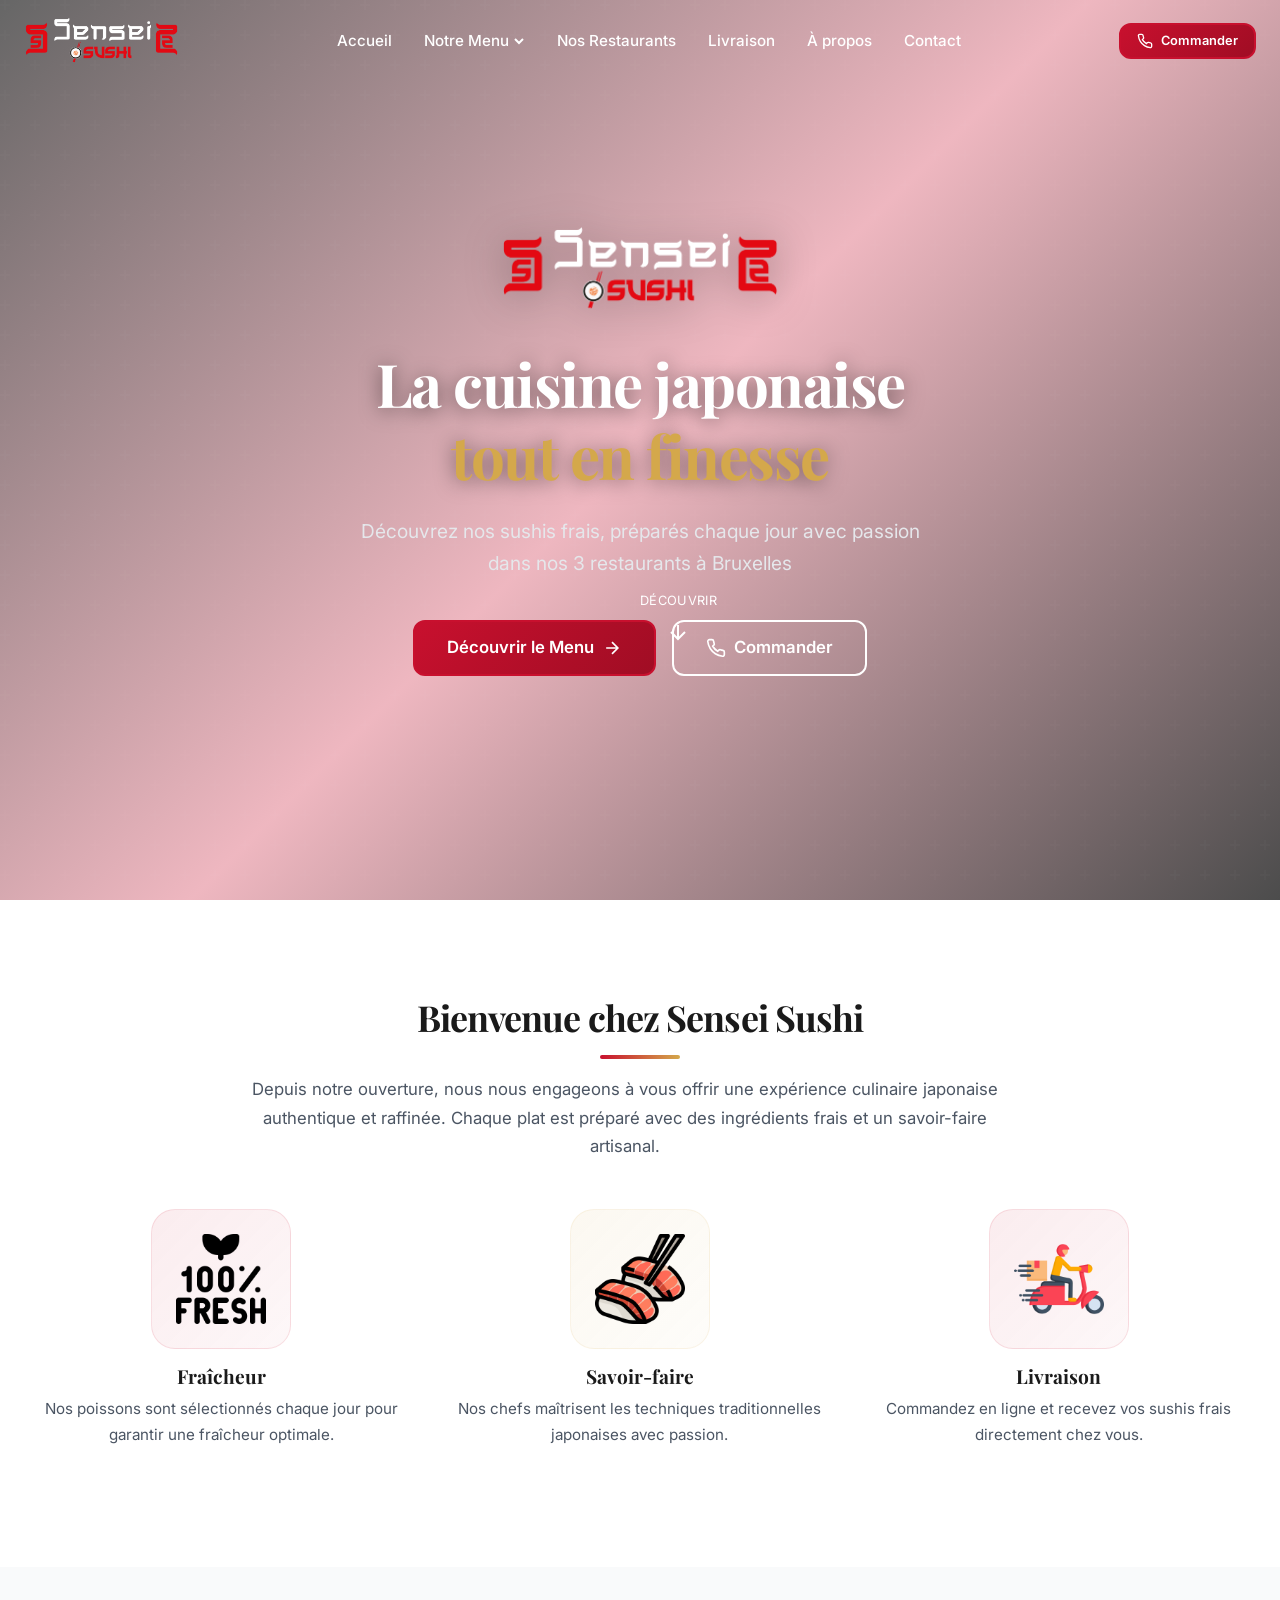
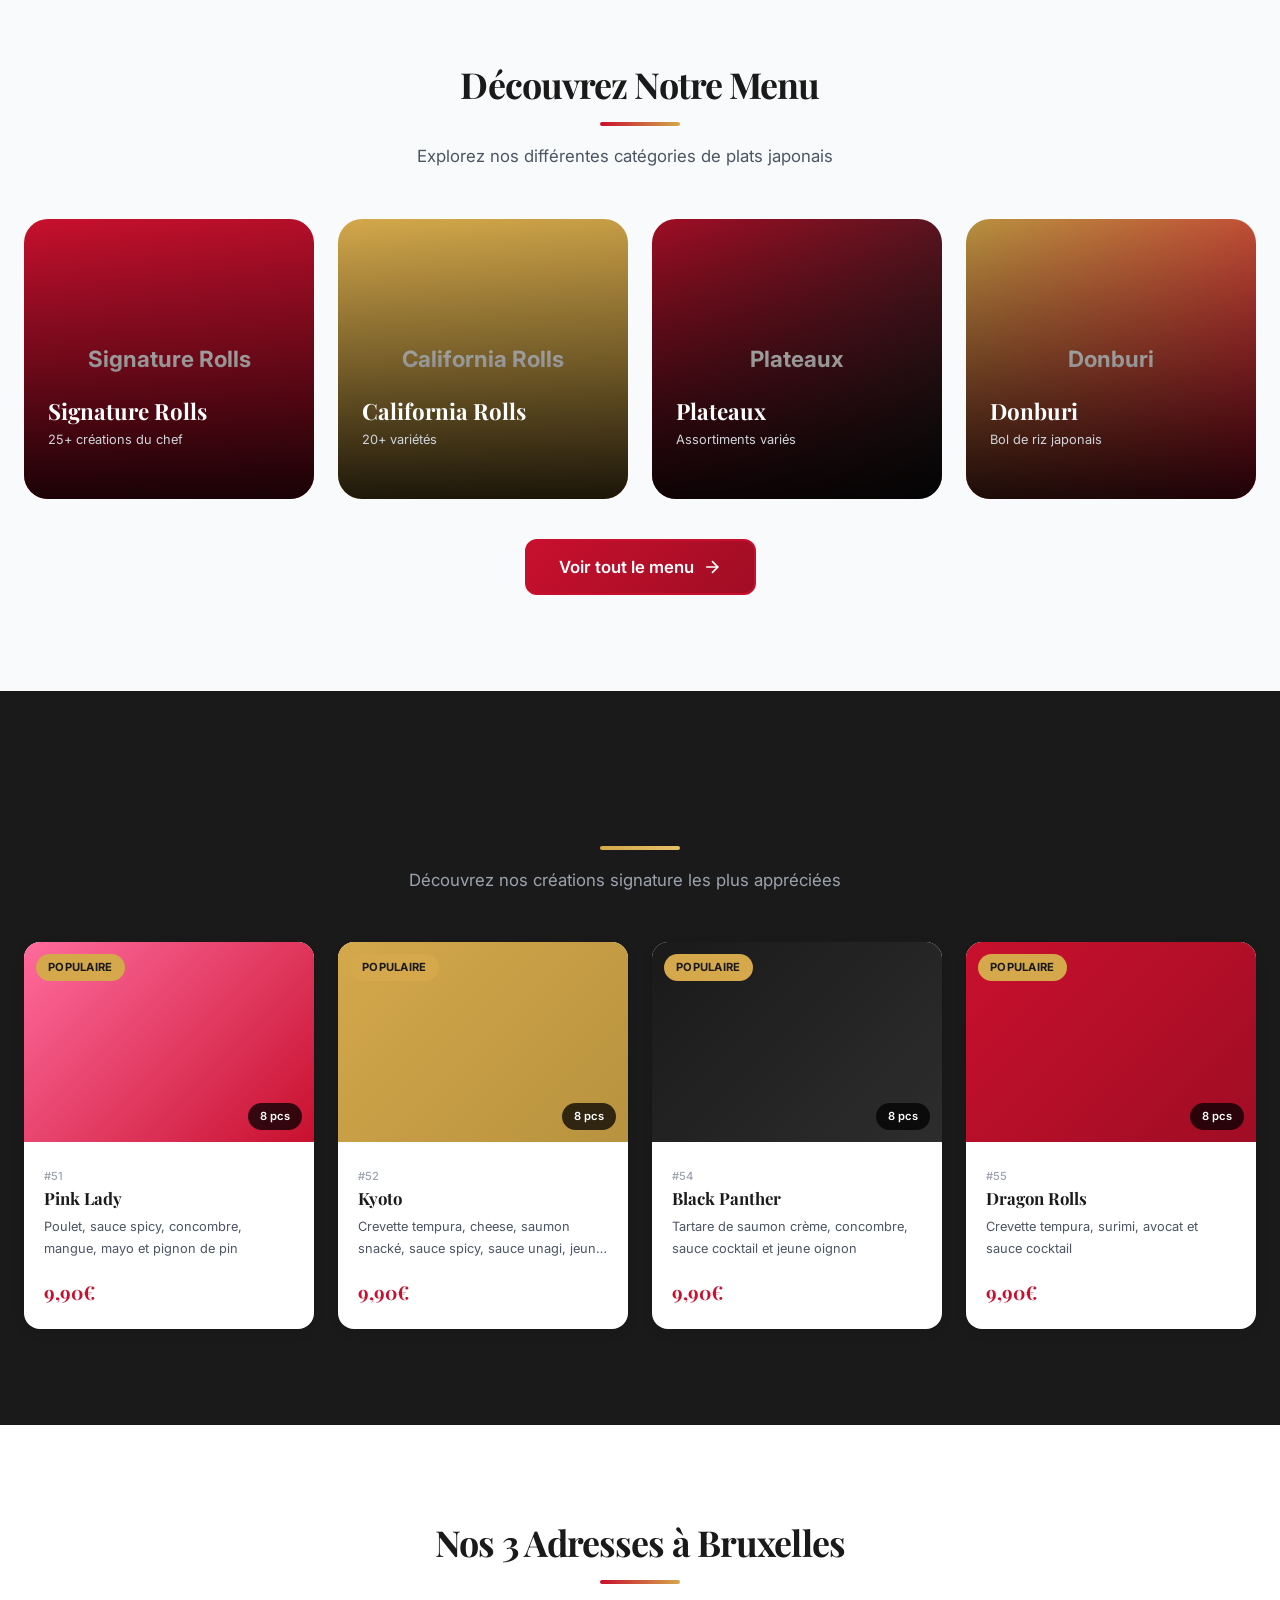
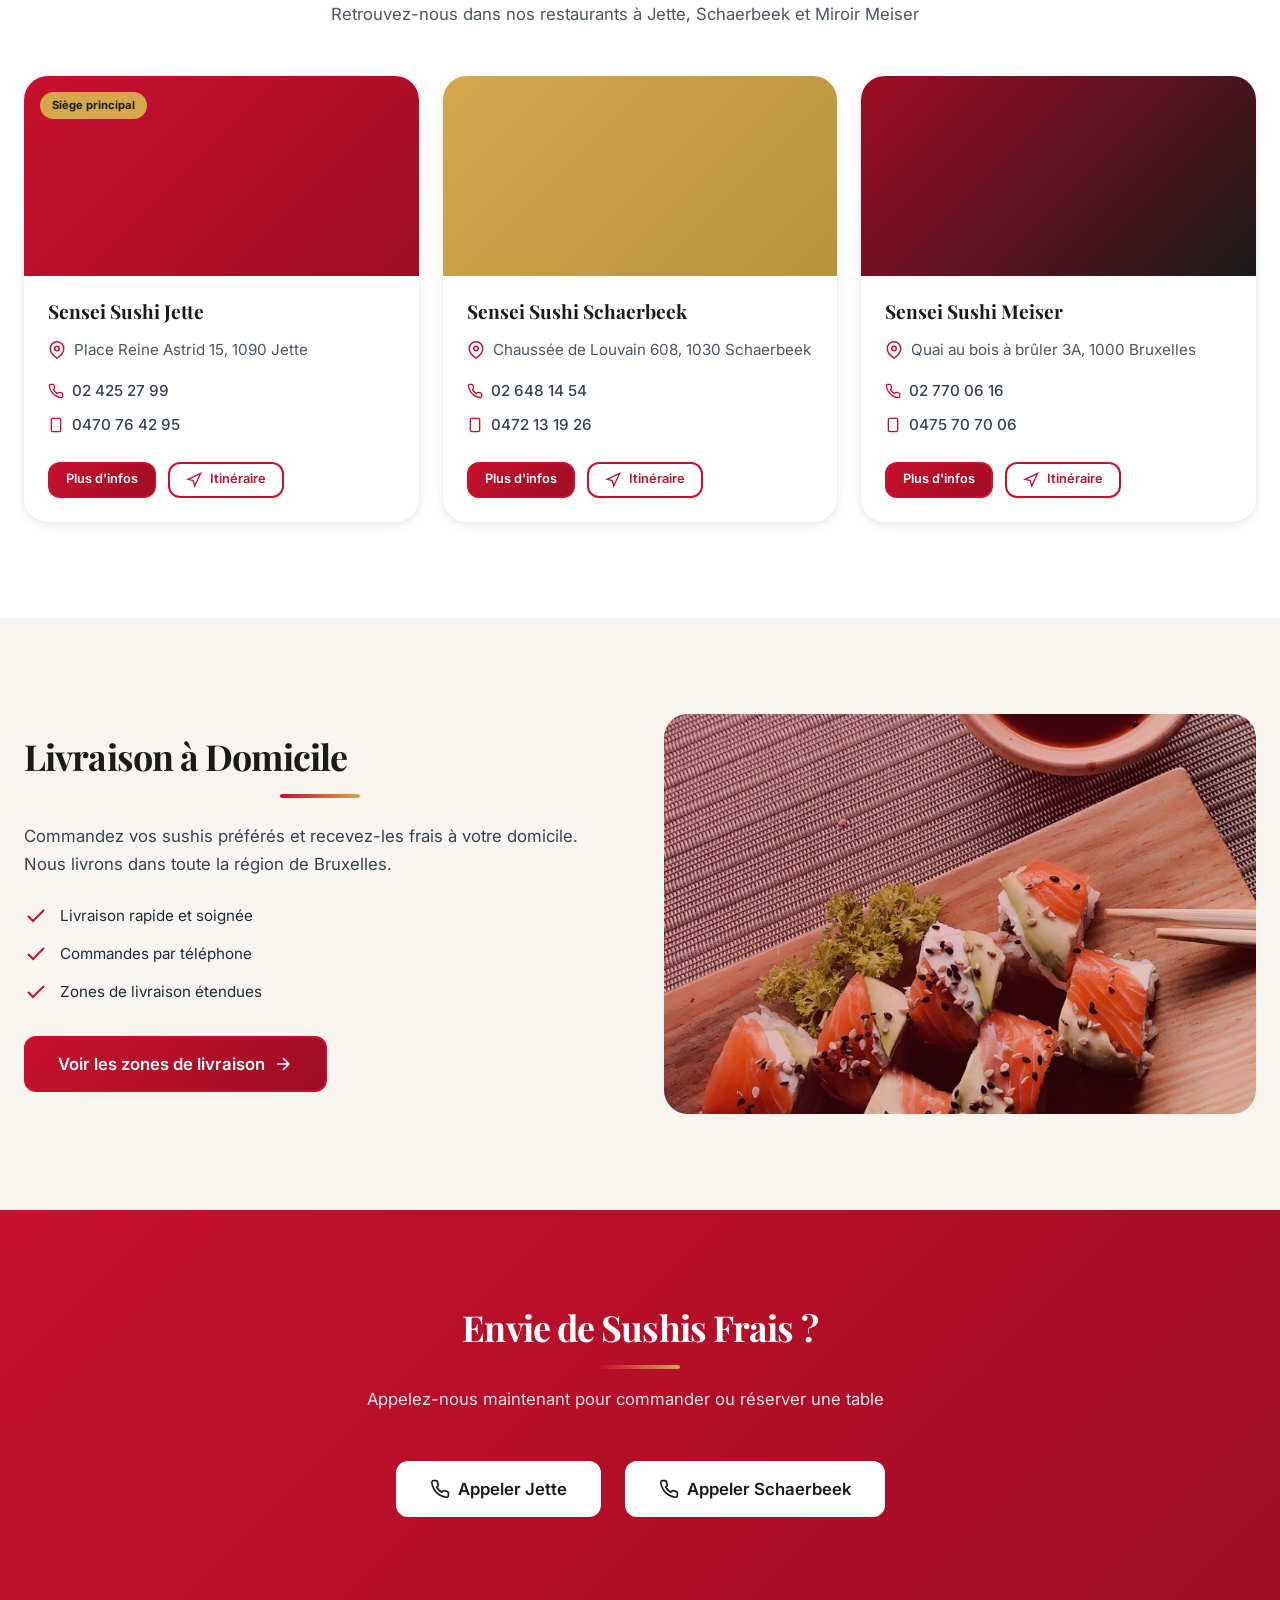
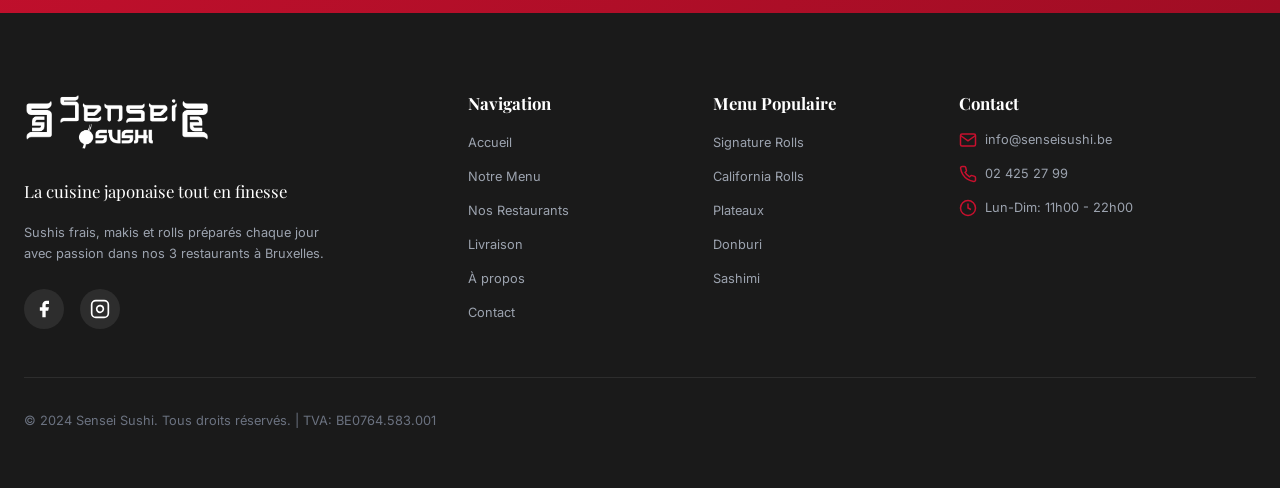
==== fr/index.html @ c8dd44b2 "Remplacement des icÃ´nes Flaticon par les images locales : frais.png, sushi.png, expedition-rapide.p" ====
<!DOCTYPE html>
<html lang="fr">
<head>
  <meta charset="UTF-8">
  <meta name="viewport" content="width=device-width, initial-scale=1.0">
  <meta http-equiv="X-UA-Compatible" content="IE=edge">
  
  <!-- Primary Meta Tags -->
  <title>Sensei Sushi | Restaurant Japonais Bruxelles - Sushi, Maki, Rolls</title>
  <meta name="title" content="Sensei Sushi | Restaurant Japonais Bruxelles - Sushi, Maki, Rolls">
  <meta name="description" content="Sensei Sushi, restaurant japonais à Bruxelles. Dégustez nos sushis frais, makis, california rolls et signature rolls. 3 adresses : Jette, Schaerbeek, Meiser. Livraison disponible.">
  <meta name="keywords" content="sushi bruxelles, restaurant japonais jette, sushi livraison bruxelles, maki bruxelles, california rolls, signature rolls, sensei sushi, sushi schaerbeek, sushi meiser">
  <meta name="author" content="Sensei Sushi">
  <meta name="robots" content="index, follow">
  <meta name="language" content="French">
  
  <!-- Canonical -->
  <link rel="canonical" href="https://senseisushi.be/fr/">
  
  <!-- Open Graph / Facebook -->
  <meta property="og:type" content="restaurant.restaurant">
  <meta property="og:site_name" content="Sensei Sushi">
  <meta property="og:title" content="Sensei Sushi | Restaurant Japonais Bruxelles">
  <meta property="og:description" content="La cuisine japonaise tout en finesse. Sushis frais, makis et rolls préparés avec passion à Bruxelles.">
  <meta property="og:image" content="https://senseisushi.be/assets/images/og-image.jpg">
  <meta property="og:url" content="https://senseisushi.be/fr/">
  <meta property="og:locale" content="fr_BE">
  
  <!-- Twitter -->
  <meta name="twitter:card" content="summary_large_image">
  <meta name="twitter:title" content="Sensei Sushi | Restaurant Japonais Bruxelles">
  <meta name="twitter:description" content="La cuisine japonaise tout en finesse. Sushis frais, makis et rolls préparés avec passion.">
  <meta name="twitter:image" content="https://senseisushi.be/assets/images/og-image.jpg">
  
  <!-- Geo Tags -->
  <meta name="geo.region" content="BE-BRU">
  <meta name="geo.placename" content="Bruxelles">
  
  <!-- Favicon -->
  <link rel="icon" type="image/x-icon" href="/assets/images/logo/favicon.ico">
  <link rel="apple-touch-icon" sizes="180x180" href="/assets/images/logo/apple-touch-icon.png">
  <meta name="theme-color" content="#C8102E">
  
  <!-- Preconnect -->
  <link rel="preconnect" href="https://fonts.googleapis.com">
  <link rel="preconnect" href="https://fonts.gstatic.com" crossorigin>
  
  <!-- Fonts -->
  <link href="https://fonts.googleapis.com/css2?family=Inter:wght@400;500;600;700&family=Playfair+Display:wght@600;700&family=Noto+Sans+JP:wght@400;500;700&display=swap" rel="stylesheet">
  
  <!-- CSS -->
  <link rel="stylesheet" href="/assets/css/variables.css">
  <link rel="stylesheet" href="/assets/css/reset.css">
  <link rel="stylesheet" href="/assets/css/base.css">
  <link rel="stylesheet" href="/assets/css/typography.css">
  <link rel="stylesheet" href="/assets/css/layout.css">
  <link rel="stylesheet" href="/assets/css/buttons.css">
  <link rel="stylesheet" href="/assets/css/cards.css">
  <link rel="stylesheet" href="/assets/css/header.css">
  <link rel="stylesheet" href="/assets/css/footer.css">
  <link rel="stylesheet" href="/assets/css/hero.css">
  <link rel="stylesheet" href="/assets/css/animations.css">
  <link rel="stylesheet" href="/assets/css/responsive.css">
  <link rel="stylesheet" href="/assets/css/utilities.css">
  
  <!-- Schema.org -->
  <script type="application/ld+json">
  {
    "@context": "https://schema.org",
    "@type": "Restaurant",
    "@id": "https://senseisushi.be/#restaurant",
    "name": "Sensei Sushi",
    "image": "https://senseisushi.be/assets/images/restaurant-1x1.jpg",
    "logo": "https://senseisushi.be/assets/images/logo/logo.svg",
    "url": "https://senseisushi.be",
    "telephone": "+32 2 425 27 99",
    "email": "info@senseisushi.be",
    "description": "Restaurant japonais à Bruxelles spécialisé dans les sushis frais, makis, california rolls et signature rolls. 3 adresses : Jette, Schaerbeek et Miroir Meiser.",
    "servesCuisine": ["Japanese", "Sushi", "Asian"],
    "priceRange": "€€",
    "openingHoursSpecification": [
      {
        "@type": "OpeningHoursSpecification",
        "dayOfWeek": ["Monday", "Tuesday", "Wednesday", "Thursday", "Friday", "Saturday", "Sunday"],
        "opens": "11:00",
        "closes": "22:00"
      }
    ],
    "address": [
      {
        "@type": "PostalAddress",
        "streetAddress": "Place Reine Astrid 15",
        "addressLocality": "Jette",
        "postalCode": "1090",
        "addressRegion": "Bruxelles",
        "addressCountry": "BE"
      }
    ]
  }
  </script>
</head>
<body>
  
  <!-- HEADER -->
  <header class="header" id="header">
    <div class="container">
      <nav class="nav">
        <!-- Logo -->
        <a href="/fr/" class="nav__logo">
          <img src="/img/logo-senseisushi.png" alt="Sensei Sushi" width="160" height="50">
        </a>
        
        <!-- Navigation principale -->
        <ul class="nav__menu" id="nav-menu">
          <li class="nav__item">
            <a href="/fr/" class="nav__link">Accueil</a>
          </li>
          <li class="nav__item nav__item--dropdown">
            <a href="/fr/menu.html" class="nav__link">
              Notre Menu
              <svg class="nav__arrow" width="12" height="12" viewBox="0 0 12 12" fill="none" stroke="currentColor" stroke-width="2">
                <path d="M2 4l4 4 4-4"/>
              </svg>
            </a>
            <ul class="nav__dropdown">
              <li><a href="/fr/menu/signature-rolls.html">Signature Rolls</a></li>
              <li><a href="/fr/menu/california-rolls.html">California Rolls</a></li>
              <li><a href="/fr/menu/plateaux.html">Plateaux</a></li>
              <li><a href="/fr/menu.html" class="nav__dropdown-all">Voir tout →</a></li>
            </ul>
          </li>
          <li class="nav__item">
            <a href="/fr/restaurants.html" class="nav__link">Nos Restaurants</a>
          </li>
          <li class="nav__item">
            <a href="/fr/livraison.html" class="nav__link">Livraison</a>
          </li>
          <li class="nav__item">
            <a href="/fr/a-propos.html" class="nav__link">À propos</a>
          </li>
          <li class="nav__item">
            <a href="/fr/contact.html" class="nav__link">Contact</a>
          </li>
        </ul>
        
        <!-- Actions -->
        <div class="nav__actions">
          <!-- Bouton Commander -->
          <a href="tel:024252799" class="btn btn--primary btn--sm nav__cta">
            <svg width="18" height="18" viewBox="0 0 24 24" fill="none" stroke="currentColor" stroke-width="2">
              <path d="M22 16.92v3a2 2 0 0 1-2.18 2 19.79 19.79 0 0 1-8.63-3.07 19.5 19.5 0 0 1-6-6 19.79 19.79 0 0 1-3.07-8.67A2 2 0 0 1 4.11 2h3a2 2 0 0 1 2 1.72c.127.96.361 1.903.7 2.81a2 2 0 0 1-.45 2.11L8.09 9.91a16 16 0 0 0 6 6l1.27-1.27a2 2 0 0 1 2.11-.45c.907.339 1.85.573 2.81.7A2 2 0 0 1 22 16.92z"/>
            </svg>
            <span>Commander</span>
          </a>
          
          <!-- Mobile Toggle -->
          <button class="nav__toggle" id="nav-toggle" aria-label="Menu" aria-expanded="false">
            <span class="nav__toggle-line"></span>
            <span class="nav__toggle-line"></span>
            <span class="nav__toggle-line"></span>
          </button>
        </div>
      </nav>
    </div>
  </header>

  <!-- HERO -->
  <section class="hero" id="hero">
    <div class="hero__background">
      <video class="hero__video" autoplay muted loop playsinline>
        <source src="/img/senseisushi.mp4" type="video/mp4">
        Votre navigateur ne supporte pas la vidéo HTML5.
      </video>
      <div class="hero__overlay"></div>
      <div class="hero__pattern"></div>
    </div>
    
    <div class="container hero__container">
      <div class="hero__content" data-animate="fade-up">
        <!-- Logo grande taille -->
        <img src="/img/logo-senseisushi.png" alt="Sensei Sushi" class="hero__logo" width="280">
        
        <!-- Titre principal -->
        <h1 class="hero__title">
          La cuisine japonaise<br>
          <span class="hero__title-accent">tout en finesse</span>
        </h1>
        
        <!-- Sous-titre -->
        <p class="hero__subtitle">
          Découvrez nos sushis frais, préparés chaque jour avec passion<br>
          dans nos 3 restaurants à Bruxelles
        </p>
        
        <!-- Boutons CTA -->
        <div class="hero__buttons">
          <a href="/fr/menu.html" class="btn btn--primary btn--lg">
            <span>Découvrir le Menu</span>
            <svg width="20" height="20" viewBox="0 0 24 24" fill="none" stroke="currentColor" stroke-width="2">
              <path d="M5 12h14M12 5l7 7-7 7"/>
            </svg>
          </a>
          <a href="tel:024252799" class="btn btn--outline-white btn--lg">
            <svg width="20" height="20" viewBox="0 0 24 24" fill="none" stroke="currentColor" stroke-width="2">
              <path d="M22 16.92v3a2 2 0 0 1-2.18 2 19.79 19.79 0 0 1-8.63-3.07 19.5 19.5 0 0 1-6-6 19.79 19.79 0 0 1-3.07-8.67A2 2 0 0 1 4.11 2h3a2 2 0 0 1 2 1.72c.127.96.361 1.903.7 2.81a2 2 0 0 1-.45 2.11L8.09 9.91a16 16 0 0 0 6 6l1.27-1.27a2 2 0 0 1 2.11-.45c.907.339 1.85.573 2.81.7A2 2 0 0 1 22 16.92z"/>
            </svg>
            <span>Commander</span>
          </a>
        </div>
      </div>
      
      <!-- Scroll indicator -->
      <div class="hero__scroll" data-animate="fade-up" data-delay="500">
        <span class="hero__scroll-text">Découvrir</span>
        <div class="hero__scroll-icon">
          <svg width="24" height="24" viewBox="0 0 24 24" fill="none" stroke="currentColor" stroke-width="2">
            <path d="M12 5v14M5 12l7 7 7-7"/>
          </svg>
        </div>
      </div>
    </div>
  </section>

  <!-- SECTION PRÉSENTATION -->
  <section class="section">
    <div class="container">
      <div class="section-header" data-animate="fade-up">
        <h2 class="section-title">Bienvenue chez Sensei Sushi</h2>
        <p class="section-subtitle">
          Depuis notre ouverture, nous nous engageons à vous offrir une expérience culinaire japonaise authentique et raffinée. 
          Chaque plat est préparé avec des ingrédients frais et un savoir-faire artisanal.
        </p>
      </div>
      
      <div class="grid grid--3" style="margin-top: var(--spacing-12);">
        <div class="flex flex--col" data-animate="fade-up" data-delay="100" style="align-items: center; text-align: center;">
          <div style="width: 140px; height: 140px; margin-bottom: var(--spacing-4); display: flex; align-items: center; justify-content: center; background: linear-gradient(135deg, rgba(200, 16, 46, 0.08), rgba(200, 16, 46, 0.03)); border-radius: var(--rounded-2xl); border: 1px solid rgba(200, 16, 46, 0.1);">
            <img src="/img/frais.png" alt="Fraîcheur" style="width: 90px; height: 90px; object-fit: contain;" loading="lazy">
          </div>
          <h3 style="font-size: var(--text-xl); margin-bottom: var(--spacing-2);">Fraîcheur</h3>
          <p style="color: var(--color-gray-600);">Nos poissons sont sélectionnés chaque jour pour garantir une fraîcheur optimale.</p>
        </div>
        
        <div class="flex flex--col" data-animate="fade-up" data-delay="200" style="align-items: center; text-align: center;">
          <div style="width: 140px; height: 140px; margin-bottom: var(--spacing-4); display: flex; align-items: center; justify-content: center; background: linear-gradient(135deg, rgba(212, 168, 75, 0.08), rgba(212, 168, 75, 0.03)); border-radius: var(--rounded-2xl); border: 1px solid rgba(212, 168, 75, 0.1);">
            <img src="/img/sushi.png" alt="Savoir-faire" style="width: 90px; height: 90px; object-fit: contain;" loading="lazy">
          </div>
          <h3 style="font-size: var(--text-xl); margin-bottom: var(--spacing-2);">Savoir-faire</h3>
          <p style="color: var(--color-gray-600);">Nos chefs maîtrisent les techniques traditionnelles japonaises avec passion.</p>
        </div>
        
        <div class="flex flex--col" data-animate="fade-up" data-delay="300" style="align-items: center; text-align: center;">
          <div style="width: 140px; height: 140px; margin-bottom: var(--spacing-4); display: flex; align-items: center; justify-content: center; background: linear-gradient(135deg, rgba(200, 16, 46, 0.08), rgba(200, 16, 46, 0.03)); border-radius: var(--rounded-2xl); border: 1px solid rgba(200, 16, 46, 0.1);">
            <img src="/img/expedition-rapide.png" alt="Livraison" style="width: 90px; height: 90px; object-fit: contain;" loading="lazy">
          </div>
          <h3 style="font-size: var(--text-xl); margin-bottom: var(--spacing-2);">Livraison</h3>
          <p style="color: var(--color-gray-600);">Commandez en ligne et recevez vos sushis frais directement chez vous.</p>
        </div>
      </div>
    </div>
  </section>

  <!-- SECTION CATÉGORIES -->
  <section class="section section--gray">
    <div class="container">
      <div class="section-header" data-animate="fade-up">
        <h2 class="section-title">Découvrez Notre Menu</h2>
        <p class="section-subtitle">Explorez nos différentes catégories de plats japonais</p>
      </div>
      
      <div class="grid grid--4" style="margin-top: var(--spacing-12);">
        <a href="/fr/menu/signature-rolls.html" class="category-card" data-animate="zoom-in">
          <div class="category-card__image-wrapper">
            <div style="width: 100%; height: 100%; background: linear-gradient(135deg, var(--color-primary), var(--color-primary-dark)); display: flex; align-items: center; justify-content: center; color: white; font-size: var(--text-2xl); font-weight: var(--font-bold);">Signature Rolls</div>
          </div>
          <div class="category-card__overlay"></div>
          <div class="category-card__content">
            <h3 class="category-card__title">Signature Rolls</h3>
            <p class="category-card__count">25+ créations du chef</p>
            <span class="category-card__arrow">
              <svg width="24" height="24" viewBox="0 0 24 24" fill="none" stroke="currentColor" stroke-width="2">
                <path d="M5 12h14M12 5l7 7-7 7"/>
              </svg>
            </span>
          </div>
        </a>
        
        <a href="/fr/menu/california-rolls.html" class="category-card" data-animate="zoom-in" data-delay="100">
          <div class="category-card__image-wrapper">
            <div style="width: 100%; height: 100%; background: linear-gradient(135deg, var(--color-gold), var(--color-gold-dark)); display: flex; align-items: center; justify-content: center; color: white; font-size: var(--text-2xl); font-weight: var(--font-bold);">California Rolls</div>
          </div>
          <div class="category-card__overlay"></div>
          <div class="category-card__content">
            <h3 class="category-card__title">California Rolls</h3>
            <p class="category-card__count">20+ variétés</p>
            <span class="category-card__arrow">
              <svg width="24" height="24" viewBox="0 0 24 24" fill="none" stroke="currentColor" stroke-width="2">
                <path d="M5 12h14M12 5l7 7-7 7"/>
              </svg>
            </span>
          </div>
        </a>
        
        <a href="/fr/menu/plateaux.html" class="category-card" data-animate="zoom-in" data-delay="200">
          <div class="category-card__image-wrapper">
            <div style="width: 100%; height: 100%; background: linear-gradient(135deg, var(--color-primary-dark), var(--color-black)); display: flex; align-items: center; justify-content: center; color: white; font-size: var(--text-2xl); font-weight: var(--font-bold);">Plateaux</div>
          </div>
          <div class="category-card__overlay"></div>
          <div class="category-card__content">
            <h3 class="category-card__title">Plateaux</h3>
            <p class="category-card__count">Assortiments variés</p>
            <span class="category-card__arrow">
              <svg width="24" height="24" viewBox="0 0 24 24" fill="none" stroke="currentColor" stroke-width="2">
                <path d="M5 12h14M12 5l7 7-7 7"/>
              </svg>
            </span>
          </div>
        </a>
        
        <a href="/fr/menu/donburi.html" class="category-card" data-animate="zoom-in" data-delay="300">
          <div class="category-card__image-wrapper">
            <div style="width: 100%; height: 100%; background: linear-gradient(135deg, var(--color-gold-dark), var(--color-primary)); display: flex; align-items: center; justify-content: center; color: white; font-size: var(--text-2xl); font-weight: var(--font-bold);">Donburi</div>
          </div>
          <div class="category-card__overlay"></div>
          <div class="category-card__content">
            <h3 class="category-card__title">Donburi</h3>
            <p class="category-card__count">Bol de riz japonais</p>
            <span class="category-card__arrow">
              <svg width="24" height="24" viewBox="0 0 24 24" fill="none" stroke="currentColor" stroke-width="2">
                <path d="M5 12h14M12 5l7 7-7 7"/>
              </svg>
            </span>
          </div>
        </a>
      </div>
      
      <div style="text-align: center; margin-top: var(--spacing-10);">
        <a href="/fr/menu.html" class="btn btn--primary btn--lg">
          Voir tout le menu
          <svg width="20" height="20" viewBox="0 0 24 24" fill="none" stroke="currentColor" stroke-width="2">
            <path d="M5 12h14M12 5l7 7-7 7"/>
          </svg>
        </a>
      </div>
    </div>
  </section>

  <!-- SECTION SPÉCIALITÉS -->
  <section class="section section--dark">
    <div class="container">
      <div class="section-header" data-animate="fade-up">
        <h2 class="section-title">Nos Spécialités du Chef</h2>
        <p class="section-subtitle">Découvrez nos créations signature les plus appréciées</p>
      </div>
      
      <div class="grid grid--4" style="margin-top: var(--spacing-12);">
        <article class="menu-card" data-animate="fade-up">
          <div class="menu-card__image-wrapper">
            <div style="width: 100%; height: 100%; background: linear-gradient(135deg, #ff6b9d, #c8102e);"></div>
            <div class="menu-card__badges">
              <span class="badge badge--popular">Populaire</span>
            </div>
            <span class="menu-card__pieces">8 pcs</span>
          </div>
          <div class="menu-card__content">
            <span class="menu-card__number">#51</span>
            <h3 class="menu-card__title">Pink Lady</h3>
            <p class="menu-card__description">Poulet, sauce spicy, concombre, mangue, mayo et pignon de pin</p>
            <div class="menu-card__footer">
              <span class="menu-card__price">9,90€</span>
            </div>
          </div>
        </article>
        
        <article class="menu-card" data-animate="fade-up" data-delay="100">
          <div class="menu-card__image-wrapper">
            <div style="width: 100%; height: 100%; background: linear-gradient(135deg, #d4a84b, #b8923f);"></div>
            <div class="menu-card__badges">
              <span class="badge badge--popular">Populaire</span>
            </div>
            <span class="menu-card__pieces">8 pcs</span>
          </div>
          <div class="menu-card__content">
            <span class="menu-card__number">#52</span>
            <h3 class="menu-card__title">Kyoto</h3>
            <p class="menu-card__description">Crevette tempura, cheese, saumon snacké, sauce spicy, sauce unagi, jeune oignon</p>
            <div class="menu-card__footer">
              <span class="menu-card__price">9,90€</span>
            </div>
          </div>
        </article>
        
        <article class="menu-card" data-animate="fade-up" data-delay="200">
          <div class="menu-card__image-wrapper">
            <div style="width: 100%; height: 100%; background: linear-gradient(135deg, #1a1a1a, #2d2d2d);"></div>
            <div class="menu-card__badges">
              <span class="badge badge--popular">Populaire</span>
            </div>
            <span class="menu-card__pieces">8 pcs</span>
          </div>
          <div class="menu-card__content">
            <span class="menu-card__number">#54</span>
            <h3 class="menu-card__title">Black Panther</h3>
            <p class="menu-card__description">Tartare de saumon crème, concombre, sauce cocktail et jeune oignon</p>
            <div class="menu-card__footer">
              <span class="menu-card__price">9,90€</span>
            </div>
          </div>
        </article>
        
        <article class="menu-card" data-animate="fade-up" data-delay="300">
          <div class="menu-card__image-wrapper">
            <div style="width: 100%; height: 100%; background: linear-gradient(135deg, #c8102e, #a00d24);"></div>
            <div class="menu-card__badges">
              <span class="badge badge--popular">Populaire</span>
            </div>
            <span class="menu-card__pieces">8 pcs</span>
          </div>
          <div class="menu-card__content">
            <span class="menu-card__number">#55</span>
            <h3 class="menu-card__title">Dragon Rolls</h3>
            <p class="menu-card__description">Crevette tempura, surimi, avocat et sauce cocktail</p>
            <div class="menu-card__footer">
              <span class="menu-card__price">9,90€</span>
            </div>
          </div>
        </article>
      </div>
    </div>
  </section>

  <!-- SECTION RESTAURANTS -->
  <section class="section">
    <div class="container">
      <div class="section-header" data-animate="fade-up">
        <h2 class="section-title">Nos 3 Adresses à Bruxelles</h2>
        <p class="section-subtitle">Retrouvez-nous dans nos restaurants à Jette, Schaerbeek et Miroir Meiser</p>
      </div>
      
      <div class="grid grid--3" style="margin-top: var(--spacing-12);">
        <article class="restaurant-card" data-animate="fade-up">
          <div class="restaurant-card__image-wrapper">
            <div style="width: 100%; height: 100%; background: linear-gradient(135deg, var(--color-primary), var(--color-primary-dark));"></div>
            <div class="restaurant-card__badge">Siège principal</div>
          </div>
          <div class="restaurant-card__content">
            <h3 class="restaurant-card__title">Sensei Sushi Jette</h3>
            <address class="restaurant-card__address">
              <svg width="18" height="18" viewBox="0 0 24 24" fill="none" stroke="currentColor" stroke-width="2">
                <path d="M21 10c0 7-9 13-9 13s-9-6-9-13a9 9 0 0 1 18 0z"/>
                <circle cx="12" cy="10" r="3"/>
              </svg>
              <span>Place Reine Astrid 15, 1090 Jette</span>
            </address>
            <div class="restaurant-card__phones">
              <a href="tel:024252799" class="restaurant-card__phone">
                <svg width="16" height="16" viewBox="0 0 24 24" fill="none" stroke="currentColor" stroke-width="2">
                  <path d="M22 16.92v3a2 2 0 0 1-2.18 2 19.79 19.79 0 0 1-8.63-3.07 19.5 19.5 0 0 1-6-6 19.79 19.79 0 0 1-3.07-8.67A2 2 0 0 1 4.11 2h3a2 2 0 0 1 2 1.72c.127.96.361 1.903.7 2.81a2 2 0 0 1-.45 2.11L8.09 9.91a16 16 0 0 0 6 6l1.27-1.27a2 2 0 0 1 2.11-.45c.907.339 1.85.573 2.81.7A2 2 0 0 1 22 16.92z"/>
                </svg>
                02 425 27 99
              </a>
              <a href="tel:0470764295" class="restaurant-card__phone">
                <svg width="16" height="16" viewBox="0 0 24 24" fill="none" stroke="currentColor" stroke-width="2">
                  <rect x="5" y="2" width="14" height="20" rx="2" ry="2"/>
                  <line x1="12" y1="18" x2="12.01" y2="18"/>
                </svg>
                0470 76 42 95
              </a>
            </div>
            <div class="restaurant-card__actions">
              <a href="/fr/restaurants/jette.html" class="btn btn--primary btn--sm">Plus d'infos</a>
              <a href="https://maps.google.com/?q=Place+Reine+Astrid+15,+1090+Jette" target="_blank" rel="noopener noreferrer" class="btn btn--outline btn--sm">
                <svg width="16" height="16" viewBox="0 0 24 24" fill="none" stroke="currentColor" stroke-width="2">
                  <polygon points="3 11 22 2 13 21 11 13 3 11"/>
                </svg>
                Itinéraire
              </a>
            </div>
          </div>
        </article>
        
        <article class="restaurant-card" data-animate="fade-up" data-delay="100">
          <div class="restaurant-card__image-wrapper">
            <div style="width: 100%; height: 100%; background: linear-gradient(135deg, var(--color-gold), var(--color-gold-dark));"></div>
          </div>
          <div class="restaurant-card__content">
            <h3 class="restaurant-card__title">Sensei Sushi Schaerbeek</h3>
            <address class="restaurant-card__address">
              <svg width="18" height="18" viewBox="0 0 24 24" fill="none" stroke="currentColor" stroke-width="2">
                <path d="M21 10c0 7-9 13-9 13s-9-6-9-13a9 9 0 0 1 18 0z"/>
                <circle cx="12" cy="10" r="3"/>
              </svg>
              <span>Chaussée de Louvain 608, 1030 Schaerbeek</span>
            </address>
            <div class="restaurant-card__phones">
              <a href="tel:026481454" class="restaurant-card__phone">
                <svg width="16" height="16" viewBox="0 0 24 24" fill="none" stroke="currentColor" stroke-width="2">
                  <path d="M22 16.92v3a2 2 0 0 1-2.18 2 19.79 19.79 0 0 1-8.63-3.07 19.5 19.5 0 0 1-6-6 19.79 19.79 0 0 1-3.07-8.67A2 2 0 0 1 4.11 2h3a2 2 0 0 1 2 1.72c.127.96.361 1.903.7 2.81a2 2 0 0 1-.45 2.11L8.09 9.91a16 16 0 0 0 6 6l1.27-1.27a2 2 0 0 1 2.11-.45c.907.339 1.85.573 2.81.7A2 2 0 0 1 22 16.92z"/>
                </svg>
                02 648 14 54
              </a>
              <a href="tel:0472131926" class="restaurant-card__phone">
                <svg width="16" height="16" viewBox="0 0 24 24" fill="none" stroke="currentColor" stroke-width="2">
                  <rect x="5" y="2" width="14" height="20" rx="2" ry="2"/>
                  <line x1="12" y1="18" x2="12.01" y2="18"/>
                </svg>
                0472 13 19 26
              </a>
            </div>
            <div class="restaurant-card__actions">
              <a href="/fr/restaurants/schaerbeek.html" class="btn btn--primary btn--sm">Plus d'infos</a>
              <a href="https://maps.google.com/?q=Chaussée+de+Louvain+608,+1030+Schaerbeek" target="_blank" rel="noopener noreferrer" class="btn btn--outline btn--sm">
                <svg width="16" height="16" viewBox="0 0 24 24" fill="none" stroke="currentColor" stroke-width="2">
                  <polygon points="3 11 22 2 13 21 11 13 3 11"/>
                </svg>
                Itinéraire
              </a>
            </div>
          </div>
        </article>
        
        <article class="restaurant-card" data-animate="fade-up" data-delay="200">
          <div class="restaurant-card__image-wrapper">
            <div style="width: 100%; height: 100%; background: linear-gradient(135deg, var(--color-primary-dark), var(--color-black));"></div>
          </div>
          <div class="restaurant-card__content">
            <h3 class="restaurant-card__title">Sensei Sushi Meiser</h3>
            <address class="restaurant-card__address">
              <svg width="18" height="18" viewBox="0 0 24 24" fill="none" stroke="currentColor" stroke-width="2">
                <path d="M21 10c0 7-9 13-9 13s-9-6-9-13a9 9 0 0 1 18 0z"/>
                <circle cx="12" cy="10" r="3"/>
              </svg>
              <span>Quai au bois à brûler 3A, 1000 Bruxelles</span>
            </address>
            <div class="restaurant-card__phones">
              <a href="tel:027700616" class="restaurant-card__phone">
                <svg width="16" height="16" viewBox="0 0 24 24" fill="none" stroke="currentColor" stroke-width="2">
                  <path d="M22 16.92v3a2 2 0 0 1-2.18 2 19.79 19.79 0 0 1-8.63-3.07 19.5 19.5 0 0 1-6-6 19.79 19.79 0 0 1-3.07-8.67A2 2 0 0 1 4.11 2h3a2 2 0 0 1 2 1.72c.127.96.361 1.903.7 2.81a2 2 0 0 1-.45 2.11L8.09 9.91a16 16 0 0 0 6 6l1.27-1.27a2 2 0 0 1 2.11-.45c.907.339 1.85.573 2.81.7A2 2 0 0 1 22 16.92z"/>
                </svg>
                02 770 06 16
              </a>
              <a href="tel:0475707006" class="restaurant-card__phone">
                <svg width="16" height="16" viewBox="0 0 24 24" fill="none" stroke="currentColor" stroke-width="2">
                  <rect x="5" y="2" width="14" height="20" rx="2" ry="2"/>
                  <line x1="12" y1="18" x2="12.01" y2="18"/>
                </svg>
                0475 70 70 06
              </a>
            </div>
            <div class="restaurant-card__actions">
              <a href="/fr/restaurants/meiser.html" class="btn btn--primary btn--sm">Plus d'infos</a>
              <a href="https://maps.google.com/?q=Quai+au+bois+à+brûler+3A,+1000+Bruxelles" target="_blank" rel="noopener noreferrer" class="btn btn--outline btn--sm">
                <svg width="16" height="16" viewBox="0 0 24 24" fill="none" stroke="currentColor" stroke-width="2">
                  <polygon points="3 11 22 2 13 21 11 13 3 11"/>
                </svg>
                Itinéraire
              </a>
            </div>
          </div>
        </article>
      </div>
    </div>
  </section>

  <!-- SECTION LIVRAISON -->
  <section class="section section--cream">
    <div class="container">
      <div class="grid grid--2" style="align-items: center; gap: var(--spacing-12);">
        <div data-animate="fade-right">
          <h2 class="section-title" style="text-align: left; margin-bottom: var(--spacing-6);">Livraison à Domicile</h2>
          <p style="font-size: var(--text-lg); color: var(--color-gray-700); margin-bottom: var(--spacing-6);">
            Commandez vos sushis préférés et recevez-les frais à votre domicile. 
            Nous livrons dans toute la région de Bruxelles.
          </p>
          <ul style="list-style: none; margin-bottom: var(--spacing-8);">
            <li style="display: flex; align-items: center; gap: var(--spacing-3); margin-bottom: var(--spacing-3);">
              <svg width="24" height="24" viewBox="0 0 24 24" fill="none" stroke="var(--color-primary)" stroke-width="2">
                <polyline points="20 6 9 17 4 12"/>
              </svg>
              <span>Livraison rapide et soignée</span>
            </li>
            <li style="display: flex; align-items: center; gap: var(--spacing-3); margin-bottom: var(--spacing-3);">
              <svg width="24" height="24" viewBox="0 0 24 24" fill="none" stroke="var(--color-primary)" stroke-width="2">
                <polyline points="20 6 9 17 4 12"/>
              </svg>
              <span>Commandes par téléphone</span>
            </li>
            <li style="display: flex; align-items: center; gap: var(--spacing-3); margin-bottom: var(--spacing-3);">
              <svg width="24" height="24" viewBox="0 0 24 24" fill="none" stroke="var(--color-primary)" stroke-width="2">
                <polyline points="20 6 9 17 4 12"/>
              </svg>
              <span>Zones de livraison étendues</span>
            </li>
          </ul>
          <a href="/fr/livraison.html" class="btn btn--primary btn--lg">
            Voir les zones de livraison
            <svg width="20" height="20" viewBox="0 0 24 24" fill="none" stroke="currentColor" stroke-width="2">
              <path d="M5 12h14M12 5l7 7-7 7"/>
            </svg>
          </a>
        </div>
        <div data-animate="fade-left">
          <div style="width: 100%; height: 400px; border-radius: var(--rounded-2xl); overflow: hidden; position: relative;">
            <img src="/img/delivery-section.jpg" alt="Livraison de sushis" style="width: 100%; height: 100%; object-fit: cover;" loading="lazy">
            <div style="position: absolute; inset: 0; background: linear-gradient(135deg, rgba(200, 16, 46, 0.3), rgba(200, 16, 46, 0.1));"></div>
          </div>
        </div>
      </div>
    </div>
  </section>

  <!-- SECTION CTA -->
  <section class="section section--red">
    <div class="container">
      <div class="section-header" data-animate="fade-up">
        <h2 class="section-title" style="color: var(--color-white);">Envie de Sushis Frais ?</h2>
        <p class="section-subtitle" style="color: var(--color-gray-200);">
          Appelez-nous maintenant pour commander ou réserver une table
        </p>
      </div>
      
      <div class="flex flex--center gap-6" style="flex-wrap: wrap; margin-top: var(--spacing-10);">
        <a href="tel:024252799" class="btn btn--white btn--lg">
          <svg width="20" height="20" viewBox="0 0 24 24" fill="none" stroke="currentColor" stroke-width="2">
            <path d="M22 16.92v3a2 2 0 0 1-2.18 2 19.79 19.79 0 0 1-8.63-3.07 19.5 19.5 0 0 1-6-6 19.79 19.79 0 0 1-3.07-8.67A2 2 0 0 1 4.11 2h3a2 2 0 0 1 2 1.72c.127.96.361 1.903.7 2.81a2 2 0 0 1-.45 2.11L8.09 9.91a16 16 0 0 0 6 6l1.27-1.27a2 2 0 0 1 2.11-.45c.907.339 1.85.573 2.81.7A2 2 0 0 1 22 16.92z"/>
          </svg>
          Appeler Jette
        </a>
        <a href="tel:026481454" class="btn btn--white btn--lg">
          <svg width="20" height="20" viewBox="0 0 24 24" fill="none" stroke="currentColor" stroke-width="2">
            <path d="M22 16.92v3a2 2 0 0 1-2.18 2 19.79 19.79 0 0 1-8.63-3.07 19.5 19.5 0 0 1-6-6 19.79 19.79 0 0 1-3.07-8.67A2 2 0 0 1 4.11 2h3a2 2 0 0 1 2 1.72c.127.96.361 1.903.7 2.81a2 2 0 0 1-.45 2.11L8.09 9.91a16 16 0 0 0 6 6l1.27-1.27a2 2 0 0 1 2.11-.45c.907.339 1.85.573 2.81.7A2 2 0 0 1 22 16.92z"/>
          </svg>
          Appeler Schaerbeek
        </a>
      </div>
    </div>
  </section>

  <!-- FOOTER -->
  <footer class="footer">
    <div class="container">
      <!-- Main Footer -->
      <div class="footer__main">
        <div class="footer__grid">
          <!-- Brand Column -->
          <div class="footer__brand">
            <a href="/fr/" class="footer__logo">
              <img src="/img/logo-senseisushi.png" alt="Sensei Sushi" width="180">
            </a>
            <p class="footer__slogan">La cuisine japonaise tout en finesse</p>
            <p class="footer__description">
              Sushis frais, makis et rolls préparés chaque jour avec passion dans nos 3 restaurants à Bruxelles.
            </p>
            <div class="footer__social">
              <a href="https://facebook.com/senseisushi" target="_blank" rel="noopener" aria-label="Facebook" class="footer__social-link">
                <svg width="20" height="20" fill="currentColor" viewBox="0 0 24 24">
                  <path d="M18 2h-3a5 5 0 0 0-5 5v3H7v4h3v8h4v-8h3l1-4h-4V7a1 1 0 0 1 1-1h3z"/>
                </svg>
              </a>
              <a href="https://instagram.com/senseisushi" target="_blank" rel="noopener" aria-label="Instagram" class="footer__social-link">
                <svg width="20" height="20" fill="none" stroke="currentColor" stroke-width="2" viewBox="0 0 24 24">
                  <rect x="2" y="2" width="20" height="20" rx="5" ry="5"/>
                  <path d="M16 11.37A4 4 0 1 1 12.63 8 4 4 0 0 1 16 11.37z"/>
                  <line x1="17.5" y1="6.5" x2="17.51" y2="6.5"/>
                </svg>
              </a>
            </div>
          </div>
          
          <!-- Quick Links -->
          <div class="footer__column">
            <h4 class="footer__title">Navigation</h4>
            <ul class="footer__links">
              <li><a href="/fr/">Accueil</a></li>
              <li><a href="/fr/menu.html">Notre Menu</a></li>
              <li><a href="/fr/restaurants.html">Nos Restaurants</a></li>
              <li><a href="/fr/livraison.html">Livraison</a></li>
              <li><a href="/fr/a-propos.html">À propos</a></li>
              <li><a href="/fr/contact.html">Contact</a></li>
            </ul>
          </div>
          
          <!-- Popular Categories -->
          <div class="footer__column">
            <h4 class="footer__title">Menu Populaire</h4>
            <ul class="footer__links">
              <li><a href="/fr/menu/signature-rolls.html">Signature Rolls</a></li>
              <li><a href="/fr/menu/california-rolls.html">California Rolls</a></li>
              <li><a href="/fr/menu/plateaux.html">Plateaux</a></li>
              <li><a href="/fr/menu/donburi.html">Donburi</a></li>
              <li><a href="/fr/menu/sashimi.html">Sashimi</a></li>
            </ul>
          </div>
          
          <!-- Contact -->
          <div class="footer__column">
            <h4 class="footer__title">Contact</h4>
            <ul class="footer__contact">
              <li>
                <svg width="18" height="18" viewBox="0 0 24 24" fill="none" stroke="currentColor" stroke-width="2">
                  <path d="M4 4h16c1.1 0 2 .9 2 2v12c0 1.1-.9 2-2 2H4c-1.1 0-2-.9-2-2V6c0-1.1.9-2 2-2z"/>
                  <polyline points="22,6 12,13 2,6"/>
                </svg>
                <a href="mailto:info@senseisushi.be">info@senseisushi.be</a>
              </li>
              <li>
                <svg width="18" height="18" viewBox="0 0 24 24" fill="none" stroke="currentColor" stroke-width="2">
                  <path d="M22 16.92v3a2 2 0 0 1-2.18 2 19.79 19.79 0 0 1-8.63-3.07 19.5 19.5 0 0 1-6-6 19.79 19.79 0 0 1-3.07-8.67A2 2 0 0 1 4.11 2h3a2 2 0 0 1 2 1.72c.127.96.361 1.903.7 2.81a2 2 0 0 1-.45 2.11L8.09 9.91a16 16 0 0 0 6 6l1.27-1.27a2 2 0 0 1 2.11-.45c.907.339 1.85.573 2.81.7A2 2 0 0 1 22 16.92z"/>
                </svg>
                <a href="tel:024252799">02 425 27 99</a>
              </li>
              <li>
                <svg width="18" height="18" viewBox="0 0 24 24" fill="none" stroke="currentColor" stroke-width="2">
                  <circle cx="12" cy="12" r="10"/>
                  <polyline points="12 6 12 12 16 14"/>
                </svg>
                <span>Lun-Dim: 11h00 - 22h00</span>
              </li>
            </ul>
          </div>
        </div>
      </div>
      
      <!-- Bottom Footer -->
      <div class="footer__bottom">
        <div class="footer__bottom-content">
          <p class="footer__copyright">
            © 2024 Sensei Sushi. Tous droits réservés. | TVA: BE0764.583.001
          </p>
        </div>
      </div>
    </div>
  </footer>

  <!-- JavaScript -->
  <script src="/assets/js/main.js"></script>
</body>
</html>
---- assets/css/variables.css ----
/* ========================================
   VARIABLES CSS - SENSEI SUSHI
   Basées sur le menu PDF officiel
   ======================================== */

:root {
  /* ========================================
     PALETTE PRINCIPALE - SENSEI SUSHI
     ======================================== */
  
  /* ROUGE SENSEI - Couleur principale */
  --color-primary: #C8102E;           /* Rouge vif japonais */
  --color-primary-dark: #A00D24;      /* Rouge foncé (hover) */
  --color-primary-light: #E63950;     /* Rouge clair */
  --color-primary-subtle: #FEE8EC;    /* Rouge très léger (backgrounds) */
  
  /* NOIR - Élégance japonaise */
  --color-black: #1A1A1A;             /* Noir profond */
  --color-black-light: #2D2D2D;       /* Noir secondaire */
  --color-black-pure: #000000;        /* Noir pur */
  
  /* OR/DORÉ - Premium & Luxe */
  --color-gold: #D4A84B;              /* Or principal */
  --color-gold-light: #E8C068;        /* Or clair */
  --color-gold-dark: #B8923F;         /* Or foncé */
  
  /* BLANC & CRÈME */
  --color-white: #FFFFFF;
  --color-off-white: #FAFAFA;
  --color-cream: #F8F5F0;             /* Crème japonais */
  --color-beige: #F5F0E8;
  
  /* GRIS - Textes et éléments */
  --color-gray-50: #F9FAFB;
  --color-gray-100: #F3F4F6;
  --color-gray-200: #E5E7EB;
  --color-gray-300: #D1D5DB;
  --color-gray-400: #9CA3AF;
  --color-gray-500: #6B7280;
  --color-gray-600: #4B5563;          /* Texte secondaire */
  --color-gray-700: #374151;
  --color-gray-800: #1F2937;          /* Texte principal */
  --color-gray-900: #111827;
  
  /* ACCENTS - Badges & Tags */
  --color-new: #FF6B35;               /* Badge "NEW" - Orange vif */
  --color-popular: #D4A84B;           /* Badge "Populaire" - Or */
  --color-veggie: #22C55E;            /* Badge "Végétarien" - Vert */
  --color-spicy: #EF4444;             /* Badge "Épicé" - Rouge */
  
  /* FONCTIONNELS */
  --color-success: #10B981;
  --color-warning: #F59E0B;
  --color-error: #EF4444;
  --color-info: #3B82F6;
  
  /* OVERLAY & SHADOWS */
  --overlay-dark: rgba(0, 0, 0, 0.7);
  --overlay-light: rgba(0, 0, 0, 0.4);
  --overlay-red: rgba(200, 16, 46, 0.9);
  
  /* ========================================
     TYPOGRAPHIE - SENSEI SUSHI
     ======================================== */
  
  /* Familles de polices */
  --font-heading: 'Playfair Display', 'Noto Serif JP', Georgia, serif;
  --font-body: 'Inter', 'Noto Sans JP', -apple-system, BlinkMacSystemFont, sans-serif;
  --font-accent: 'Noto Sans JP', sans-serif;  /* Pour texte japonais */
  
  /* Tailles - Échelle fluide */
  --text-xs: clamp(0.7rem, 0.8vw, 0.75rem);       /* 12px */
  --text-sm: clamp(0.8rem, 0.9vw, 0.875rem);      /* 14px */
  --text-base: clamp(0.95rem, 1vw, 1rem);         /* 16px */
  --text-lg: clamp(1.05rem, 1.15vw, 1.125rem);    /* 18px */
  --text-xl: clamp(1.2rem, 1.35vw, 1.25rem);      /* 20px */
  --text-2xl: clamp(1.4rem, 1.7vw, 1.5rem);       /* 24px */
  --text-3xl: clamp(1.7rem, 2.2vw, 1.875rem);     /* 30px */
  --text-4xl: clamp(2rem, 2.8vw, 2.25rem);        /* 36px */
  --text-5xl: clamp(2.5rem, 4vw, 3rem);           /* 48px */
  --text-6xl: clamp(3rem, 5vw, 3.75rem);          /* 60px */
  --text-7xl: clamp(3.5rem, 6vw, 4.5rem);         /* 72px */
  
  /* Poids */
  --font-light: 300;
  --font-normal: 400;
  --font-medium: 500;
  --font-semibold: 600;
  --font-bold: 700;
  --font-extrabold: 800;
  
  /* Line heights */
  --leading-none: 1;
  --leading-tight: 1.2;
  --leading-snug: 1.375;
  --leading-normal: 1.5;
  --leading-relaxed: 1.7;
  --leading-loose: 2;
  
  /* Letter spacing */
  --tracking-tighter: -0.05em;
  --tracking-tight: -0.025em;
  --tracking-normal: 0;
  --tracking-wide: 0.025em;
  --tracking-wider: 0.05em;
  --tracking-widest: 0.1em;
  
  /* ========================================
     ESPACEMENTS
     ======================================== */
  
  --spacing-0: 0;
  --spacing-1: 0.25rem;    /* 4px */
  --spacing-2: 0.5rem;     /* 8px */
  --spacing-3: 0.75rem;    /* 12px */
  --spacing-4: 1rem;       /* 16px */
  --spacing-5: 1.25rem;    /* 20px */
  --spacing-6: 1.5rem;     /* 24px */
  --spacing-8: 2rem;       /* 32px */
  --spacing-10: 2.5rem;    /* 40px */
  --spacing-12: 3rem;      /* 48px */
  --spacing-14: 3.5rem;    /* 56px */
  --spacing-16: 4rem;      /* 64px */
  --spacing-20: 5rem;      /* 80px */
  --spacing-24: 6rem;      /* 96px */
  --spacing-32: 8rem;      /* 128px */
  --spacing-40: 10rem;     /* 160px */
  
  /* Container */
  --container-sm: 640px;
  --container-md: 768px;
  --container-lg: 1024px;
  --container-xl: 1280px;
  --container-2xl: 1536px;
  --container-padding: var(--spacing-6);
  
  /* ========================================
     OMBRES & EFFETS
     ======================================== */
  
  /* Ombres subtiles */
  --shadow-xs: 0 1px 2px rgba(0, 0, 0, 0.04);
  --shadow-sm: 0 1px 3px rgba(0, 0, 0, 0.08), 0 1px 2px rgba(0, 0, 0, 0.04);
  --shadow-md: 0 4px 6px -1px rgba(0, 0, 0, 0.08), 0 2px 4px -1px rgba(0, 0, 0, 0.04);
  --shadow-lg: 0 10px 15px -3px rgba(0, 0, 0, 0.1), 0 4px 6px -2px rgba(0, 0, 0, 0.04);
  --shadow-xl: 0 20px 25px -5px rgba(0, 0, 0, 0.1), 0 10px 10px -5px rgba(0, 0, 0, 0.03);
  --shadow-2xl: 0 25px 50px -12px rgba(0, 0, 0, 0.25);
  
  /* Ombres colorées */
  --shadow-red: 0 4px 20px rgba(200, 16, 46, 0.3);
  --shadow-red-lg: 0 8px 30px rgba(200, 16, 46, 0.4);
  --shadow-gold: 0 4px 20px rgba(212, 168, 75, 0.3);
  
  /* Ombre des cards */
  --shadow-card: 0 2px 8px rgba(0, 0, 0, 0.08), 0 4px 16px rgba(0, 0, 0, 0.04);
  --shadow-card-hover: 0 8px 24px rgba(0, 0, 0, 0.12), 0 16px 32px rgba(0, 0, 0, 0.08);
  
  /* Bordures */
  --rounded-none: 0;
  --rounded-sm: 4px;
  --rounded: 6px;
  --rounded-md: 8px;
  --rounded-lg: 12px;
  --rounded-xl: 16px;
  --rounded-2xl: 24px;
  --rounded-3xl: 32px;
  --rounded-full: 9999px;
  
  /* Transitions */
  --transition-fast: 150ms cubic-bezier(0.4, 0, 0.2, 1);
  --transition-normal: 300ms cubic-bezier(0.4, 0, 0.2, 1);
  --transition-slow: 500ms cubic-bezier(0.4, 0, 0.2, 1);
  --transition-bounce: 500ms cubic-bezier(0.68, -0.55, 0.265, 1.55);
  
  /* Z-index */
  --z-dropdown: 100;
  --z-sticky: 200;
  --z-fixed: 300;
  --z-modal-backdrop: 400;
  --z-modal: 500;
  --z-tooltip: 600;
  --z-toast: 700;
}
---- assets/css/base.css ----
/* ========================================
   BASE STYLES - SENSEI SUSHI
   ======================================== */

/* Typography */
h1, h2, h3, h4, h5, h6 {
  font-family: var(--font-heading);
  font-weight: var(--font-bold);
  line-height: var(--leading-tight);
  color: var(--color-black);
  margin-bottom: var(--spacing-4);
}

h1 {
  font-size: var(--text-5xl);
  letter-spacing: var(--tracking-tight);
}

h2 {
  font-size: var(--text-4xl);
  letter-spacing: var(--tracking-tight);
}

h3 {
  font-size: var(--text-3xl);
}

h4 {
  font-size: var(--text-2xl);
}

h5 {
  font-size: var(--text-xl);
}

h6 {
  font-size: var(--text-lg);
}

p {
  margin-bottom: var(--spacing-6);
  max-width: 70ch;
}

a {
  color: var(--color-primary);
  transition: color var(--transition-fast);
}

a:hover {
  color: var(--color-primary-dark);
}

/* Lists */
ul, ol {
  list-style: none;
}

/* Images */
img {
  max-width: 100%;
  height: auto;
  display: block;
}

/* Address */
address {
  font-style: normal;
}

/* Reduced Motion */
@media (prefers-reduced-motion: reduce) {
  *,
  *::before,
  *::after {
    animation-duration: 0.01ms !important;
    animation-iteration-count: 1 !important;
    transition-duration: 0.01ms !important;
    scroll-behavior: auto !important;
  }
}
---- assets/css/typography.css ----
/* ========================================
   TYPOGRAPHY - SENSEI SUSHI
   ======================================== */

/* Text utilities */
.text-center {
  text-align: center;
}

.text-left {
  text-align: left;
}

.text-right {
  text-align: right;
}

.text-xs { font-size: var(--text-xs); }
.text-sm { font-size: var(--text-sm); }
.text-base { font-size: var(--text-base); }
.text-lg { font-size: var(--text-lg); }
.text-xl { font-size: var(--text-xl); }
.text-2xl { font-size: var(--text-2xl); }
.text-3xl { font-size: var(--text-3xl); }
.text-4xl { font-size: var(--text-4xl); }
.text-5xl { font-size: var(--text-5xl); }

.font-light { font-weight: var(--font-light); }
.font-normal { font-weight: var(--font-normal); }
.font-medium { font-weight: var(--font-medium); }
.font-semibold { font-weight: var(--font-semibold); }
.font-bold { font-weight: var(--font-bold); }

.leading-tight { line-height: var(--leading-tight); }
.leading-normal { line-height: var(--leading-normal); }
.leading-relaxed { line-height: var(--leading-relaxed); }

/* Colors */
.text-primary { color: var(--color-primary); }
.text-black { color: var(--color-black); }
.text-white { color: var(--color-white); }
.text-gray-600 { color: var(--color-gray-600); }
.text-gray-700 { color: var(--color-gray-700); }
---- assets/css/layout.css ----
/* ========================================
   LAYOUT - SENSEI SUSHI
   ======================================== */

/* Container */
.container {
  width: 100%;
  max-width: var(--container-xl);
  margin: 0 auto;
  padding: 0 var(--container-padding);
}

.container--sm {
  max-width: var(--container-md);
}

.container--lg {
  max-width: var(--container-2xl);
}

/* Sections */
.section {
  padding: var(--spacing-20) 0;
}

.section--sm {
  padding: var(--spacing-12) 0;
}

.section--lg {
  padding: var(--spacing-32) 0;
}

.section--dark {
  background-color: var(--color-black);
  color: var(--color-white);
}

.section--cream {
  background-color: var(--color-cream);
}

.section--gray {
  background-color: var(--color-gray-50);
}

.section--red {
  background: linear-gradient(135deg, var(--color-primary) 0%, var(--color-primary-dark) 100%);
  color: var(--color-white);
}

/* Section Header */
.section-header {
  text-align: center;
  max-width: 800px;
  margin: 0 auto var(--spacing-12);
}

.section-header--left {
  text-align: left;
  margin-left: 0;
}

.section-title {
  font-size: var(--text-4xl);
  margin-bottom: var(--spacing-4);
  position: relative;
}

.section-title::after {
  content: '';
  display: block;
  width: 80px;
  height: 4px;
  background: linear-gradient(90deg, var(--color-primary), var(--color-gold));
  margin: var(--spacing-4) auto 0;
  border-radius: var(--rounded-full);
}

.section-header--left .section-title::after {
  margin-left: 0;
}

.section--dark .section-title::after {
  background: linear-gradient(90deg, var(--color-gold), var(--color-gold-light));
}

.section-subtitle {
  font-size: var(--text-lg);
  color: var(--color-gray-600);
  line-height: var(--leading-relaxed);
}

.section--dark .section-subtitle {
  color: var(--color-gray-400);
}

/* Grid System */
.grid {
  display: grid;
  gap: var(--spacing-6);
}

.grid--2 {
  grid-template-columns: repeat(2, 1fr);
}

.grid--3 {
  grid-template-columns: repeat(3, 1fr);
}

.grid--4 {
  grid-template-columns: repeat(4, 1fr);
}

.grid--auto {
  grid-template-columns: repeat(auto-fill, minmax(280px, 1fr));
}

/* Flex */
.flex {
  display: flex;
}

.flex--center {
  align-items: center;
  justify-content: center;
}

.flex--between {
  align-items: center;
  justify-content: space-between;
}

.flex--col {
  flex-direction: column;
}

.gap-2 { gap: var(--spacing-2); }
.gap-4 { gap: var(--spacing-4); }
.gap-6 { gap: var(--spacing-6); }
.gap-8 { gap: var(--spacing-8); }

/* Responsive Grid */
@media (max-width: 1024px) {
  .grid--4 {
    grid-template-columns: repeat(2, 1fr);
  }
  
  .grid--3 {
    grid-template-columns: repeat(2, 1fr);
  }
}

@media (max-width: 640px) {
  .grid--4,
  .grid--3,
  .grid--2 {
    grid-template-columns: 1fr;
  }
}
---- assets/css/buttons.css ----
/* ========================================
   BUTTONS - SENSEI SUSHI
   ======================================== */

.btn {
  display: inline-flex;
  align-items: center;
  justify-content: center;
  gap: var(--spacing-2);
  padding: var(--spacing-3) var(--spacing-6);
  font-family: var(--font-body);
  font-size: var(--text-base);
  font-weight: var(--font-semibold);
  line-height: 1;
  text-decoration: none;
  border: 2px solid transparent;
  border-radius: var(--rounded-lg);
  cursor: pointer;
  transition: all var(--transition-normal);
  white-space: nowrap;
}

.btn:focus-visible {
  outline: 2px solid var(--color-primary);
  outline-offset: 2px;
}

.btn svg {
  width: 18px;
  height: 18px;
  flex-shrink: 0;
  transition: transform var(--transition-fast);
}

/* Primary Button */
.btn--primary {
  background: linear-gradient(135deg, var(--color-primary) 0%, var(--color-primary-dark) 100%);
  color: var(--color-white);
  border-color: var(--color-primary);
}

.btn--primary:hover {
  transform: translateY(-2px);
  box-shadow: var(--shadow-red-lg);
}

.btn--primary:hover svg {
  transform: translateX(4px);
}

.btn--primary:active {
  transform: translateY(0);
}

/* Secondary Button */
.btn--secondary {
  background-color: var(--color-gold);
  color: var(--color-black);
  border-color: var(--color-gold);
}

.btn--secondary:hover {
  background-color: var(--color-gold-light);
  transform: translateY(-2px);
  box-shadow: var(--shadow-gold);
}

/* Outline Button */
.btn--outline {
  background: transparent;
  color: var(--color-primary);
  border-color: var(--color-primary);
}

.btn--outline:hover {
  background-color: var(--color-primary);
  color: var(--color-white);
}

/* Outline White (pour fonds sombres) */
.btn--outline-white {
  background: transparent;
  color: var(--color-white);
  border-color: var(--color-white);
}

.btn--outline-white:hover {
  background-color: var(--color-white);
  color: var(--color-black);
}

/* Ghost Button */
.btn--ghost {
  background: transparent;
  color: var(--color-gray-700);
  border-color: transparent;
}

.btn--ghost:hover {
  background-color: var(--color-gray-100);
  color: var(--color-primary);
}

/* White Button */
.btn--white {
  background-color: var(--color-white);
  color: var(--color-black);
  border-color: var(--color-white);
}

.btn--white:hover {
  background-color: var(--color-cream);
  transform: translateY(-2px);
  box-shadow: var(--shadow-lg);
}

/* Sizes */
.btn--sm {
  padding: var(--spacing-2) var(--spacing-4);
  font-size: var(--text-sm);
}

.btn--sm svg {
  width: 16px;
  height: 16px;
}

.btn--lg {
  padding: var(--spacing-4) var(--spacing-8);
  font-size: var(--text-lg);
}

.btn--lg svg {
  width: 20px;
  height: 20px;
}

/* Full Width */
.btn--full {
  width: 100%;
}

/* Icon Only */
.btn--icon {
  padding: var(--spacing-3);
  border-radius: var(--rounded-full);
}

.btn--icon svg {
  margin: 0;
}

/* Disabled */
.btn:disabled,
.btn--disabled {
  opacity: 0.5;
  cursor: not-allowed;
  pointer-events: none;
}
---- assets/css/cards.css ----
/* ========================================
   CARDS - SENSEI SUSHI
   ======================================== */

/* ===== MENU CARD ===== */
.menu-card {
  position: relative;
  background-color: var(--color-white);
  border-radius: var(--rounded-xl);
  overflow: hidden;
  box-shadow: var(--shadow-card);
  transition: all var(--transition-normal);
}

.menu-card:hover {
  transform: translateY(-8px);
  box-shadow: var(--shadow-card-hover);
}

/* Image */
.menu-card__image-wrapper {
  position: relative;
  height: 200px;
  overflow: hidden;
  background-color: var(--color-gray-100);
}

.menu-card__image {
  width: 100%;
  height: 100%;
  object-fit: cover;
  transition: transform var(--transition-slow);
}

.menu-card:hover .menu-card__image {
  transform: scale(1.1);
}

/* Badges */
.menu-card__badges {
  position: absolute;
  top: var(--spacing-3);
  left: var(--spacing-3);
  display: flex;
  flex-direction: column;
  gap: var(--spacing-2);
}

/* Pieces */
.menu-card__pieces {
  position: absolute;
  bottom: var(--spacing-3);
  right: var(--spacing-3);
  background-color: rgba(0, 0, 0, 0.75);
  color: var(--color-white);
  padding: var(--spacing-1) var(--spacing-3);
  border-radius: var(--rounded-full);
  font-size: var(--text-xs);
  font-weight: var(--font-semibold);
}

/* Content */
.menu-card__content {
  padding: var(--spacing-5);
}

.menu-card__number {
  font-size: var(--text-xs);
  color: var(--color-gray-400);
  font-weight: var(--font-medium);
  margin-bottom: var(--spacing-1);
}

.menu-card__title {
  font-family: var(--font-heading);
  font-size: var(--text-lg);
  font-weight: var(--font-bold);
  color: var(--color-black);
  margin-bottom: var(--spacing-2);
}

.menu-card__description {
  font-size: var(--text-sm);
  color: var(--color-gray-600);
  line-height: var(--leading-relaxed);
  margin-bottom: var(--spacing-4);
  display: -webkit-box;
  -webkit-line-clamp: 2;
  -webkit-box-orient: vertical;
  overflow: hidden;
}

/* Footer */
.menu-card__footer {
  display: flex;
  align-items: center;
  justify-content: space-between;
}

.menu-card__price {
  font-family: var(--font-heading);
  font-size: var(--text-xl);
  font-weight: var(--font-bold);
  color: var(--color-primary);
}

/* ===== CATEGORY CARD ===== */
.category-card {
  position: relative;
  display: block;
  border-radius: var(--rounded-2xl);
  overflow: hidden;
  height: 280px;
  text-decoration: none;
}

.category-card__image-wrapper {
  position: absolute;
  inset: 0;
}

.category-card__image {
  width: 100%;
  height: 100%;
  object-fit: cover;
  transition: transform var(--transition-slow);
}

.category-card:hover .category-card__image {
  transform: scale(1.1);
}

.category-card__overlay {
  position: absolute;
  inset: 0;
  background: linear-gradient(
    to top,
    rgba(0, 0, 0, 0.85) 0%,
    rgba(0, 0, 0, 0.4) 50%,
    transparent 100%
  );
  transition: background var(--transition-normal);
}

.category-card:hover .category-card__overlay {
  background: linear-gradient(
    to top,
    var(--overlay-red) 0%,
    rgba(200, 16, 46, 0.5) 50%,
    rgba(0, 0, 0, 0.2) 100%
  );
}

.category-card__content {
  position: absolute;
  bottom: 0;
  left: 0;
  right: 0;
  padding: var(--spacing-6);
  color: var(--color-white);
}

.category-card__title {
  font-family: var(--font-heading);
  font-size: var(--text-2xl);
  font-weight: var(--font-bold);
  margin-bottom: var(--spacing-1);
  color: var(--color-white);
}

.category-card__count {
  font-size: var(--text-sm);
  color: var(--color-gray-300);
}

.category-card__arrow {
  position: absolute;
  bottom: var(--spacing-6);
  right: var(--spacing-6);
  width: 40px;
  height: 40px;
  display: flex;
  align-items: center;
  justify-content: center;
  background-color: var(--color-white);
  color: var(--color-primary);
  border-radius: var(--rounded-full);
  opacity: 0;
  transform: translateX(-10px);
  transition: all var(--transition-normal);
}

.category-card:hover .category-card__arrow {
  opacity: 1;
  transform: translateX(0);
}

/* ===== RESTAURANT CARD ===== */
.restaurant-card {
  background-color: var(--color-white);
  border-radius: var(--rounded-2xl);
  overflow: hidden;
  box-shadow: var(--shadow-card);
  transition: all var(--transition-normal);
}

.restaurant-card:hover {
  transform: translateY(-8px);
  box-shadow: var(--shadow-card-hover);
}

.restaurant-card__image-wrapper {
  position: relative;
  height: 200px;
  overflow: hidden;
  background-color: var(--color-gray-100);
}

.restaurant-card__image {
  width: 100%;
  height: 100%;
  object-fit: cover;
  transition: transform var(--transition-slow);
}

.restaurant-card:hover .restaurant-card__image {
  transform: scale(1.05);
}

.restaurant-card__badge {
  position: absolute;
  top: var(--spacing-4);
  left: var(--spacing-4);
  background-color: var(--color-gold);
  color: var(--color-black);
  padding: var(--spacing-1) var(--spacing-3);
  border-radius: var(--rounded-full);
  font-size: var(--text-xs);
  font-weight: var(--font-bold);
}

.restaurant-card__content {
  padding: var(--spacing-6);
}

.restaurant-card__title {
  font-family: var(--font-heading);
  font-size: var(--text-xl);
  font-weight: var(--font-bold);
  color: var(--color-black);
  margin-bottom: var(--spacing-4);
}

.restaurant-card__address {
  display: flex;
  align-items: flex-start;
  gap: var(--spacing-2);
  font-style: normal;
  color: var(--color-gray-600);
  margin-bottom: var(--spacing-4);
  line-height: var(--leading-normal);
}

.restaurant-card__address svg {
  flex-shrink: 0;
  color: var(--color-primary);
  margin-top: 2px;
}

.restaurant-card__phones {
  display: flex;
  flex-direction: column;
  gap: var(--spacing-2);
  margin-bottom: var(--spacing-6);
}

.restaurant-card__phone {
  display: flex;
  align-items: center;
  gap: var(--spacing-2);
  color: var(--color-gray-700);
  font-weight: var(--font-medium);
  transition: color var(--transition-fast);
}

.restaurant-card__phone:hover {
  color: var(--color-primary);
}

.restaurant-card__phone svg {
  color: var(--color-primary);
}

.restaurant-card__actions {
  display: flex;
  gap: var(--spacing-3);
}

/* ===== BADGES ===== */
.badge {
  display: inline-flex;
  align-items: center;
  padding: var(--spacing-1) var(--spacing-3);
  font-size: var(--text-xs);
  font-weight: var(--font-bold);
  text-transform: uppercase;
  letter-spacing: var(--tracking-wide);
  border-radius: var(--rounded-full);
}

.badge--new {
  background-color: var(--color-new);
  color: var(--color-white);
}

.badge--popular {
  background-color: var(--color-gold);
  color: var(--color-black);
}

.badge--veggie {
  background-color: var(--color-veggie);
  color: var(--color-white);
}

.badge--spicy {
  background-color: var(--color-spicy);
  color: var(--color-white);
}
---- assets/css/header.css ----
/* ========================================
   HEADER - SENSEI SUSHI
   ======================================== */

.header {
  position: fixed;
  top: 0;
  left: 0;
  right: 0;
  z-index: var(--z-fixed);
  background-color: transparent;
  transition: all var(--transition-normal);
}

.header--scrolled {
  background-color: var(--color-white);
  box-shadow: var(--shadow-md);
}

.header--scrolled .nav__logo img {
  filter: brightness(0);
}

.header--scrolled .nav__link {
  color: var(--color-black);
}

.header--scrolled .nav__link:hover {
  color: var(--color-primary);
}

.header--scrolled .nav__cta {
  background: linear-gradient(135deg, var(--color-primary) 0%, var(--color-primary-dark) 100%);
  color: var(--color-white);
}

.nav {
  display: flex;
  align-items: center;
  justify-content: space-between;
  padding: var(--spacing-4) 0;
  gap: var(--spacing-8);
}

.nav__logo {
  display: flex;
  align-items: center;
  z-index: calc(var(--z-fixed) + 1);
}

.nav__logo img {
  height: 50px;
  width: auto;
  transition: filter var(--transition-normal);
}

.nav__menu {
  display: flex;
  align-items: center;
  gap: var(--spacing-8);
}

.nav__item {
  position: relative;
}

.nav__item--dropdown:hover .nav__dropdown {
  opacity: 1;
  visibility: visible;
  transform: translateY(0);
}

.nav__link {
  display: flex;
  align-items: center;
  gap: var(--spacing-1);
  padding: var(--spacing-2) 0;
  font-size: var(--text-base);
  font-weight: var(--font-medium);
  color: var(--color-white);
  transition: color var(--transition-fast);
}

.header--scrolled .nav__link {
  color: var(--color-black);
}

.nav__link:hover {
  color: var(--color-primary);
}

.nav__arrow {
  width: 12px;
  height: 12px;
  transition: transform var(--transition-fast);
}

.nav__item--dropdown:hover .nav__arrow {
  transform: rotate(180deg);
}

.nav__dropdown {
  position: absolute;
  top: 100%;
  left: 0;
  margin-top: var(--spacing-2);
  min-width: 220px;
  background-color: var(--color-white);
  border-radius: var(--rounded-lg);
  box-shadow: var(--shadow-xl);
  padding: var(--spacing-2);
  opacity: 0;
  visibility: hidden;
  transform: translateY(-10px);
  transition: all var(--transition-normal);
  z-index: var(--z-dropdown);
}

.nav__dropdown li {
  margin-bottom: var(--spacing-1);
}

.nav__dropdown a {
  display: block;
  padding: var(--spacing-3) var(--spacing-4);
  color: var(--color-gray-800);
  border-radius: var(--rounded-md);
  transition: all var(--transition-fast);
}

.nav__dropdown a:hover {
  background-color: var(--color-primary-subtle);
  color: var(--color-primary);
}

.nav__dropdown-all {
  margin-top: var(--spacing-2);
  padding-top: var(--spacing-3);
  border-top: 1px solid var(--color-gray-200);
  font-weight: var(--font-semibold);
  color: var(--color-primary);
}

.nav__actions {
  display: flex;
  align-items: center;
  gap: var(--spacing-4);
}

.nav__toggle {
  display: none;
  flex-direction: column;
  justify-content: center;
  gap: 6px;
  width: 32px;
  height: 32px;
  padding: 4px;
  z-index: calc(var(--z-fixed) + 10);
  background: transparent;
  border: none;
}

.nav__toggle-line {
  display: block;
  width: 100%;
  height: 2px;
  background-color: var(--color-white);
  border-radius: var(--rounded-full);
  transition: all var(--transition-normal);
}

.header--scrolled .nav__toggle-line {
  background-color: var(--color-black);
}

.nav__toggle.active .nav__toggle-line:nth-child(1) {
  transform: translateY(8px) rotate(45deg);
}

.nav__toggle.active .nav__toggle-line:nth-child(2) {
  opacity: 0;
  transform: scaleX(0);
}

.nav__toggle.active .nav__toggle-line:nth-child(3) {
  transform: translateY(-8px) rotate(-45deg);
}

/* Mobile Navigation */
@media (max-width: 1023px) {
  .nav__toggle {
    display: flex;
  }
  
  .nav__menu {
    position: fixed;
    top: 0;
    right: -100%;
    width: min(85%, 400px);
    height: 100vh;
    background-color: var(--color-white);
    flex-direction: column;
    justify-content: flex-start;
    align-items: stretch;
    padding: 100px var(--spacing-8) var(--spacing-8);
    box-shadow: -10px 0 40px rgba(0, 0, 0, 0.15);
    transition: right var(--transition-normal);
    overflow-y: auto;
    z-index: var(--z-fixed);
  }
  
  .nav__menu.active {
    right: 0;
  }
  
  .nav__item {
    border-bottom: 1px solid var(--color-gray-100);
  }
  
  .nav__link {
    display: block;
    padding: var(--spacing-4) 0;
    color: var(--color-black);
    font-size: var(--text-lg);
  }
  
  .nav__dropdown {
    position: static;
    opacity: 1;
    visibility: visible;
    transform: none;
    box-shadow: none;
    background: transparent;
    padding: var(--spacing-2) 0;
    margin-top: 0;
  }
  
  .nav__dropdown a {
    padding-left: var(--spacing-6);
    color: var(--color-gray-600);
  }
  
  .nav__cta {
    display: none;
  }
  
  body.nav-open {
    overflow: hidden;
  }
}

@media (min-width: 1024px) {
  .nav__toggle {
    display: none;
  }
}
---- assets/css/footer.css ----
/* ========================================
   FOOTER - SENSEI SUSHI
   ======================================== */

.footer {
  background-color: var(--color-black);
  color: var(--color-gray-300);
  padding: var(--spacing-20) 0 var(--spacing-8);
}

.footer__main {
  margin-bottom: var(--spacing-12);
}

.footer__grid {
  display: grid;
  grid-template-columns: 2fr 1fr 1fr 1.5fr;
  gap: var(--spacing-12);
}

.footer__brand {
  max-width: 300px;
}

.footer__logo {
  display: inline-block;
  margin-bottom: var(--spacing-4);
}

.footer__logo img {
  height: 60px;
  width: auto;
  filter: brightness(0) invert(1);
}

.footer__slogan {
  font-family: var(--font-heading);
  font-size: var(--text-lg);
  color: var(--color-white);
  margin-bottom: var(--spacing-4);
}

.footer__description {
  font-size: var(--text-sm);
  line-height: var(--leading-relaxed);
  color: var(--color-gray-400);
  margin-bottom: var(--spacing-6);
}

.footer__social {
  display: flex;
  gap: var(--spacing-4);
}

.footer__social-link {
  display: flex;
  align-items: center;
  justify-content: center;
  width: 40px;
  height: 40px;
  background-color: var(--color-black-light);
  color: var(--color-white);
  border-radius: var(--rounded-full);
  transition: all var(--transition-normal);
}

.footer__social-link:hover {
  background-color: var(--color-primary);
  transform: translateY(-2px);
}

.footer__column {
  display: flex;
  flex-direction: column;
}

.footer__title {
  font-family: var(--font-heading);
  font-size: var(--text-lg);
  font-weight: var(--font-bold);
  color: var(--color-white);
  margin-bottom: var(--spacing-4);
}

.footer__links {
  display: flex;
  flex-direction: column;
  gap: var(--spacing-2);
}

.footer__links a {
  color: var(--color-gray-400);
  font-size: var(--text-sm);
  transition: color var(--transition-fast);
}

.footer__links a:hover {
  color: var(--color-white);
}

.footer__contact {
  display: flex;
  flex-direction: column;
  gap: var(--spacing-3);
}

.footer__contact li {
  display: flex;
  align-items: flex-start;
  gap: var(--spacing-2);
  font-size: var(--text-sm);
  color: var(--color-gray-400);
}

.footer__contact svg {
  flex-shrink: 0;
  color: var(--color-primary);
  margin-top: 2px;
}

.footer__contact a {
  color: var(--color-gray-400);
  transition: color var(--transition-fast);
}

.footer__contact a:hover {
  color: var(--color-white);
}

.footer__bottom {
  padding-top: var(--spacing-8);
  border-top: 1px solid var(--color-black-light);
}

.footer__bottom-content {
  display: flex;
  align-items: center;
  justify-content: space-between;
  flex-wrap: wrap;
  gap: var(--spacing-4);
}

.footer__copyright {
  font-size: var(--text-sm);
  color: var(--color-gray-500);
}

.footer__legal {
  display: flex;
  gap: var(--spacing-6);
}

.footer__legal a {
  font-size: var(--text-sm);
  color: var(--color-gray-500);
  transition: color var(--transition-fast);
}

.footer__legal a:hover {
  color: var(--color-white);
}

/* Responsive */
@media (max-width: 1024px) {
  .footer__grid {
    grid-template-columns: 1fr 1fr;
    gap: var(--spacing-8);
  }
  
  .footer__brand {
    max-width: 100%;
    grid-column: 1 / -1;
  }
}

@media (max-width: 640px) {
  .footer__grid {
    grid-template-columns: 1fr;
  }
  
  .footer__bottom-content {
    flex-direction: column;
    text-align: center;
  }
}
---- assets/css/hero.css ----
/* ========================================
   HERO - SENSEI SUSHI
   ======================================== */

.hero {
  position: relative;
  min-height: 100vh;
  display: flex;
  align-items: center;
  justify-content: center;
  overflow: hidden;
}

.hero__background {
  position: absolute;
  inset: 0;
  z-index: 0;
}

.hero__video {
  position: absolute;
  top: 0;
  left: 0;
  width: 100%;
  height: 100%;
  object-fit: cover;
  z-index: 0;
  min-width: 100%;
  min-height: 100%;
}

.hero__image {
  width: 100%;
  height: 100%;
  object-fit: cover;
}

.hero__overlay {
  position: absolute;
  inset: 0;
  background: linear-gradient(
    135deg,
    rgba(0, 0, 0, 0.6) 0%,
    rgba(200, 16, 46, 0.3) 50%,
    rgba(0, 0, 0, 0.7) 100%
  );
}

.hero__pattern {
  position: absolute;
  inset: 0;
  background-image: url("data:image/svg+xml,%3Csvg width='60' height='60' viewBox='0 0 60 60' xmlns='http://www.w3.org/2000/svg'%3E%3Cg fill='none' fill-rule='evenodd'%3E%3Cg fill='%23ffffff' fill-opacity='0.05'%3E%3Cpath d='M36 34v-4h-2v4h-4v2h4v4h2v-4h4v-2h-4zm0-30V0h-2v4h-4v2h4v4h2V6h4V4h-4zM6 34v-4H4v4H0v2h4v4h2v-4h4v-2H6zM6 4V0H4v4H0v2h4v4h2V6h4V4H6z'/%3E%3C/g%3E%3C/g%3E%3C/svg%3E");
  opacity: 0.3;
}

.hero__container {
  position: relative;
  z-index: 1;
  text-align: center;
  color: var(--color-white);
}

.hero__content {
  max-width: 900px;
  margin: 0 auto;
}

.hero__logo {
  width: 280px;
  height: auto;
  margin: 0 auto var(--spacing-8);
  filter: drop-shadow(0 4px 20px rgba(0, 0, 0, 0.3));
}

.hero__title {
  font-size: var(--text-6xl);
  font-weight: var(--font-bold);
  line-height: var(--leading-tight);
  margin-bottom: var(--spacing-6);
  color: var(--color-white);
  text-shadow: 0 2px 20px rgba(0, 0, 0, 0.5);
}

.hero__title-accent {
  color: var(--color-gold);
  display: block;
}

.hero__subtitle {
  font-size: var(--text-xl);
  line-height: var(--leading-relaxed);
  margin-bottom: var(--spacing-10);
  color: var(--color-gray-200);
  max-width: 700px;
  margin-left: auto;
  margin-right: auto;
}

.hero__buttons {
  display: flex;
  align-items: center;
  justify-content: center;
  gap: var(--spacing-4);
  flex-wrap: wrap;
}

.hero__scroll {
  position: absolute;
  bottom: var(--spacing-8);
  left: 50%;
  transform: translateX(-50%);
  display: flex;
  flex-direction: column;
  align-items: center;
  gap: var(--spacing-2);
  color: var(--color-white);
  animation: float 3s ease-in-out infinite;
}

.hero__scroll-text {
  font-size: var(--text-sm);
  text-transform: uppercase;
  letter-spacing: var(--tracking-wide);
}

.hero__scroll-icon {
  width: 24px;
  height: 24px;
}

/* Hero Variants */
.hero--small {
  min-height: 400px;
}

.hero--small .hero__title {
  font-size: var(--text-4xl);
}

.hero--small .hero__subtitle {
  font-size: var(--text-lg);
}

/* Responsive */
@media (max-width: 768px) {
  .hero {
    min-height: 80vh;
  }
  
  .hero__logo {
    width: 200px;
  }
  
  .hero__title {
    font-size: var(--text-4xl);
  }
  
  .hero__subtitle {
    font-size: var(--text-lg);
  }
  
  .hero__buttons {
    flex-direction: column;
    width: 100%;
  }
  
  .hero__buttons .btn {
    width: 100%;
  }
}
---- assets/css/animations.css ----
/* ========================================
   ANIMATIONS - SENSEI SUSHI
   ======================================== */

/* Keyframes */
@keyframes fadeIn {
  from { opacity: 0; }
  to { opacity: 1; }
}

@keyframes fadeInUp {
  from {
    opacity: 0;
    transform: translateY(40px);
  }
  to {
    opacity: 1;
    transform: translateY(0);
  }
}

@keyframes fadeInDown {
  from {
    opacity: 0;
    transform: translateY(-40px);
  }
  to {
    opacity: 1;
    transform: translateY(0);
  }
}

@keyframes fadeInLeft {
  from {
    opacity: 0;
    transform: translateX(-40px);
  }
  to {
    opacity: 1;
    transform: translateX(0);
  }
}

@keyframes fadeInRight {
  from {
    opacity: 0;
    transform: translateX(40px);
  }
  to {
    opacity: 1;
    transform: translateX(0);
  }
}

@keyframes zoomIn {
  from {
    opacity: 0;
    transform: scale(0.9);
  }
  to {
    opacity: 1;
    transform: scale(1);
  }
}

@keyframes float {
  0%, 100% {
    transform: translateY(0);
  }
  50% {
    transform: translateY(-10px);
  }
}

@keyframes pulse {
  0%, 100% {
    transform: scale(1);
  }
  50% {
    transform: scale(1.05);
  }
}

@keyframes shimmer {
  0% {
    background-position: -200% 0;
  }
  100% {
    background-position: 200% 0;
  }
}

/* Animation Classes */
[data-animate] {
  opacity: 0;
}

[data-animate].animated {
  animation-duration: 0.8s;
  animation-fill-mode: forwards;
  animation-timing-function: cubic-bezier(0.4, 0, 0.2, 1);
}

[data-animate="fade-up"].animated {
  animation-name: fadeInUp;
}

[data-animate="fade-down"].animated {
  animation-name: fadeInDown;
}

[data-animate="fade-left"].animated {
  animation-name: fadeInLeft;
}

[data-animate="fade-right"].animated {
  animation-name: fadeInRight;
}

[data-animate="fade"].animated {
  animation-name: fadeIn;
}

[data-animate="zoom-in"].animated {
  animation-name: zoomIn;
}

/* Stagger delays */
[data-delay="100"] { animation-delay: 100ms; }
[data-delay="200"] { animation-delay: 200ms; }
[data-delay="300"] { animation-delay: 300ms; }
[data-delay="400"] { animation-delay: 400ms; }
[data-delay="500"] { animation-delay: 500ms; }
[data-delay="600"] { animation-delay: 600ms; }

/* Hover Effects */
.hover-lift {
  transition: transform var(--transition-normal), box-shadow var(--transition-normal);
}

.hover-lift:hover {
  transform: translateY(-8px);
  box-shadow: var(--shadow-xl);
}

.hover-scale {
  transition: transform var(--transition-normal);
}

.hover-scale:hover {
  transform: scale(1.05);
}

.hover-glow {
  transition: box-shadow var(--transition-normal);
}

.hover-glow:hover {
  box-shadow: var(--shadow-red);
}

/* Image zoom on hover */
.img-zoom {
  overflow: hidden;
}

.img-zoom img {
  transition: transform var(--transition-slow);
}

.img-zoom:hover img {
  transform: scale(1.1);
}

/* Reduced Motion */
@media (prefers-reduced-motion: reduce) {
  *,
  *::before,
  *::after {
    animation-duration: 0.01ms !important;
    animation-iteration-count: 1 !important;
    transition-duration: 0.01ms !important;
    scroll-behavior: auto !important;
  }
  
  [data-animate] {
    opacity: 1 !important;
    transform: none !important;
  }
}
---- assets/css/responsive.css ----
/* ========================================
   RESPONSIVE - SENSEI SUSHI
   ======================================== */

/* Mobile First Approach */

/* Extra Small (< 480px) */
@media (max-width: 479px) {
  html {
    font-size: 14px;
  }
  
  .container {
    padding: 0 var(--spacing-4);
  }
  
  .section {
    padding: var(--spacing-12) 0;
  }
  
  .section-title {
    font-size: var(--text-3xl);
  }
}

/* Small (480px - 767px) */
@media (min-width: 480px) and (max-width: 767px) {
  .grid--4,
  .grid--3 {
    grid-template-columns: repeat(2, 1fr);
  }
}

/* Medium (768px - 1023px) */
@media (min-width: 768px) and (max-width: 1023px) {
  .grid--4 {
    grid-template-columns: repeat(2, 1fr);
  }
}

/* Large (1024px+) */
@media (min-width: 1024px) {
  /* Already handled in other files */
}

/* Extra Large (1280px+) */
@media (min-width: 1280px) {
  .section {
    padding: var(--spacing-24) 0;
  }
}

/* Print */
@media print {
  .header,
  .footer,
  .nav__toggle,
  .btn,
  .hero__scroll {
    display: none !important;
  }
  
  body {
    font-size: 12pt;
    line-height: 1.5;
    color: #000;
  }
  
  a {
    color: #000;
    text-decoration: underline;
  }
  
  .section {
    padding: 1cm 0;
    page-break-inside: avoid;
  }
}
---- assets/css/utilities.css ----
/* ========================================
   UTILITIES - SENSEI SUSHI
   ======================================== */

/* Display */
.hidden {
  display: none !important;
}

.sr-only {
  position: absolute;
  width: 1px;
  height: 1px;
  padding: 0;
  margin: -1px;
  overflow: hidden;
  clip: rect(0, 0, 0, 0);
  white-space: nowrap;
  border-width: 0;
}

/* Spacing */
.mt-0 { margin-top: 0; }
.mt-4 { margin-top: var(--spacing-4); }
.mt-6 { margin-top: var(--spacing-6); }
.mt-8 { margin-top: var(--spacing-8); }

.mb-0 { margin-bottom: 0; }
.mb-4 { margin-bottom: var(--spacing-4); }
.mb-6 { margin-bottom: var(--spacing-6); }
.mb-8 { margin-bottom: var(--spacing-8); }

.p-0 { padding: 0; }
.p-4 { padding: var(--spacing-4); }
.p-6 { padding: var(--spacing-6); }
.p-8 { padding: var(--spacing-8); }

/* Width */
.w-full { width: 100%; }
.w-auto { width: auto; }

/* Height */
.h-full { height: 100%; }

/* Object Fit */
.object-cover { object-fit: cover; }
.object-contain { object-fit: contain; }
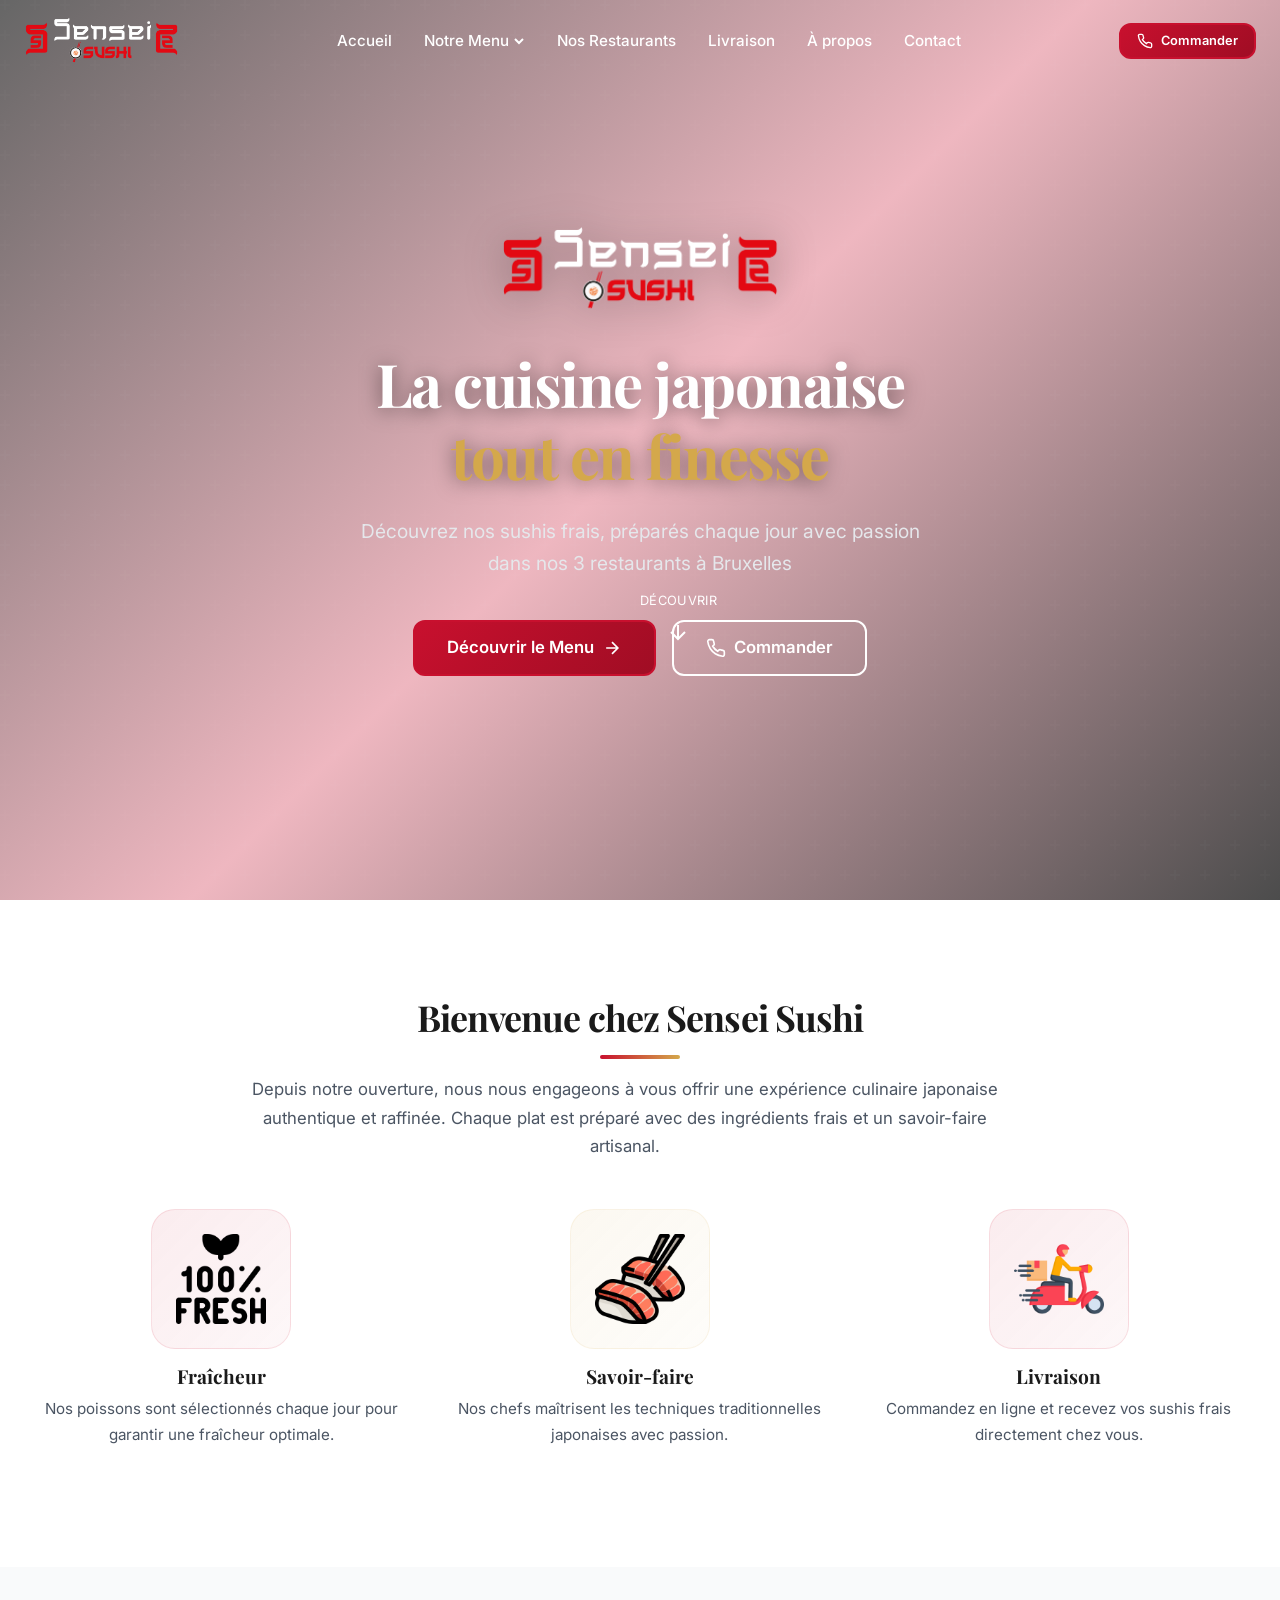
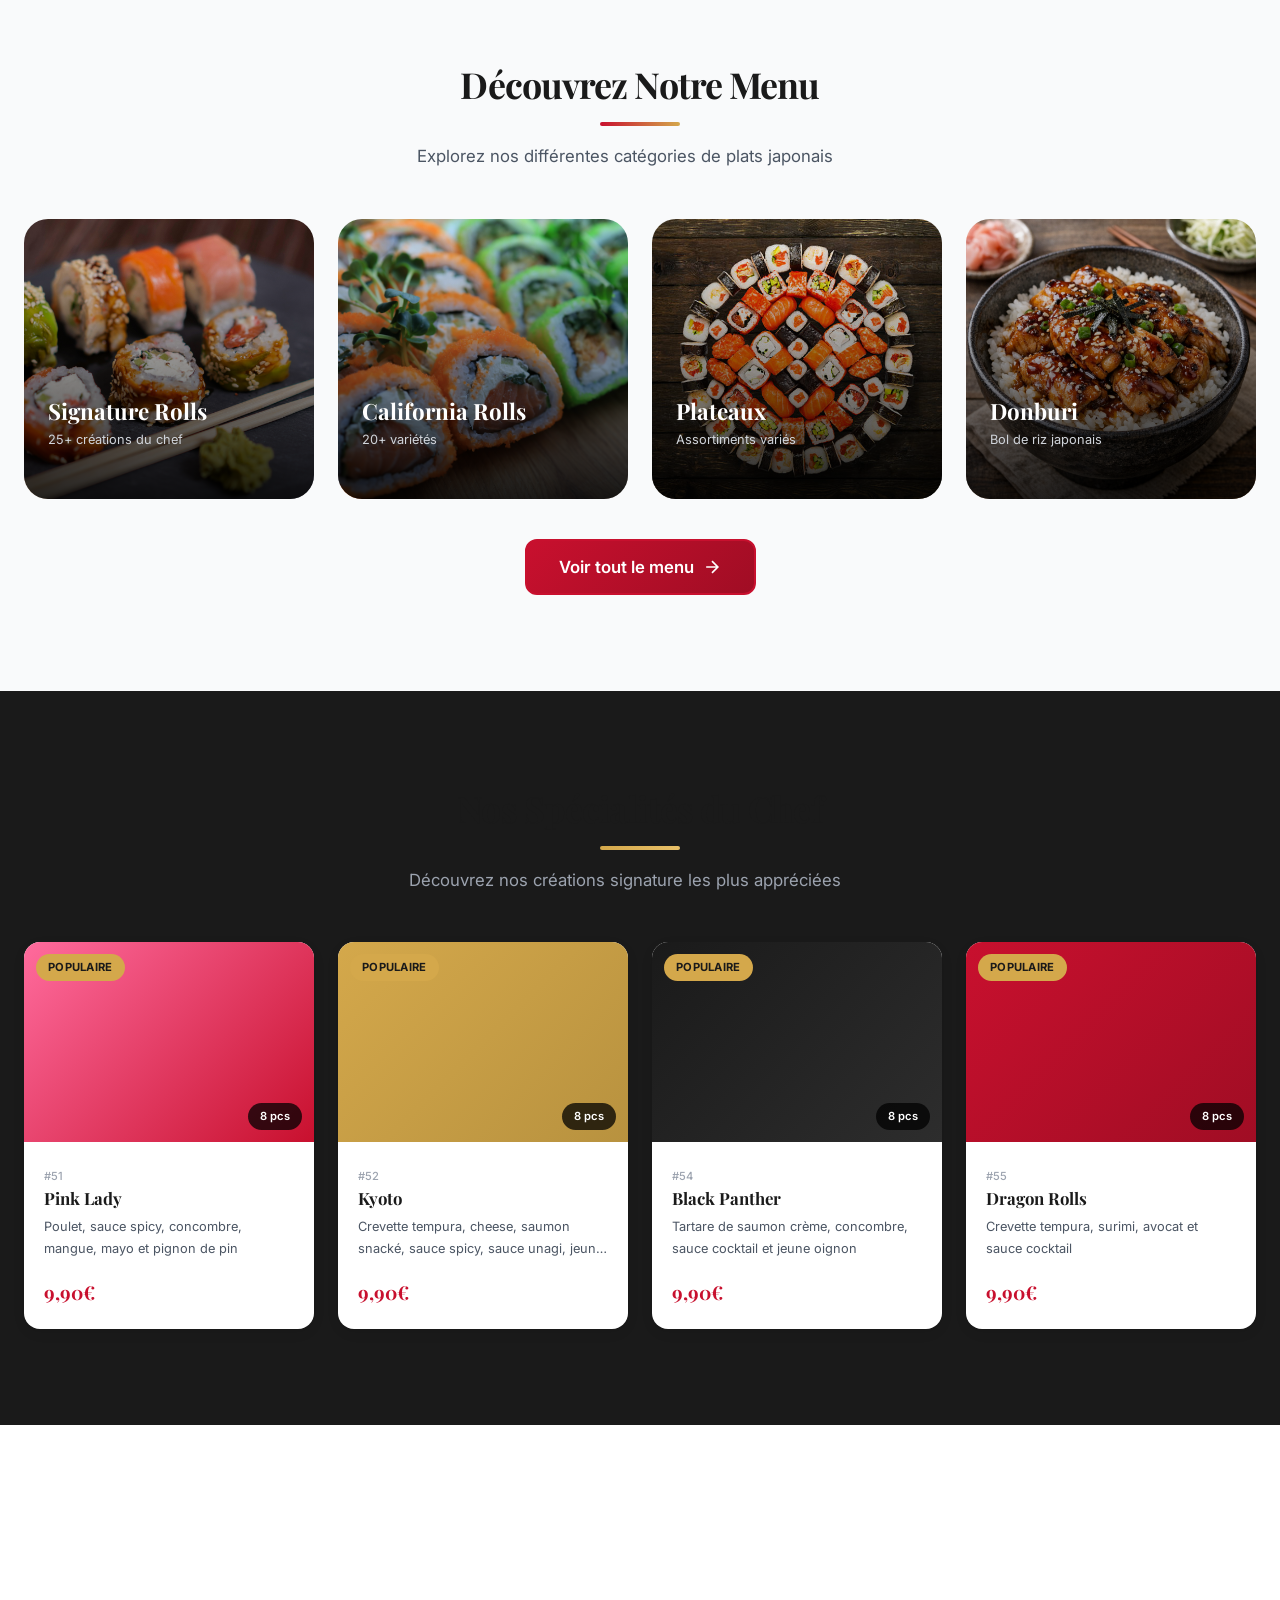
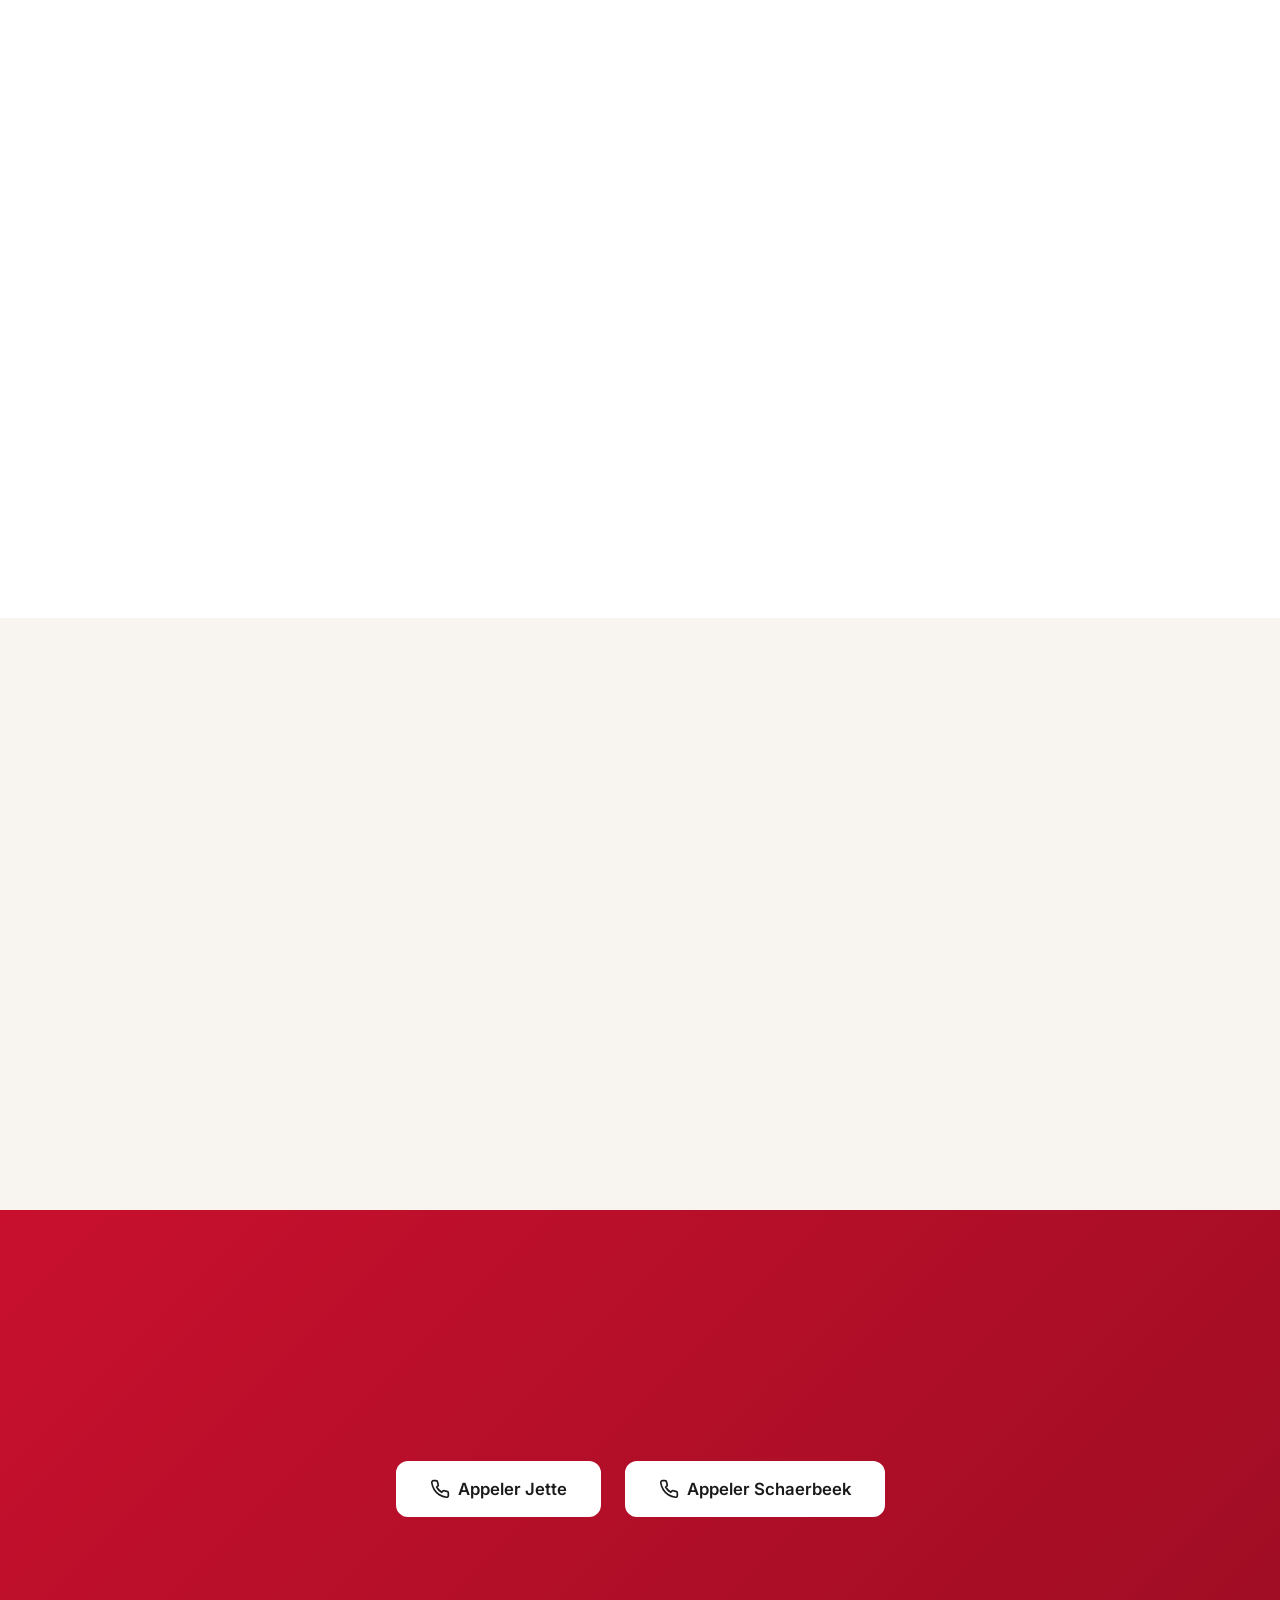
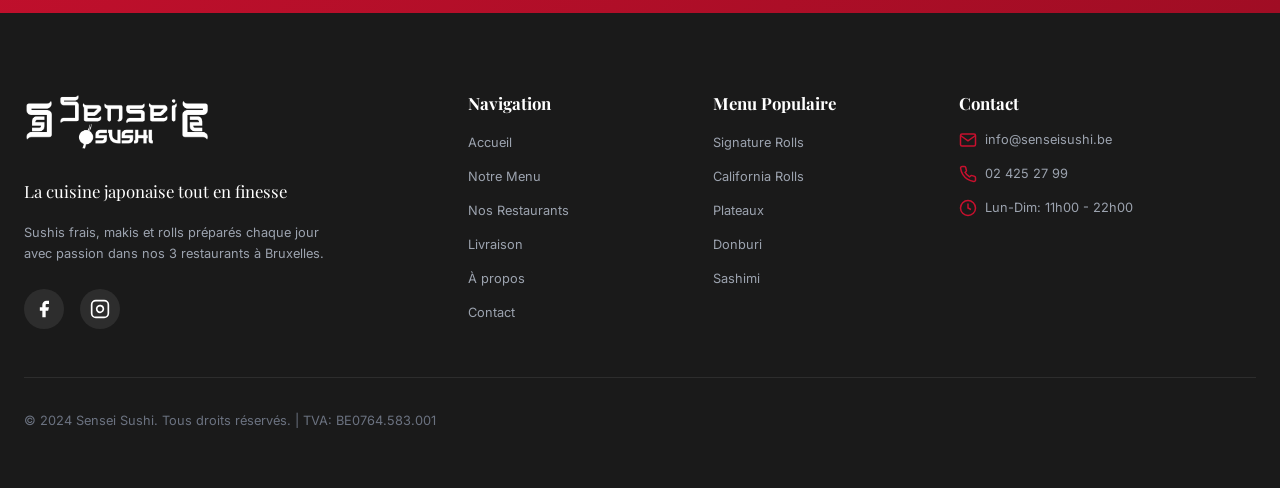
==== commit ec0cdfa7: "Remplacement des fonds dÃ©gradÃ©s des cartes catÃ©gories par des images rÃ©elles : Signature Rolls, " ====
--- a/fr/index.html
+++ b/fr/index.html
@@ -271,7 +271,7 @@
       <div class="grid grid--4" style="margin-top: var(--spacing-12);">
         <a href="/fr/menu/signature-rolls.html" class="category-card" data-animate="zoom-in">
           <div class="category-card__image-wrapper">
-            <div style="width: 100%; height: 100%; background: linear-gradient(135deg, var(--color-primary), var(--color-primary-dark)); display: flex; align-items: center; justify-content: center; color: white; font-size: var(--text-2xl); font-weight: var(--font-bold);">Signature Rolls</div>
+            <img src="/img/pexels-freestockpro-3147493.jpg" alt="Signature Rolls" style="width: 100%; height: 100%; object-fit: cover;" loading="lazy">
           </div>
           <div class="category-card__overlay"></div>
           <div class="category-card__content">
@@ -287,7 +287,7 @@
         
         <a href="/fr/menu/california-rolls.html" class="category-card" data-animate="zoom-in" data-delay="100">
           <div class="category-card__image-wrapper">
-            <div style="width: 100%; height: 100%; background: linear-gradient(135deg, var(--color-gold), var(--color-gold-dark)); display: flex; align-items: center; justify-content: center; color: white; font-size: var(--text-2xl); font-weight: var(--font-bold);">California Rolls</div>
+            <img src="/img/pexels-valeriya-15913417.jpg" alt="California Rolls" style="width: 100%; height: 100%; object-fit: cover;" loading="lazy">
           </div>
           <div class="category-card__overlay"></div>
           <div class="category-card__content">
@@ -303,7 +303,7 @@
         
         <a href="/fr/menu/plateaux.html" class="category-card" data-animate="zoom-in" data-delay="200">
           <div class="category-card__image-wrapper">
-            <div style="width: 100%; height: 100%; background: linear-gradient(135deg, var(--color-primary-dark), var(--color-black)); display: flex; align-items: center; justify-content: center; color: white; font-size: var(--text-2xl); font-weight: var(--font-bold);">Plateaux</div>
+            <img src="/img/plateaux sushi.png" alt="Plateaux" style="width: 100%; height: 100%; object-fit: cover;" loading="lazy">
           </div>
           <div class="category-card__overlay"></div>
           <div class="category-card__content">
@@ -319,7 +319,7 @@
         
         <a href="/fr/menu/donburi.html" class="category-card" data-animate="zoom-in" data-delay="300">
           <div class="category-card__image-wrapper">
-            <div style="width: 100%; height: 100%; background: linear-gradient(135deg, var(--color-gold-dark), var(--color-primary)); display: flex; align-items: center; justify-content: center; color: white; font-size: var(--text-2xl); font-weight: var(--font-bold);">Donburi</div>
+            <img src="/img/a_genere_moi_une_image.png" alt="Donburi" style="width: 100%; height: 100%; object-fit: cover;" loading="lazy">
           </div>
           <div class="category-card__overlay"></div>
           <div class="category-card__content">
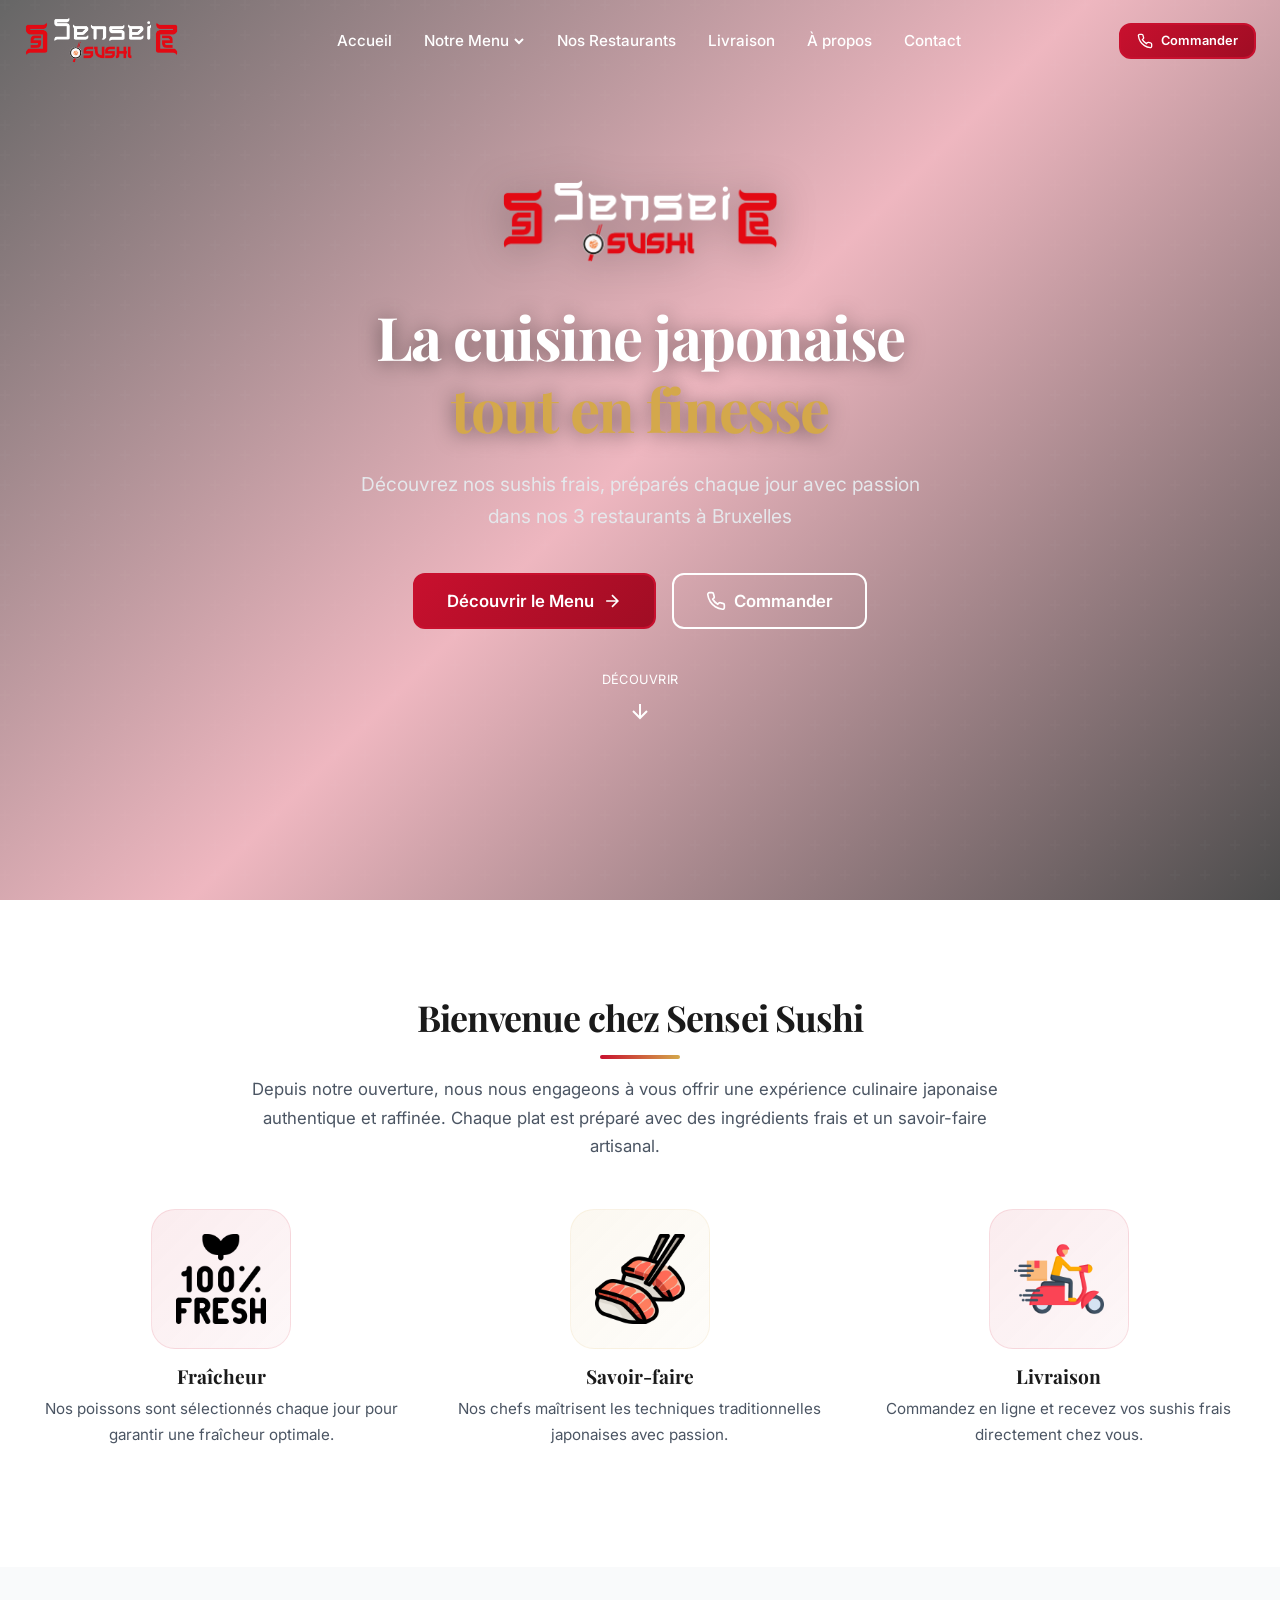
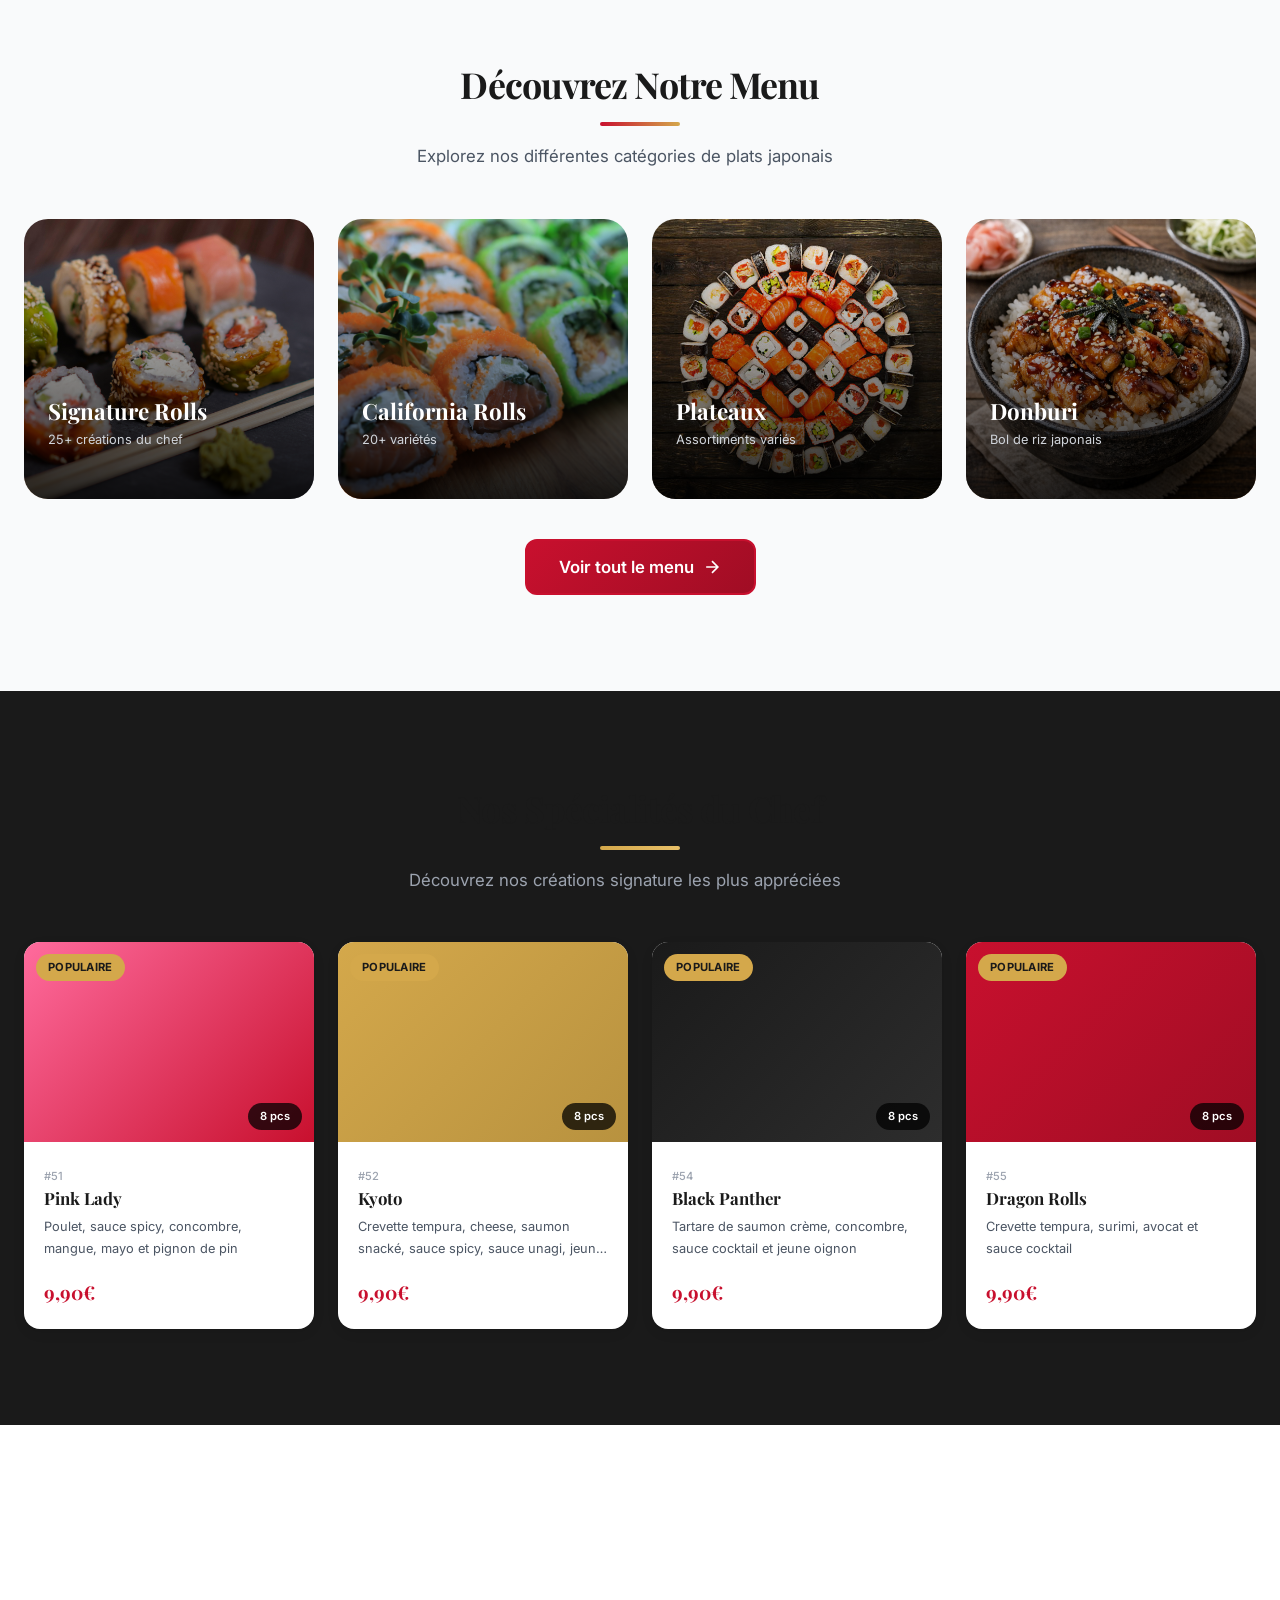
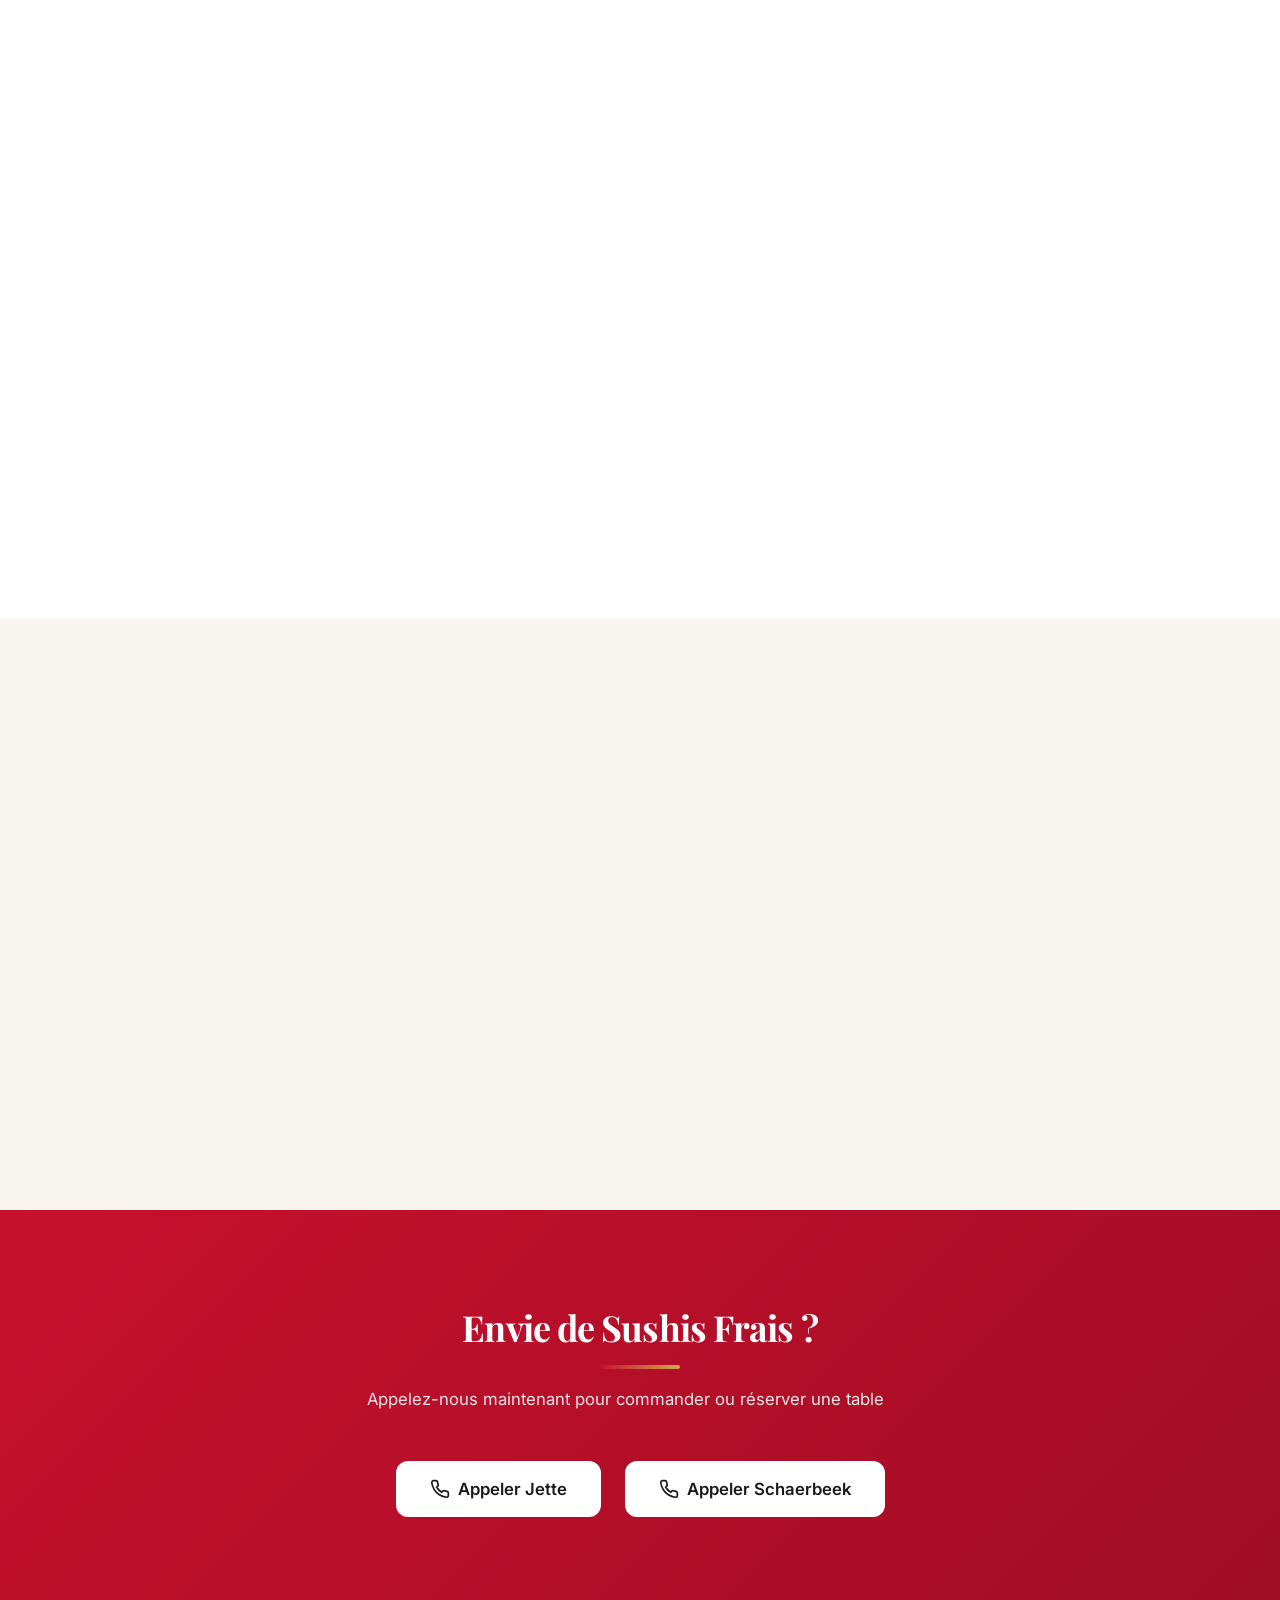
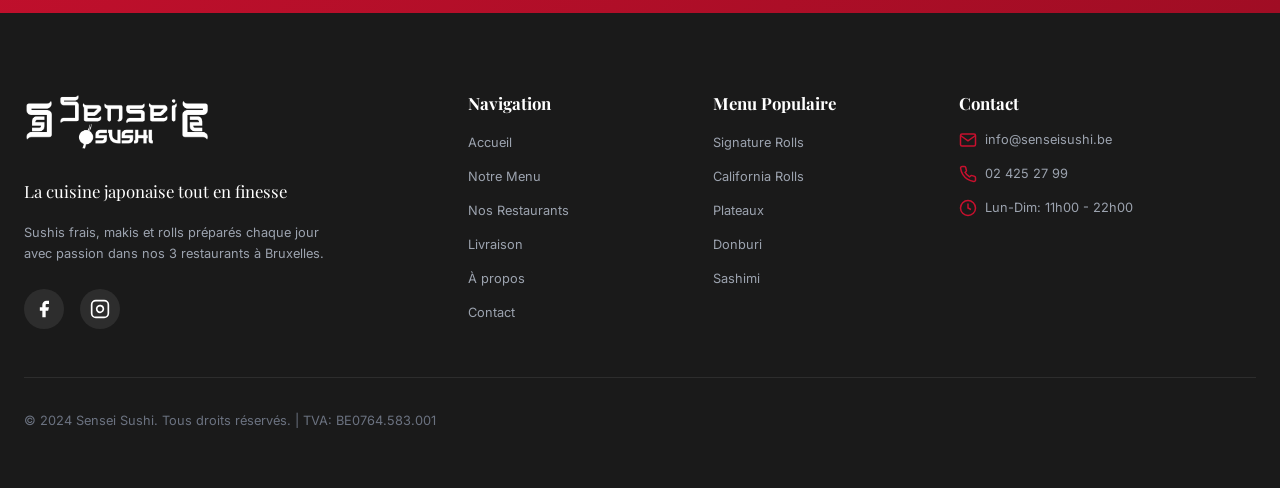
==== commit 433a49ad: "Repositionnement de l'animation DÃ©couvrir : centrÃ©e sous les boutons dans le hero" ====
--- a/fr/index.html
+++ b/fr/index.html
@@ -207,15 +207,15 @@
             <span>Commander</span>
           </a>
         </div>
-      </div>
-      
-      <!-- Scroll indicator -->
-      <div class="hero__scroll" data-animate="fade-up" data-delay="500">
-        <span class="hero__scroll-text">Découvrir</span>
-        <div class="hero__scroll-icon">
-          <svg width="24" height="24" viewBox="0 0 24 24" fill="none" stroke="currentColor" stroke-width="2">
-            <path d="M12 5v14M5 12l7 7 7-7"/>
-          </svg>
+        
+        <!-- Scroll indicator -->
+        <div class="hero__scroll" data-animate="fade-up" data-delay="500">
+          <span class="hero__scroll-text">Découvrir</span>
+          <div class="hero__scroll-icon">
+            <svg width="24" height="24" viewBox="0 0 24 24" fill="none" stroke="currentColor" stroke-width="2">
+              <path d="M12 5v14M5 12l7 7 7-7"/>
+            </svg>
+          </div>
         </div>
       </div>
     </div>
--- a/assets/css/hero.css
+++ b/assets/css/hero.css
@@ -105,15 +105,12 @@
 }
 
 .hero__scroll {
-  position: absolute;
-  bottom: var(--spacing-8);
-  left: 50%;
-  transform: translateX(-50%);
   display: flex;
   flex-direction: column;
   align-items: center;
   gap: var(--spacing-2);
   color: var(--color-white);
+  margin-top: var(--spacing-10);
   animation: float 3s ease-in-out infinite;
 }
 
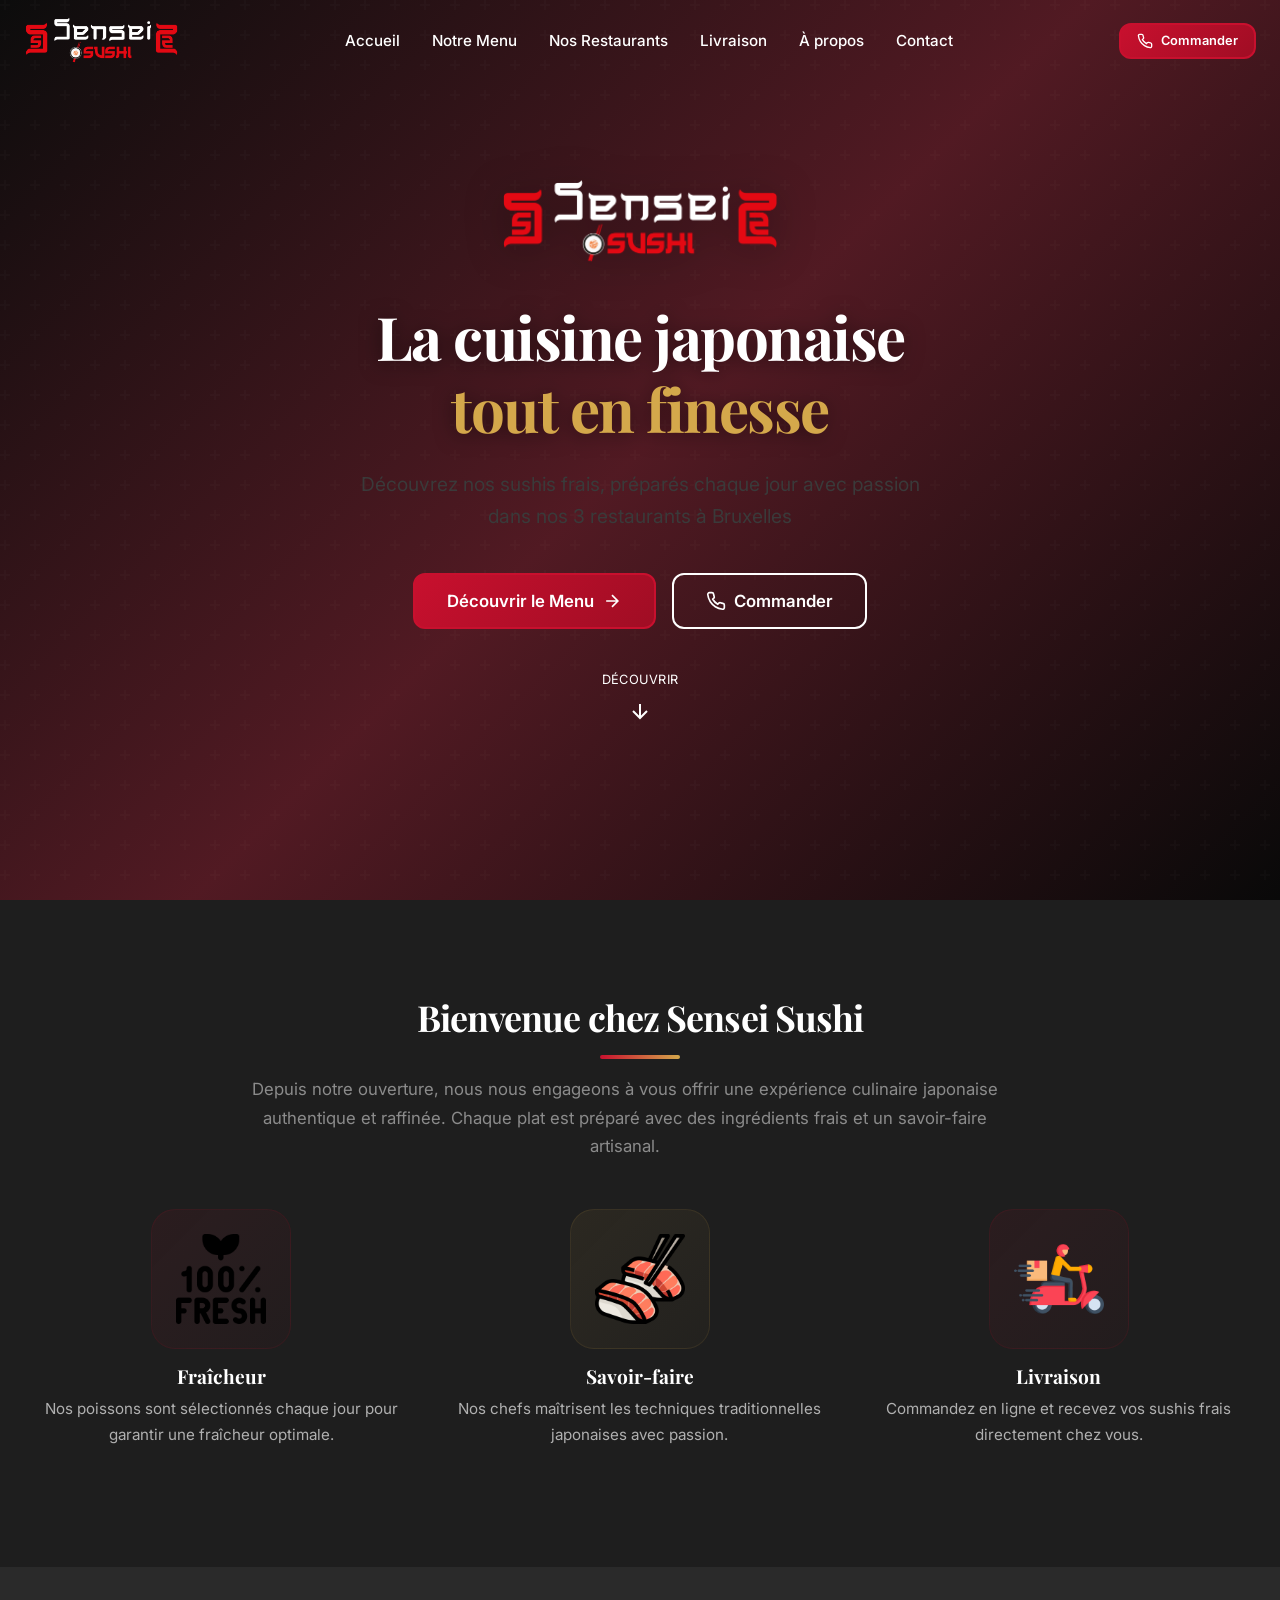
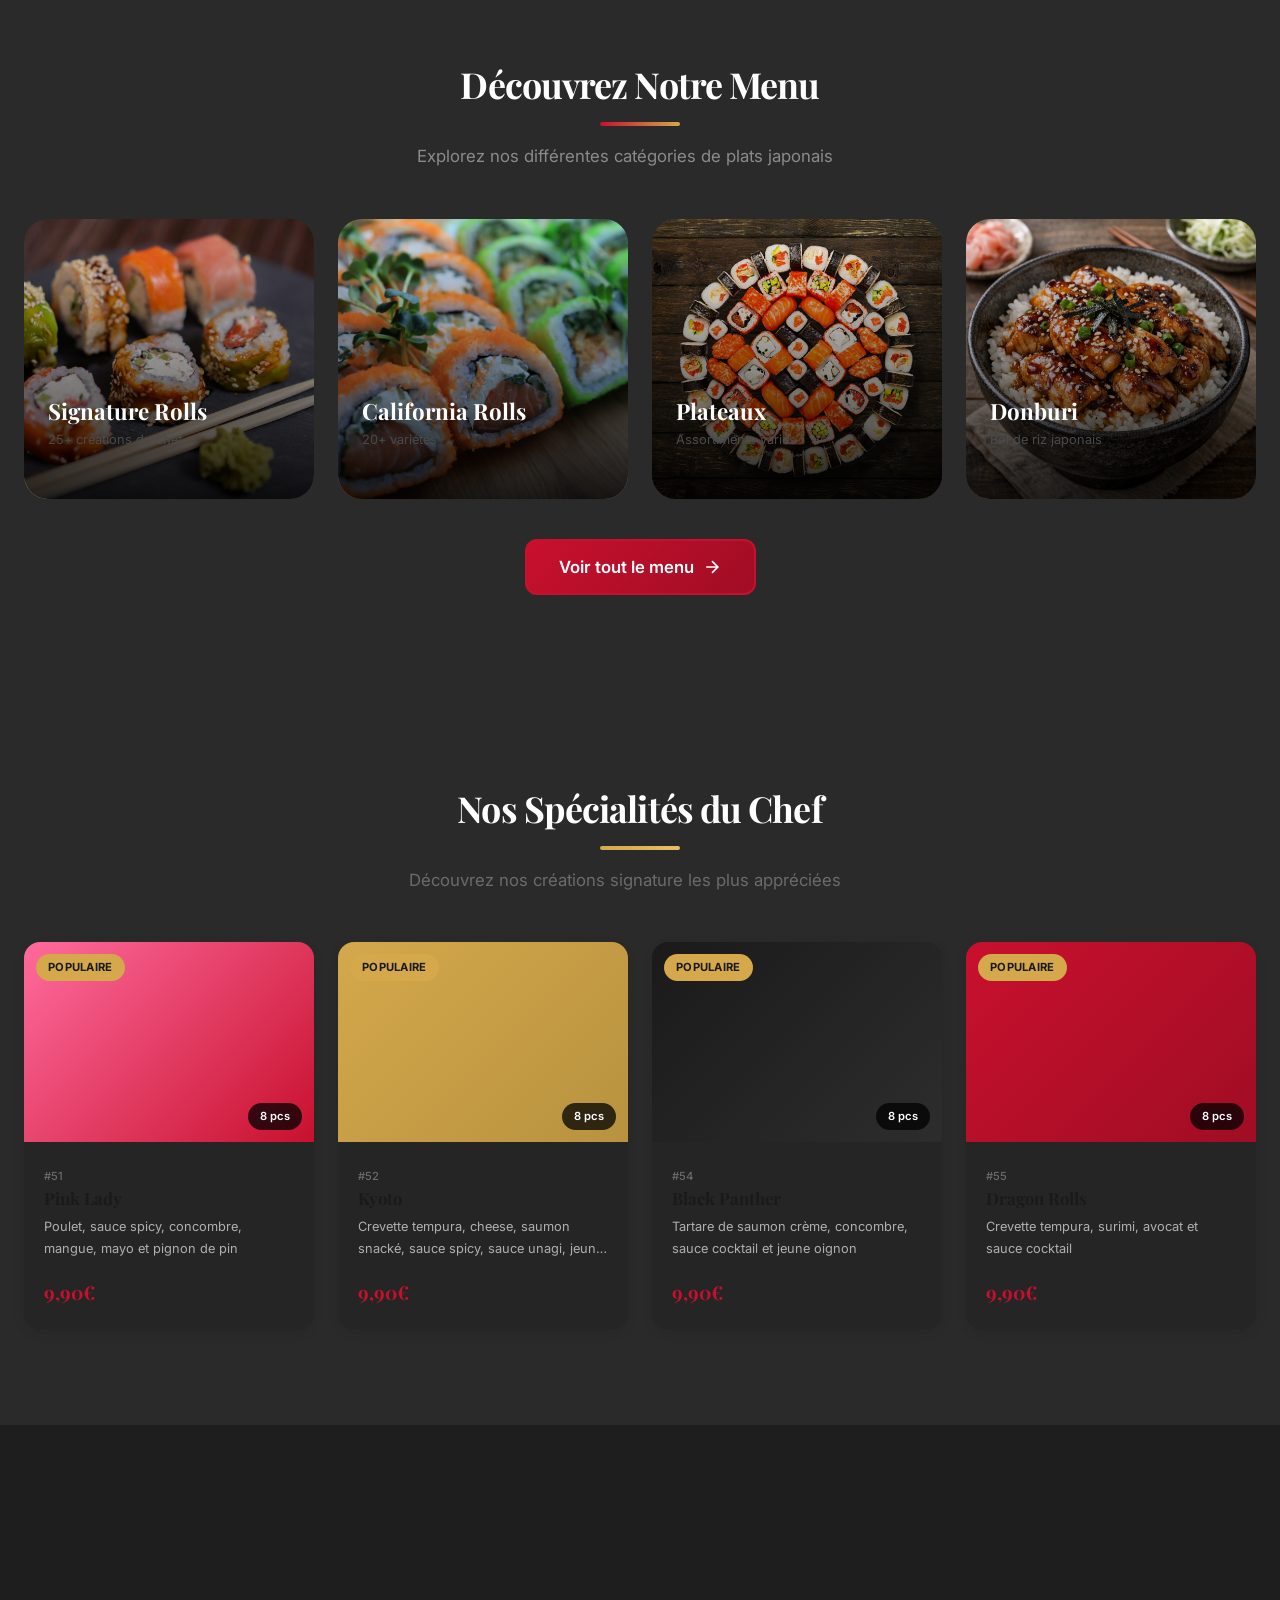
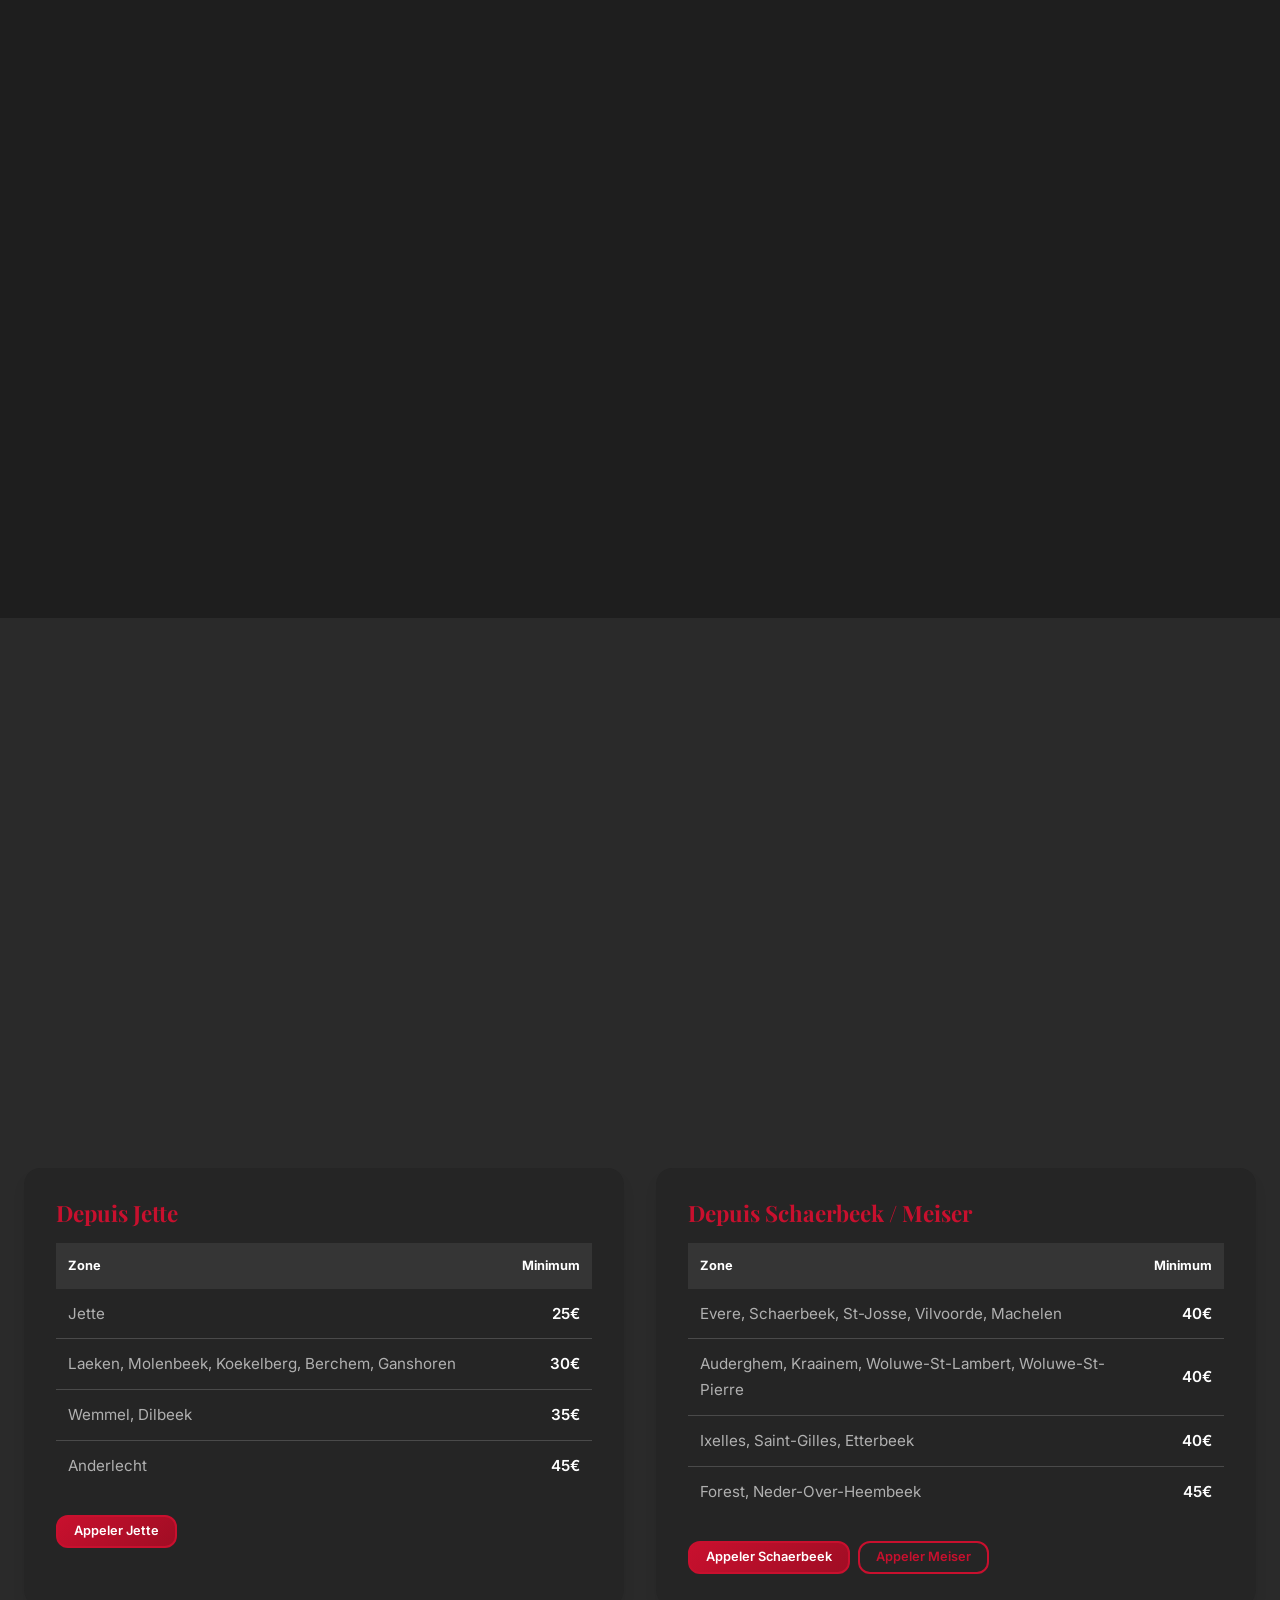
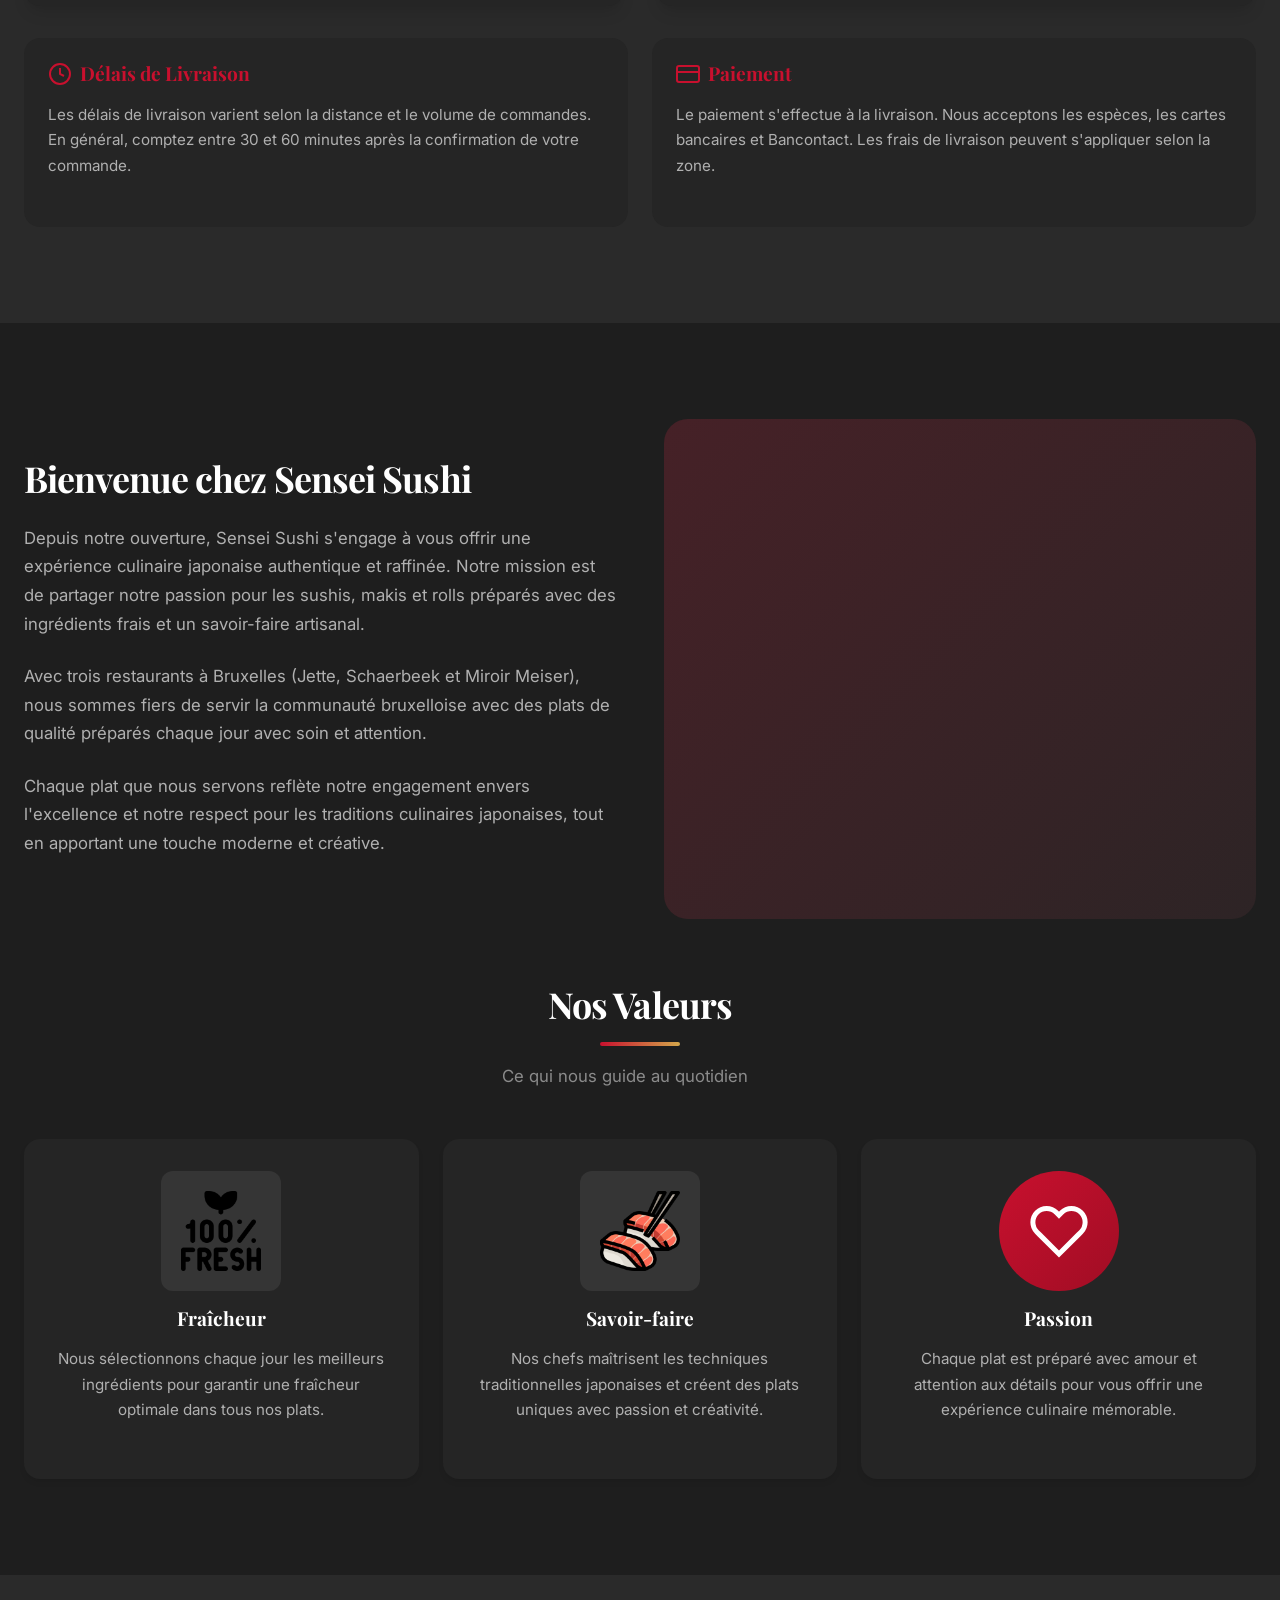
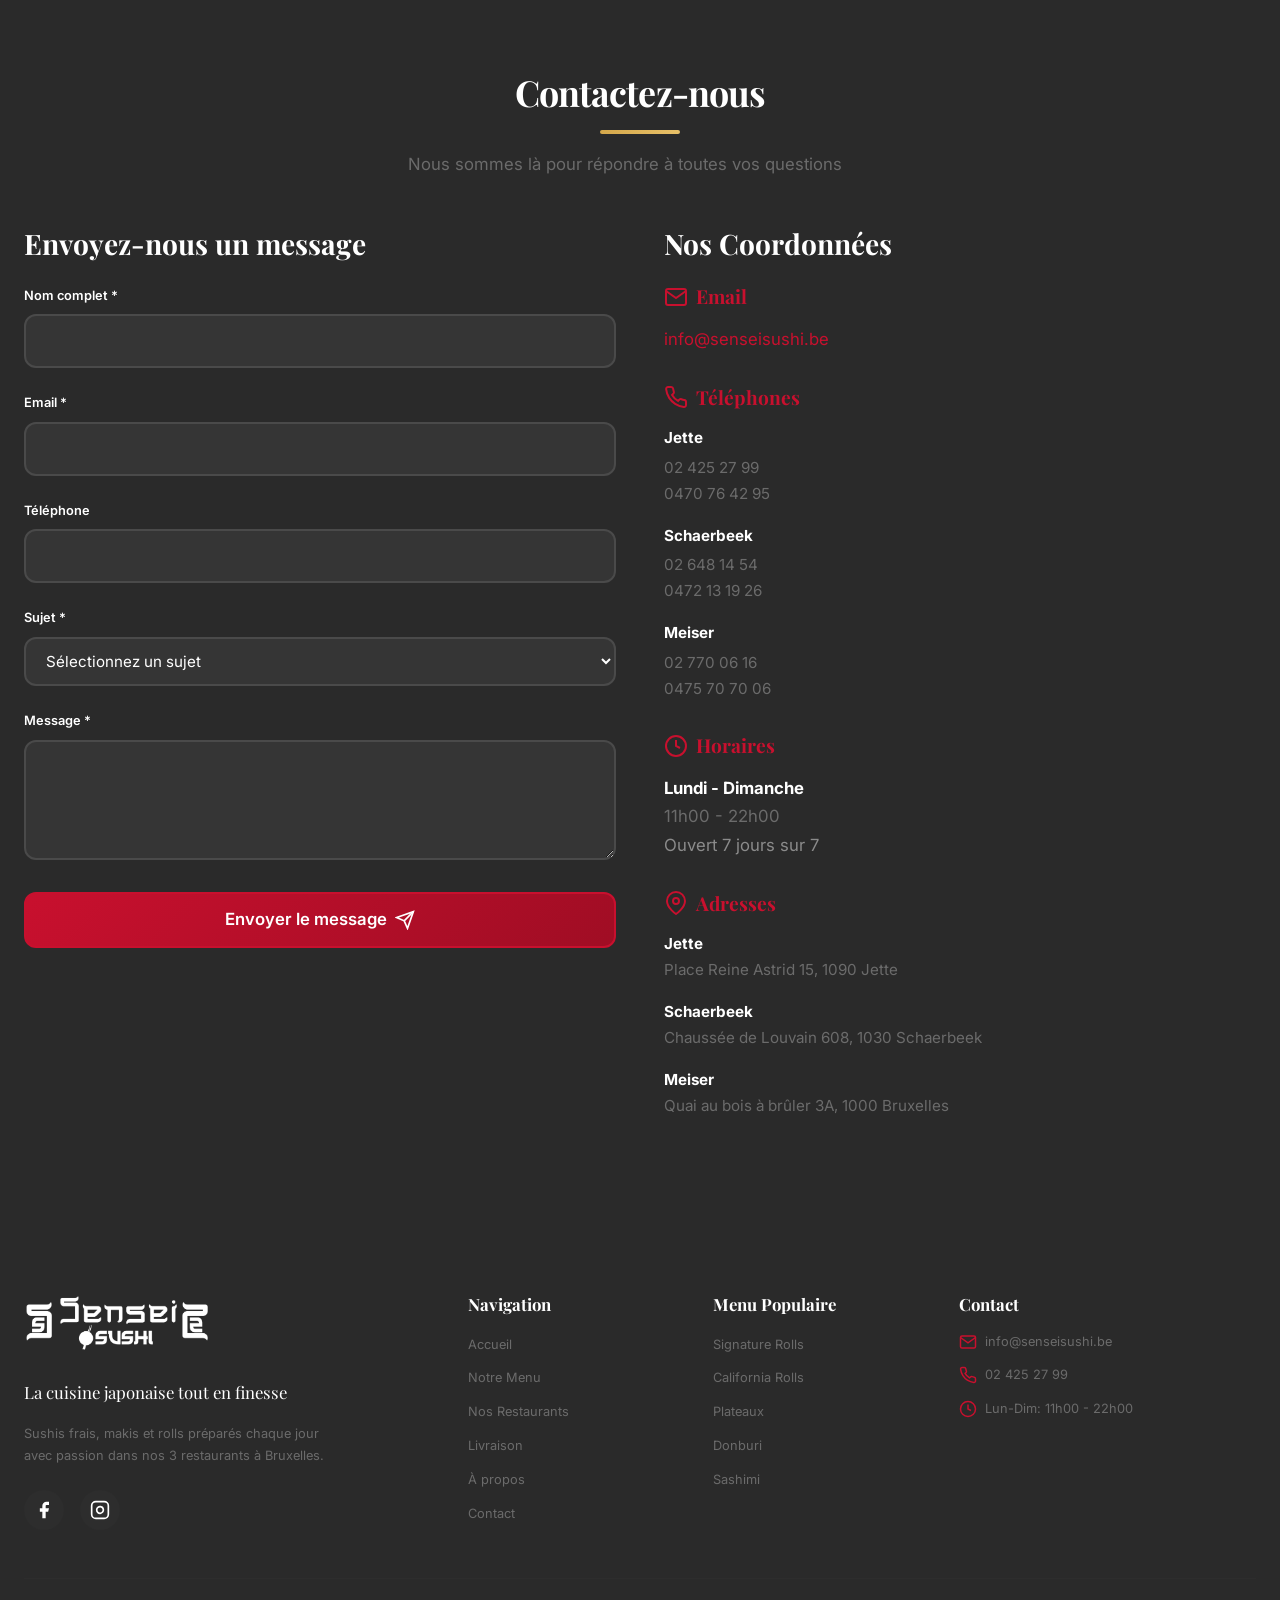
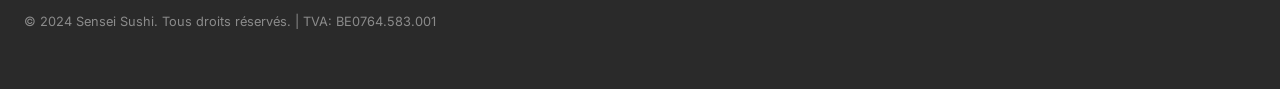
==== commit 38558062: "Transformation en one-page avec dark mode (noir-gris) - IntÃ©gration des sections Restaurants, Livra" ====
--- a/fr/index.html
+++ b/fr/index.html
@@ -59,6 +59,7 @@
   <link rel="stylesheet" href="/assets/css/header.css">
   <link rel="stylesheet" href="/assets/css/footer.css">
   <link rel="stylesheet" href="/assets/css/hero.css">
+  <link rel="stylesheet" href="/assets/css/forms.css">
   <link rel="stylesheet" href="/assets/css/animations.css">
   <link rel="stylesheet" href="/assets/css/responsive.css">
   <link rel="stylesheet" href="/assets/css/utilities.css">
@@ -113,33 +114,22 @@
         <!-- Navigation principale -->
         <ul class="nav__menu" id="nav-menu">
           <li class="nav__item">
-            <a href="/fr/" class="nav__link">Accueil</a>
-          </li>
-          <li class="nav__item nav__item--dropdown">
-            <a href="/fr/menu.html" class="nav__link">
-              Notre Menu
-              <svg class="nav__arrow" width="12" height="12" viewBox="0 0 12 12" fill="none" stroke="currentColor" stroke-width="2">
-                <path d="M2 4l4 4 4-4"/>
-              </svg>
-            </a>
-            <ul class="nav__dropdown">
-              <li><a href="/fr/menu/signature-rolls.html">Signature Rolls</a></li>
-              <li><a href="/fr/menu/california-rolls.html">California Rolls</a></li>
-              <li><a href="/fr/menu/plateaux.html">Plateaux</a></li>
-              <li><a href="/fr/menu.html" class="nav__dropdown-all">Voir tout →</a></li>
-            </ul>
+            <a href="#hero" class="nav__link">Accueil</a>
           </li>
           <li class="nav__item">
-            <a href="/fr/restaurants.html" class="nav__link">Nos Restaurants</a>
+            <a href="/fr/menu.html" class="nav__link">Notre Menu</a>
           </li>
           <li class="nav__item">
-            <a href="/fr/livraison.html" class="nav__link">Livraison</a>
+            <a href="#restaurants" class="nav__link">Nos Restaurants</a>
           </li>
           <li class="nav__item">
-            <a href="/fr/a-propos.html" class="nav__link">À propos</a>
+            <a href="#livraison" class="nav__link">Livraison</a>
           </li>
           <li class="nav__item">
-            <a href="/fr/contact.html" class="nav__link">Contact</a>
+            <a href="#a-propos" class="nav__link">À propos</a>
+          </li>
+          <li class="nav__item">
+            <a href="#contact" class="nav__link">Contact</a>
           </li>
         </ul>
         
@@ -165,7 +155,7 @@
   </header>
 
   <!-- HERO -->
-  <section class="hero" id="hero">
+  <section class="hero" id="hero" style="scroll-margin-top: 80px;">
     <div class="hero__background">
       <video class="hero__video" autoplay muted loop playsinline>
         <source src="/img/senseisushi.mp4" type="video/mp4">
@@ -430,7 +420,7 @@
   </section>
 
   <!-- SECTION RESTAURANTS -->
-  <section class="section">
+  <section id="restaurants" class="section" style="scroll-margin-top: 80px;">
     <div class="container">
       <div class="section-header" data-animate="fade-up">
         <h2 class="section-title">Nos 3 Adresses à Bruxelles</h2>
@@ -440,7 +430,7 @@
       <div class="grid grid--3" style="margin-top: var(--spacing-12);">
         <article class="restaurant-card" data-animate="fade-up">
           <div class="restaurant-card__image-wrapper">
-            <div style="width: 100%; height: 100%; background: linear-gradient(135deg, var(--color-primary), var(--color-primary-dark));"></div>
+            <img src="/img/sensei-jette.png" alt="Sensei Sushi Jette" style="width: 100%; height: 100%; object-fit: cover;" loading="lazy">
             <div class="restaurant-card__badge">Siège principal</div>
           </div>
           <div class="restaurant-card__content">
@@ -481,7 +471,7 @@
         
         <article class="restaurant-card" data-animate="fade-up" data-delay="100">
           <div class="restaurant-card__image-wrapper">
-            <div style="width: 100%; height: 100%; background: linear-gradient(135deg, var(--color-gold), var(--color-gold-dark));"></div>
+            <img src="/img/sensei schaerbeek.png" alt="Sensei Sushi Schaerbeek" style="width: 100%; height: 100%; object-fit: cover;" loading="lazy">
           </div>
           <div class="restaurant-card__content">
             <h3 class="restaurant-card__title">Sensei Sushi Schaerbeek</h3>
@@ -521,7 +511,7 @@
         
         <article class="restaurant-card" data-animate="fade-up" data-delay="200">
           <div class="restaurant-card__image-wrapper">
-            <div style="width: 100%; height: 100%; background: linear-gradient(135deg, var(--color-primary-dark), var(--color-black));"></div>
+            <img src="/img/sensei-meiser.png" alt="Sensei Sushi Meiser" style="width: 100%; height: 100%; object-fit: cover;" loading="lazy">
           </div>
           <div class="restaurant-card__content">
             <h3 class="restaurant-card__title">Sensei Sushi Meiser</h3>
@@ -563,75 +553,355 @@
   </section>
 
   <!-- SECTION LIVRAISON -->
-  <section class="section section--cream">
+  <section id="livraison" class="section section--gray" style="scroll-margin-top: 80px;">
     <div class="container">
-      <div class="grid grid--2" style="align-items: center; gap: var(--spacing-12);">
-        <div data-animate="fade-right">
-          <h2 class="section-title" style="text-align: left; margin-bottom: var(--spacing-6);">Livraison à Domicile</h2>
-          <p style="font-size: var(--text-lg); color: var(--color-gray-700); margin-bottom: var(--spacing-6);">
-            Commandez vos sushis préférés et recevez-les frais à votre domicile. 
-            Nous livrons dans toute la région de Bruxelles.
+      <div class="section-header" data-animate="fade-up">
+        <h2 class="section-title">Livraison à Domicile</h2>
+        <p class="section-subtitle">Commandez vos sushis frais et recevez-les directement chez vous</p>
+      </div>
+      
+      <div class="grid grid--3" style="margin-top: var(--spacing-12);">
+        <div class="flex flex--col" data-animate="fade-up" data-delay="100" style="text-align: center; padding: var(--spacing-6); background: var(--color-bg-card); border-radius: var(--rounded-xl); box-shadow: var(--shadow-md);">
+          <div style="width: 80px; height: 80px; margin: 0 auto var(--spacing-4); border-radius: var(--rounded-full); background: linear-gradient(135deg, var(--color-primary), var(--color-primary-dark)); display: flex; align-items: center; justify-content: center;">
+            <svg width="40" height="40" viewBox="0 0 24 24" fill="none" stroke="white" stroke-width="2">
+              <path d="M22 16.92v3a2 2 0 0 1-2.18 2 19.79 19.79 0 0 1-8.63-3.07 19.5 19.5 0 0 1-6-6 19.79 19.79 0 0 1-3.07-8.67A2 2 0 0 1 4.11 2h3a2 2 0 0 1 2 1.72c.127.96.361 1.903.7 2.81a2 2 0 0 1-.45 2.11L8.09 9.91a16 16 0 0 0 6 6l1.27-1.27a2 2 0 0 1 2.11-.45c.907.339 1.85.573 2.81.7A2 2 0 0 1 22 16.92z"/>
+            </svg>
+          </div>
+          <h3 style="font-size: var(--text-xl); margin-bottom: var(--spacing-2); color: var(--color-white);">1. Appelez-nous</h3>
+          <p style="color: var(--color-gray-600);">Contactez le restaurant le plus proche de chez vous</p>
+        </div>
+        
+        <div class="flex flex--col" data-animate="fade-up" data-delay="200" style="text-align: center; padding: var(--spacing-6); background: var(--color-bg-card); border-radius: var(--rounded-xl); box-shadow: var(--shadow-md);">
+          <div style="width: 80px; height: 80px; margin: 0 auto var(--spacing-4); border-radius: var(--rounded-lg); overflow: hidden; background: var(--color-bg-tertiary); display: flex; align-items: center; justify-content: center;">
+            <svg width="40" height="40" viewBox="0 0 24 24" fill="none" stroke="var(--color-primary)" stroke-width="2">
+              <rect x="3" y="3" width="18" height="18" rx="2" ry="2"/>
+              <line x1="3" y1="9" x2="21" y2="9"/>
+              <line x1="9" y1="21" x2="9" y2="9"/>
+            </svg>
+          </div>
+          <h3 style="font-size: var(--text-xl); margin-bottom: var(--spacing-2); color: var(--color-white);">2. Choisissez vos plats</h3>
+          <p style="color: var(--color-gray-600);">Sélectionnez vos sushis préférés dans notre menu</p>
+        </div>
+        
+        <div class="flex flex--col" data-animate="fade-up" data-delay="300" style="text-align: center; padding: var(--spacing-6); background: var(--color-bg-card); border-radius: var(--rounded-xl); box-shadow: var(--shadow-md);">
+          <div style="width: 80px; height: 80px; margin: 0 auto var(--spacing-4); border-radius: var(--rounded-lg); overflow: hidden; background: var(--color-bg-tertiary); display: flex; align-items: center; justify-content: center;">
+            <svg width="40" height="40" viewBox="0 0 24 24" fill="none" stroke="var(--color-primary)" stroke-width="2">
+              <path d="M21 10c0 7-9 13-9 13s-9-6-9-13a9 9 0 0 1 18 0z"/>
+              <circle cx="12" cy="10" r="3"/>
+            </svg>
+          </div>
+          <h3 style="font-size: var(--text-xl); margin-bottom: var(--spacing-2); color: var(--color-white);">3. Recevez votre commande</h3>
+          <p style="color: var(--color-gray-600);">Livraison rapide et soignée à votre domicile</p>
+        </div>
+      </div>
+      
+      <div class="grid grid--2" style="margin-top: var(--spacing-12); gap: var(--spacing-8);">
+        <!-- JETTE -->
+        <div data-animate="fade-up" style="background: var(--color-bg-card); padding: var(--spacing-8); border-radius: var(--rounded-xl); box-shadow: var(--shadow-lg);">
+          <h3 style="font-size: var(--text-2xl); margin-bottom: var(--spacing-4); color: var(--color-primary);">Depuis Jette</h3>
+          <table style="width: 100%; border-collapse: collapse;">
+            <thead>
+              <tr style="background: var(--color-bg-tertiary);">
+                <th style="padding: var(--spacing-3); text-align: left; font-size: var(--text-sm); color: var(--color-white);">Zone</th>
+                <th style="padding: var(--spacing-3); text-align: right; font-size: var(--text-sm); color: var(--color-white);">Minimum</th>
+              </tr>
+            </thead>
+            <tbody>
+              <tr style="border-bottom: 1px solid var(--color-gray-300);">
+                <td style="padding: var(--spacing-3); color: var(--color-gray-600);">Jette</td>
+                <td style="padding: var(--spacing-3); text-align: right; font-weight: var(--font-semibold); color: var(--color-white);">25€</td>
+              </tr>
+              <tr style="border-bottom: 1px solid var(--color-gray-300);">
+                <td style="padding: var(--spacing-3); color: var(--color-gray-600);">Laeken, Molenbeek, Koekelberg, Berchem, Ganshoren</td>
+                <td style="padding: var(--spacing-3); text-align: right; font-weight: var(--font-semibold); color: var(--color-white);">30€</td>
+              </tr>
+              <tr style="border-bottom: 1px solid var(--color-gray-300);">
+                <td style="padding: var(--spacing-3); color: var(--color-gray-600);">Wemmel, Dilbeek</td>
+                <td style="padding: var(--spacing-3); text-align: right; font-weight: var(--font-semibold); color: var(--color-white);">35€</td>
+              </tr>
+              <tr>
+                <td style="padding: var(--spacing-3); color: var(--color-gray-600);">Anderlecht</td>
+                <td style="padding: var(--spacing-3); text-align: right; font-weight: var(--font-semibold); color: var(--color-white);">45€</td>
+              </tr>
+            </tbody>
+          </table>
+          <div style="margin-top: var(--spacing-6);">
+            <a href="tel:024252799" class="btn btn--primary btn--sm">Appeler Jette</a>
+          </div>
+        </div>
+        
+        <!-- SCHAERBEEK / MEISER -->
+        <div data-animate="fade-up" data-delay="100" style="background: var(--color-bg-card); padding: var(--spacing-8); border-radius: var(--rounded-xl); box-shadow: var(--shadow-lg);">
+          <h3 style="font-size: var(--text-2xl); margin-bottom: var(--spacing-4); color: var(--color-primary);">Depuis Schaerbeek / Meiser</h3>
+          <table style="width: 100%; border-collapse: collapse;">
+            <thead>
+              <tr style="background: var(--color-bg-tertiary);">
+                <th style="padding: var(--spacing-3); text-align: left; font-size: var(--text-sm); color: var(--color-white);">Zone</th>
+                <th style="padding: var(--spacing-3); text-align: right; font-size: var(--text-sm); color: var(--color-white);">Minimum</th>
+              </tr>
+            </thead>
+            <tbody>
+              <tr style="border-bottom: 1px solid var(--color-gray-300);">
+                <td style="padding: var(--spacing-3); color: var(--color-gray-600);">Evere, Schaerbeek, St-Josse, Vilvoorde, Machelen</td>
+                <td style="padding: var(--spacing-3); text-align: right; font-weight: var(--font-semibold); color: var(--color-white);">40€</td>
+              </tr>
+              <tr style="border-bottom: 1px solid var(--color-gray-300);">
+                <td style="padding: var(--spacing-3); color: var(--color-gray-600);">Auderghem, Kraainem, Woluwe-St-Lambert, Woluwe-St-Pierre</td>
+                <td style="padding: var(--spacing-3); text-align: right; font-weight: var(--font-semibold); color: var(--color-white);">40€</td>
+              </tr>
+              <tr style="border-bottom: 1px solid var(--color-gray-300);">
+                <td style="padding: var(--spacing-3); color: var(--color-gray-600);">Ixelles, Saint-Gilles, Etterbeek</td>
+                <td style="padding: var(--spacing-3); text-align: right; font-weight: var(--font-semibold); color: var(--color-white);">40€</td>
+              </tr>
+              <tr>
+                <td style="padding: var(--spacing-3); color: var(--color-gray-600);">Forest, Neder-Over-Heembeek</td>
+                <td style="padding: var(--spacing-3); text-align: right; font-weight: var(--font-semibold); color: var(--color-white);">45€</td>
+              </tr>
+            </tbody>
+          </table>
+          <div style="margin-top: var(--spacing-6); display: flex; gap: var(--spacing-2);">
+            <a href="tel:026481454" class="btn btn--primary btn--sm">Appeler Schaerbeek</a>
+            <a href="tel:027700616" class="btn btn--outline btn--sm">Appeler Meiser</a>
+          </div>
+        </div>
+      </div>
+      
+      <div class="grid grid--2" style="margin-top: var(--spacing-8); gap: var(--spacing-6);">
+        <div data-animate="fade-right" style="background: var(--color-bg-card); padding: var(--spacing-6); border-radius: var(--rounded-xl);">
+          <h3 style="font-size: var(--text-xl); margin-bottom: var(--spacing-4); color: var(--color-primary); display: flex; align-items: center; gap: var(--spacing-2);">
+            <svg width="24" height="24" viewBox="0 0 24 24" fill="none" stroke="currentColor" stroke-width="2">
+              <circle cx="12" cy="12" r="10"/>
+              <polyline points="12 6 12 12 16 14"/>
+            </svg>
+            Délais de Livraison
+          </h3>
+          <p style="color: var(--color-gray-600); line-height: var(--leading-relaxed);">
+            Les délais de livraison varient selon la distance et le volume de commandes. 
+            En général, comptez entre 30 et 60 minutes après la confirmation de votre commande.
           </p>
-          <ul style="list-style: none; margin-bottom: var(--spacing-8);">
-            <li style="display: flex; align-items: center; gap: var(--spacing-3); margin-bottom: var(--spacing-3);">
-              <svg width="24" height="24" viewBox="0 0 24 24" fill="none" stroke="var(--color-primary)" stroke-width="2">
-                <polyline points="20 6 9 17 4 12"/>
-              </svg>
-              <span>Livraison rapide et soignée</span>
-            </li>
-            <li style="display: flex; align-items: center; gap: var(--spacing-3); margin-bottom: var(--spacing-3);">
-              <svg width="24" height="24" viewBox="0 0 24 24" fill="none" stroke="var(--color-primary)" stroke-width="2">
-                <polyline points="20 6 9 17 4 12"/>
-              </svg>
-              <span>Commandes par téléphone</span>
-            </li>
-            <li style="display: flex; align-items: center; gap: var(--spacing-3); margin-bottom: var(--spacing-3);">
-              <svg width="24" height="24" viewBox="0 0 24 24" fill="none" stroke="var(--color-primary)" stroke-width="2">
-                <polyline points="20 6 9 17 4 12"/>
-              </svg>
-              <span>Zones de livraison étendues</span>
-            </li>
-          </ul>
-          <a href="/fr/livraison.html" class="btn btn--primary btn--lg">
-            Voir les zones de livraison
-            <svg width="20" height="20" viewBox="0 0 24 24" fill="none" stroke="currentColor" stroke-width="2">
-              <path d="M5 12h14M12 5l7 7-7 7"/>
+        </div>
+        
+        <div data-animate="fade-left" style="background: var(--color-bg-card); padding: var(--spacing-6); border-radius: var(--rounded-xl);">
+          <h3 style="font-size: var(--text-xl); margin-bottom: var(--spacing-4); color: var(--color-primary); display: flex; align-items: center; gap: var(--spacing-2);">
+            <svg width="24" height="24" viewBox="0 0 24 24" fill="none" stroke="currentColor" stroke-width="2">
+              <rect x="1" y="4" width="22" height="16" rx="2" ry="2"/>
+              <line x1="1" y1="10" x2="23" y2="10"/>
             </svg>
-          </a>
-        </div>
-        <div data-animate="fade-left">
-          <div style="width: 100%; height: 400px; border-radius: var(--rounded-2xl); overflow: hidden; position: relative;">
-            <img src="/img/delivery-section.jpg" alt="Livraison de sushis" style="width: 100%; height: 100%; object-fit: cover;" loading="lazy">
-            <div style="position: absolute; inset: 0; background: linear-gradient(135deg, rgba(200, 16, 46, 0.3), rgba(200, 16, 46, 0.1));"></div>
-          </div>
+            Paiement
+          </h3>
+          <p style="color: var(--color-gray-600); line-height: var(--leading-relaxed);">
+            Le paiement s'effectue à la livraison. Nous acceptons les espèces, les cartes bancaires 
+            et Bancontact. Les frais de livraison peuvent s'appliquer selon la zone.
+          </p>
         </div>
       </div>
     </div>
   </section>
 
-  <!-- SECTION CTA -->
-  <section class="section section--red">
+  <!-- SECTION À PROPOS -->
+  <section id="a-propos" class="section" style="scroll-margin-top: 80px;">
+    <div class="container">
+      <div class="grid grid--2" style="gap: var(--spacing-12); align-items: center;">
+        <div data-animate="fade-right">
+          <h2 style="font-size: var(--text-4xl); margin-bottom: var(--spacing-6); color: var(--color-white);">Bienvenue chez Sensei Sushi</h2>
+          <p style="font-size: var(--text-lg); line-height: var(--leading-relaxed); color: var(--color-gray-600); margin-bottom: var(--spacing-6);">
+            Depuis notre ouverture, Sensei Sushi s'engage à vous offrir une expérience culinaire japonaise authentique et raffinée. 
+            Notre mission est de partager notre passion pour les sushis, makis et rolls préparés avec des ingrédients frais et un savoir-faire artisanal.
+          </p>
+          <p style="font-size: var(--text-lg); line-height: var(--leading-relaxed); color: var(--color-gray-600); margin-bottom: var(--spacing-6);">
+            Avec trois restaurants à Bruxelles (Jette, Schaerbeek et Miroir Meiser), nous sommes fiers de servir la communauté 
+            bruxelloise avec des plats de qualité préparés chaque jour avec soin et attention.
+          </p>
+          <p style="font-size: var(--text-lg); line-height: var(--leading-relaxed); color: var(--color-gray-600);">
+            Chaque plat que nous servons reflète notre engagement envers l'excellence et notre respect pour les traditions culinaires japonaises, 
+            tout en apportant une touche moderne et créative.
+          </p>
+        </div>
+        <div data-animate="fade-left">
+          <div style="width: 100%; height: 500px; border-radius: var(--rounded-2xl); overflow: hidden; position: relative; background: var(--color-bg-card);">
+            <div style="position: absolute; inset: 0; background: linear-gradient(135deg, rgba(200, 16, 46, 0.2), rgba(200, 16, 46, 0.05));"></div>
+          </div>
+        </div>
+      </div>
+      
+      <div class="section-header" style="margin-top: var(--spacing-16);">
+        <h2 class="section-title">Nos Valeurs</h2>
+        <p class="section-subtitle">Ce qui nous guide au quotidien</p>
+      </div>
+      
+      <div class="grid grid--3" style="margin-top: var(--spacing-12);">
+        <div data-animate="fade-up" style="text-align: center; padding: var(--spacing-8); background: var(--color-bg-card); border-radius: var(--rounded-xl); box-shadow: var(--shadow-md);">
+          <div style="width: 120px; height: 120px; margin: 0 auto var(--spacing-4); border-radius: var(--rounded-lg); overflow: hidden; background: var(--color-bg-tertiary); display: flex; align-items: center; justify-content: center;">
+            <img src="/img/frais.png" alt="Fraîcheur" style="width: 80px; height: 80px; object-fit: contain;" loading="lazy">
+          </div>
+          <h3 style="font-size: var(--text-xl); margin-bottom: var(--spacing-4); color: var(--color-white);">Fraîcheur</h3>
+          <p style="color: var(--color-gray-600); line-height: var(--leading-relaxed);">
+            Nous sélectionnons chaque jour les meilleurs ingrédients pour garantir une fraîcheur optimale dans tous nos plats.
+          </p>
+        </div>
+        
+        <div data-animate="fade-up" data-delay="100" style="text-align: center; padding: var(--spacing-8); background: var(--color-bg-card); border-radius: var(--rounded-xl); box-shadow: var(--shadow-md);">
+          <div style="width: 120px; height: 120px; margin: 0 auto var(--spacing-4); border-radius: var(--rounded-lg); overflow: hidden; background: var(--color-bg-tertiary); display: flex; align-items: center; justify-content: center;">
+            <img src="/img/sushi.png" alt="Savoir-faire" style="width: 80px; height: 80px; object-fit: contain;" loading="lazy">
+          </div>
+          <h3 style="font-size: var(--text-xl); margin-bottom: var(--spacing-4); color: var(--color-white);">Savoir-faire</h3>
+          <p style="color: var(--color-gray-600); line-height: var(--leading-relaxed);">
+            Nos chefs maîtrisent les techniques traditionnelles japonaises et créent des plats uniques avec passion et créativité.
+          </p>
+        </div>
+        
+        <div data-animate="fade-up" data-delay="200" style="text-align: center; padding: var(--spacing-8); background: var(--color-bg-card); border-radius: var(--rounded-xl); box-shadow: var(--shadow-md);">
+          <div style="width: 120px; height: 120px; margin: 0 auto var(--spacing-4); border-radius: var(--rounded-full); background: linear-gradient(135deg, var(--color-primary), var(--color-primary-dark)); display: flex; align-items: center; justify-content: center;">
+            <svg width="60" height="60" viewBox="0 0 24 24" fill="none" stroke="white" stroke-width="2">
+              <path d="M20.84 4.61a5.5 5.5 0 0 0-7.78 0L12 5.67l-1.06-1.06a5.5 5.5 0 0 0-7.78 7.78l1.06 1.06L12 21.23l7.78-7.78 1.06-1.06a5.5 5.5 0 0 0 0-7.78z"/>
+            </svg>
+          </div>
+          <h3 style="font-size: var(--text-xl); margin-bottom: var(--spacing-4); color: var(--color-white);">Passion</h3>
+          <p style="color: var(--color-gray-600); line-height: var(--leading-relaxed);">
+            Chaque plat est préparé avec amour et attention aux détails pour vous offrir une expérience culinaire mémorable.
+          </p>
+        </div>
+      </div>
+    </div>
+  </section>
+
+  <!-- SECTION CONTACT -->
+  <section id="contact" class="section section--dark" style="scroll-margin-top: 80px;">
     <div class="container">
       <div class="section-header" data-animate="fade-up">
-        <h2 class="section-title" style="color: var(--color-white);">Envie de Sushis Frais ?</h2>
-        <p class="section-subtitle" style="color: var(--color-gray-200);">
-          Appelez-nous maintenant pour commander ou réserver une table
-        </p>
-      </div>
-      
-      <div class="flex flex--center gap-6" style="flex-wrap: wrap; margin-top: var(--spacing-10);">
-        <a href="tel:024252799" class="btn btn--white btn--lg">
-          <svg width="20" height="20" viewBox="0 0 24 24" fill="none" stroke="currentColor" stroke-width="2">
-            <path d="M22 16.92v3a2 2 0 0 1-2.18 2 19.79 19.79 0 0 1-8.63-3.07 19.5 19.5 0 0 1-6-6 19.79 19.79 0 0 1-3.07-8.67A2 2 0 0 1 4.11 2h3a2 2 0 0 1 2 1.72c.127.96.361 1.903.7 2.81a2 2 0 0 1-.45 2.11L8.09 9.91a16 16 0 0 0 6 6l1.27-1.27a2 2 0 0 1 2.11-.45c.907.339 1.85.573 2.81.7A2 2 0 0 1 22 16.92z"/>
-          </svg>
-          Appeler Jette
-        </a>
-        <a href="tel:026481454" class="btn btn--white btn--lg">
-          <svg width="20" height="20" viewBox="0 0 24 24" fill="none" stroke="currentColor" stroke-width="2">
-            <path d="M22 16.92v3a2 2 0 0 1-2.18 2 19.79 19.79 0 0 1-8.63-3.07 19.5 19.5 0 0 1-6-6 19.79 19.79 0 0 1-3.07-8.67A2 2 0 0 1 4.11 2h3a2 2 0 0 1 2 1.72c.127.96.361 1.903.7 2.81a2 2 0 0 1-.45 2.11L8.09 9.91a16 16 0 0 0 6 6l1.27-1.27a2 2 0 0 1 2.11-.45c.907.339 1.85.573 2.81.7A2 2 0 0 1 22 16.92z"/>
-          </svg>
-          Appeler Schaerbeek
-        </a>
+        <h2 class="section-title">Contactez-nous</h2>
+        <p class="section-subtitle">Nous sommes là pour répondre à toutes vos questions</p>
+      </div>
+      
+      <div class="grid grid--2" style="gap: var(--spacing-12); align-items: start; margin-top: var(--spacing-12);">
+        <!-- Formulaire -->
+        <div data-animate="fade-right">
+          <h3 style="font-size: var(--text-3xl); margin-bottom: var(--spacing-6); color: var(--color-white);">Envoyez-nous un message</h3>
+          <form class="form" data-validate>
+            <div class="form__group">
+              <label for="name" class="form__label">Nom complet *</label>
+              <input type="text" id="name" name="name" class="form__input" required>
+            </div>
+            
+            <div class="form__group">
+              <label for="email" class="form__label">Email *</label>
+              <input type="email" id="email" name="email" class="form__input" required>
+            </div>
+            
+            <div class="form__group">
+              <label for="phone" class="form__label">Téléphone</label>
+              <input type="tel" id="phone" name="phone" class="form__input">
+            </div>
+            
+            <div class="form__group">
+              <label for="subject" class="form__label">Sujet *</label>
+              <select id="subject" name="subject" class="form__select" required>
+                <option value="">Sélectionnez un sujet</option>
+                <option value="commande">Commande / Livraison</option>
+                <option value="reservation">Réservation</option>
+                <option value="question">Question générale</option>
+                <option value="avis">Avis / Suggestion</option>
+                <option value="autre">Autre</option>
+              </select>
+            </div>
+            
+            <div class="form__group">
+              <label for="message" class="form__label">Message *</label>
+              <textarea id="message" name="message" class="form__textarea" required></textarea>
+            </div>
+            
+            <button type="submit" class="btn btn--primary btn--lg form__submit">
+              Envoyer le message
+              <svg width="20" height="20" viewBox="0 0 24 24" fill="none" stroke="currentColor" stroke-width="2">
+                <line x1="22" y1="2" x2="11" y2="13"/>
+                <polygon points="22 2 15 22 11 13 2 9 22 2"/>
+              </svg>
+            </button>
+          </form>
+        </div>
+        
+        <!-- Informations de contact -->
+        <div data-animate="fade-left">
+          <h3 style="font-size: var(--text-3xl); margin-bottom: var(--spacing-6); color: var(--color-white);">Nos Coordonnées</h3>
+          
+          <div style="margin-bottom: var(--spacing-8);">
+            <h4 style="font-size: var(--text-xl); margin-bottom: var(--spacing-4); color: var(--color-primary); display: flex; align-items: center; gap: var(--spacing-2);">
+              <svg width="24" height="24" viewBox="0 0 24 24" fill="none" stroke="currentColor" stroke-width="2">
+                <path d="M4 4h16c1.1 0 2 .9 2 2v12c0 1.1-.9 2-2 2H4c-1.1 0-2-.9-2-2V6c0-1.1.9-2 2-2z"/>
+                <polyline points="22,6 12,13 2,6"/>
+              </svg>
+              Email
+            </h4>
+            <p style="font-size: var(--text-lg);">
+              <a href="mailto:info@senseisushi.be" style="color: var(--color-primary);">info@senseisushi.be</a>
+            </p>
+          </div>
+          
+          <div style="margin-bottom: var(--spacing-8);">
+            <h4 style="font-size: var(--text-xl); margin-bottom: var(--spacing-4); color: var(--color-primary); display: flex; align-items: center; gap: var(--spacing-2);">
+              <svg width="24" height="24" viewBox="0 0 24 24" fill="none" stroke="currentColor" stroke-width="2">
+                <path d="M22 16.92v3a2 2 0 0 1-2.18 2 19.79 19.79 0 0 1-8.63-3.07 19.5 19.5 0 0 1-6-6 19.79 19.79 0 0 1-3.07-8.67A2 2 0 0 1 4.11 2h3a2 2 0 0 1 2 1.72c.127.96.361 1.903.7 2.81a2 2 0 0 1-.45 2.11L8.09 9.91a16 16 0 0 0 6 6l1.27-1.27a2 2 0 0 1 2.11-.45c.907.339 1.85.573 2.81.7A2 2 0 0 1 22 16.92z"/>
+              </svg>
+              Téléphones
+            </h4>
+            <div style="display: flex; flex-direction: column; gap: var(--spacing-4);">
+              <div>
+                <strong style="display: block; margin-bottom: var(--spacing-1); color: var(--color-white);">Jette</strong>
+                <a href="tel:024252799" style="color: var(--color-gray-400);">02 425 27 99</a><br>
+                <a href="tel:0470764295" style="color: var(--color-gray-400);">0470 76 42 95</a>
+              </div>
+              <div>
+                <strong style="display: block; margin-bottom: var(--spacing-1); color: var(--color-white);">Schaerbeek</strong>
+                <a href="tel:026481454" style="color: var(--color-gray-400);">02 648 14 54</a><br>
+                <a href="tel:0472131926" style="color: var(--color-gray-400);">0472 13 19 26</a>
+              </div>
+              <div>
+                <strong style="display: block; margin-bottom: var(--spacing-1); color: var(--color-white);">Meiser</strong>
+                <a href="tel:027700616" style="color: var(--color-gray-400);">02 770 06 16</a><br>
+                <a href="tel:0475707006" style="color: var(--color-gray-400);">0475 70 70 06</a>
+              </div>
+            </div>
+          </div>
+          
+          <div style="margin-bottom: var(--spacing-8);">
+            <h4 style="font-size: var(--text-xl); margin-bottom: var(--spacing-4); color: var(--color-primary); display: flex; align-items: center; gap: var(--spacing-2);">
+              <svg width="24" height="24" viewBox="0 0 24 24" fill="none" stroke="currentColor" stroke-width="2">
+                <circle cx="12" cy="12" r="10"/>
+                <polyline points="12 6 12 12 16 14"/>
+              </svg>
+              Horaires
+            </h4>
+            <p style="font-size: var(--text-lg); color: var(--color-gray-400);">
+              <strong style="color: var(--color-white);">Lundi - Dimanche</strong><br>
+              11h00 - 22h00<br>
+              <span style="color: var(--color-gray-500);">Ouvert 7 jours sur 7</span>
+            </p>
+          </div>
+          
+          <div>
+            <h4 style="font-size: var(--text-xl); margin-bottom: var(--spacing-4); color: var(--color-primary); display: flex; align-items: center; gap: var(--spacing-2);">
+              <svg width="24" height="24" viewBox="0 0 24 24" fill="none" stroke="currentColor" stroke-width="2">
+                <path d="M21 10c0 7-9 13-9 13s-9-6-9-13a9 9 0 0 1 18 0z"/>
+                <circle cx="12" cy="10" r="3"/>
+              </svg>
+              Adresses
+            </h4>
+            <div style="display: flex; flex-direction: column; gap: var(--spacing-4);">
+              <div>
+                <strong style="color: var(--color-white);">Jette</strong><br>
+                <span style="color: var(--color-gray-400);">Place Reine Astrid 15, 1090 Jette</span>
+              </div>
+              <div>
+                <strong style="color: var(--color-white);">Schaerbeek</strong><br>
+                <span style="color: var(--color-gray-400);">Chaussée de Louvain 608, 1030 Schaerbeek</span>
+              </div>
+              <div>
+                <strong style="color: var(--color-white);">Meiser</strong><br>
+                <span style="color: var(--color-gray-400);">Quai au bois à brûler 3A, 1000 Bruxelles</span>
+              </div>
+            </div>
+          </div>
+        </div>
       </div>
     </div>
   </section>
@@ -734,6 +1004,7 @@
 
   <!-- JavaScript -->
   <script src="/assets/js/main.js"></script>
+  <script src="/assets/js/form-validation.js"></script>
 </body>
 </html>
 
--- a/assets/css/variables.css
+++ b/assets/css/variables.css
@@ -24,23 +24,29 @@
   --color-gold-light: #E8C068;        /* Or clair */
   --color-gold-dark: #B8923F;         /* Or foncé */
   
-  /* BLANC & CRÈME */
+  /* DARK MODE - Fond principal (noir-gris) */
+  --color-bg-primary: #1E1E1E;         /* Fond principal dark */
+  --color-bg-secondary: #2A2A2A;      /* Fond secondaire dark */
+  --color-bg-tertiary: #353535;       /* Fond tertiaire dark */
+  --color-bg-card: #252525;           /* Fond des cartes dark */
+  
+  /* BLANC & CRÈME - Inversés pour dark mode */
   --color-white: #FFFFFF;
-  --color-off-white: #FAFAFA;
-  --color-cream: #F8F5F0;             /* Crème japonais */
-  --color-beige: #F5F0E8;
+  --color-off-white: #F5F5F5;
+  --color-cream: #2A2A2A;             /* Crème remplacé par dark */
+  --color-beige: #2F2F2F;
   
-  /* GRIS - Textes et éléments */
-  --color-gray-50: #F9FAFB;
-  --color-gray-100: #F3F4F6;
-  --color-gray-200: #E5E7EB;
-  --color-gray-300: #D1D5DB;
-  --color-gray-400: #9CA3AF;
-  --color-gray-500: #6B7280;
-  --color-gray-600: #4B5563;          /* Texte secondaire */
-  --color-gray-700: #374151;
-  --color-gray-800: #1F2937;          /* Texte principal */
-  --color-gray-900: #111827;
+  /* GRIS - Inversés pour dark mode */
+  --color-gray-50: #2A2A2A;           /* Fond clair devient dark */
+  --color-gray-100: #2F2F2F;
+  --color-gray-200: #3A3A3A;
+  --color-gray-300: #4A4A4A;
+  --color-gray-400: #6B6B6B;
+  --color-gray-500: #8B8B8B;
+  --color-gray-600: #B0B0B0;          /* Texte secondaire clair */
+  --color-gray-700: #C5C5C5;
+  --color-gray-800: #E0E0E0;          /* Texte principal clair */
+  --color-gray-900: #F5F5F5;
   
   /* ACCENTS - Badges & Tags */
   --color-new: #FF6B35;               /* Badge "NEW" - Orange vif */
--- a/assets/css/base.css
+++ b/assets/css/base.css
@@ -1,13 +1,24 @@
 /* ========================================
    BASE STYLES - SENSEI SUSHI
    ======================================== */
+
+/* Dark Mode Base */
+html {
+  background-color: var(--color-bg-primary);
+  color: var(--color-gray-800);
+}
+
+body {
+  background-color: var(--color-bg-primary);
+  color: var(--color-gray-800);
+}
 
 /* Typography */
 h1, h2, h3, h4, h5, h6 {
   font-family: var(--font-heading);
   font-weight: var(--font-bold);
   line-height: var(--leading-tight);
-  color: var(--color-black);
+  color: var(--color-white);
   margin-bottom: var(--spacing-4);
 }
 
--- a/assets/css/layout.css
+++ b/assets/css/layout.css
@@ -31,17 +31,22 @@
   padding: var(--spacing-32) 0;
 }
 
+.section {
+  background-color: var(--color-bg-primary);
+  color: var(--color-gray-800);
+}
+
 .section--dark {
-  background-color: var(--color-black);
+  background-color: var(--color-bg-secondary);
   color: var(--color-white);
 }
 
 .section--cream {
-  background-color: var(--color-cream);
+  background-color: var(--color-bg-secondary);
 }
 
 .section--gray {
-  background-color: var(--color-gray-50);
+  background-color: var(--color-bg-secondary);
 }
 
 .section--red {
@@ -87,7 +92,7 @@
 
 .section-subtitle {
   font-size: var(--text-lg);
-  color: var(--color-gray-600);
+  color: var(--color-gray-500);
   line-height: var(--leading-relaxed);
 }
 
--- a/assets/css/cards.css
+++ b/assets/css/cards.css
@@ -5,7 +5,7 @@
 /* ===== MENU CARD ===== */
 .menu-card {
   position: relative;
-  background-color: var(--color-white);
+  background-color: var(--color-bg-card);
   border-radius: var(--rounded-xl);
   overflow: hidden;
   box-shadow: var(--shadow-card);
@@ -182,7 +182,7 @@
   display: flex;
   align-items: center;
   justify-content: center;
-  background-color: var(--color-white);
+  background-color: var(--color-bg-card);
   color: var(--color-primary);
   border-radius: var(--rounded-full);
   opacity: 0;
@@ -197,7 +197,7 @@
 
 /* ===== RESTAURANT CARD ===== */
 .restaurant-card {
-  background-color: var(--color-white);
+  background-color: var(--color-bg-card);
   border-radius: var(--rounded-2xl);
   overflow: hidden;
   box-shadow: var(--shadow-card);
@@ -247,7 +247,7 @@
   font-family: var(--font-heading);
   font-size: var(--text-xl);
   font-weight: var(--font-bold);
-  color: var(--color-black);
+  color: var(--color-white);
   margin-bottom: var(--spacing-4);
 }
 
@@ -256,7 +256,7 @@
   align-items: flex-start;
   gap: var(--spacing-2);
   font-style: normal;
-  color: var(--color-gray-600);
+  color: var(--color-gray-400);
   margin-bottom: var(--spacing-4);
   line-height: var(--leading-normal);
 }
--- a/assets/css/header.css
+++ b/assets/css/header.css
@@ -13,16 +13,16 @@
 }
 
 .header--scrolled {
-  background-color: var(--color-white);
+  background-color: var(--color-bg-secondary);
   box-shadow: var(--shadow-md);
 }
 
 .header--scrolled .nav__logo img {
-  filter: brightness(0);
+  filter: brightness(1);
 }
 
 .header--scrolled .nav__link {
-  color: var(--color-black);
+  color: var(--color-white);
 }
 
 .header--scrolled .nav__link:hover {
@@ -82,7 +82,7 @@
 }
 
 .header--scrolled .nav__link {
-  color: var(--color-black);
+  color: var(--color-white);
 }
 
 .nav__link:hover {
@@ -105,7 +105,7 @@
   left: 0;
   margin-top: var(--spacing-2);
   min-width: 220px;
-  background-color: var(--color-white);
+  background-color: var(--color-bg-card);
   border-radius: var(--rounded-lg);
   box-shadow: var(--shadow-xl);
   padding: var(--spacing-2);
@@ -164,13 +164,13 @@
   display: block;
   width: 100%;
   height: 2px;
-  background-color: var(--color-white);
+  background-color: var(--color-bg-card);
   border-radius: var(--rounded-full);
   transition: all var(--transition-normal);
 }
 
 .header--scrolled .nav__toggle-line {
-  background-color: var(--color-black);
+  background-color: var(--color-white);
 }
 
 .nav__toggle.active .nav__toggle-line:nth-child(1) {
@@ -198,7 +198,7 @@
     right: -100%;
     width: min(85%, 400px);
     height: 100vh;
-    background-color: var(--color-white);
+    background-color: var(--color-bg-card);
     flex-direction: column;
     justify-content: flex-start;
     align-items: stretch;
@@ -214,13 +214,13 @@
   }
   
   .nav__item {
-    border-bottom: 1px solid var(--color-gray-100);
+    border-bottom: 1px solid var(--color-gray-300);
   }
   
   .nav__link {
     display: block;
     padding: var(--spacing-4) 0;
-    color: var(--color-black);
+    color: var(--color-white);
     font-size: var(--text-lg);
   }
   
--- a/assets/css/footer.css
+++ b/assets/css/footer.css
@@ -3,8 +3,8 @@
    ======================================== */
 
 .footer {
-  background-color: var(--color-black);
-  color: var(--color-gray-300);
+  background-color: var(--color-bg-secondary);
+  color: var(--color-gray-400);
   padding: var(--spacing-20) 0 var(--spacing-8);
 }
 
--- a/assets/css/forms.css
+++ b/assets/css/forms.css
@@ -0,0 +1,67 @@
+/* ========================================
+   FORMS - SENSEI SUSHI
+   ======================================== */
+
+.form {
+  max-width: 600px;
+  margin: 0 auto;
+}
+
+.form__group {
+  margin-bottom: var(--spacing-6);
+}
+
+.form__label {
+  display: block;
+  font-size: var(--text-sm);
+  font-weight: var(--font-semibold);
+  color: var(--color-white);
+  margin-bottom: var(--spacing-2);
+}
+
+.form__input,
+.form__textarea,
+.form__select {
+  width: 100%;
+  padding: var(--spacing-3) var(--spacing-4);
+  font-size: var(--text-base);
+  font-family: var(--font-body);
+  color: var(--color-white);
+  background-color: var(--color-bg-tertiary);
+  border: 2px solid var(--color-gray-300);
+  border-radius: var(--rounded-lg);
+  transition: border-color var(--transition-fast);
+}
+
+.form__input:focus,
+.form__textarea:focus,
+.form__select:focus {
+  outline: none;
+  border-color: var(--color-primary);
+}
+
+.form__textarea {
+  min-height: 120px;
+  resize: vertical;
+}
+
+.form__error {
+  display: block;
+  font-size: var(--text-sm);
+  color: var(--color-error);
+  margin-top: var(--spacing-1);
+}
+
+.form__success {
+  padding: var(--spacing-4);
+  background-color: var(--color-success);
+  color: var(--color-white);
+  border-radius: var(--rounded-lg);
+  margin-bottom: var(--spacing-6);
+  text-align: center;
+}
+
+.form__submit {
+  width: 100%;
+}
+
--- a/assets/css/animations.css
+++ b/assets/css/animations.css
@@ -170,6 +170,30 @@
 
 .img-zoom:hover img {
   transform: scale(1.1);
+}
+
+/* Faster animations on mobile */
+@media (max-width: 768px) {
+  [data-animate].animated {
+    animation-duration: 0.5s;
+  }
+  
+  [data-delay="100"] { animation-delay: 50ms; }
+  [data-delay="200"] { animation-delay: 100ms; }
+  [data-delay="300"] { animation-delay: 150ms; }
+  [data-delay="400"] { animation-delay: 200ms; }
+  [data-delay="500"] { animation-delay: 250ms; }
+  [data-delay="600"] { animation-delay: 300ms; }
+  
+  .hover-lift,
+  .hover-scale,
+  .hover-glow {
+    transition-duration: 200ms;
+  }
+  
+  .img-zoom img {
+    transition-duration: 300ms;
+  }
 }
 
 /* Reduced Motion */
--- a/assets/css/responsive.css
+++ b/assets/css/responsive.css
@@ -20,6 +20,17 @@
   
   .section-title {
     font-size: var(--text-3xl);
+  }
+}
+
+/* Faster transitions on mobile */
+@media (max-width: 768px) {
+  *,
+  *::before,
+  *::after {
+    --transition-fast: 100ms cubic-bezier(0.4, 0, 0.2, 1);
+    --transition-normal: 200ms cubic-bezier(0.4, 0, 0.2, 1);
+    --transition-slow: 300ms cubic-bezier(0.4, 0, 0.2, 1);
   }
 }
 
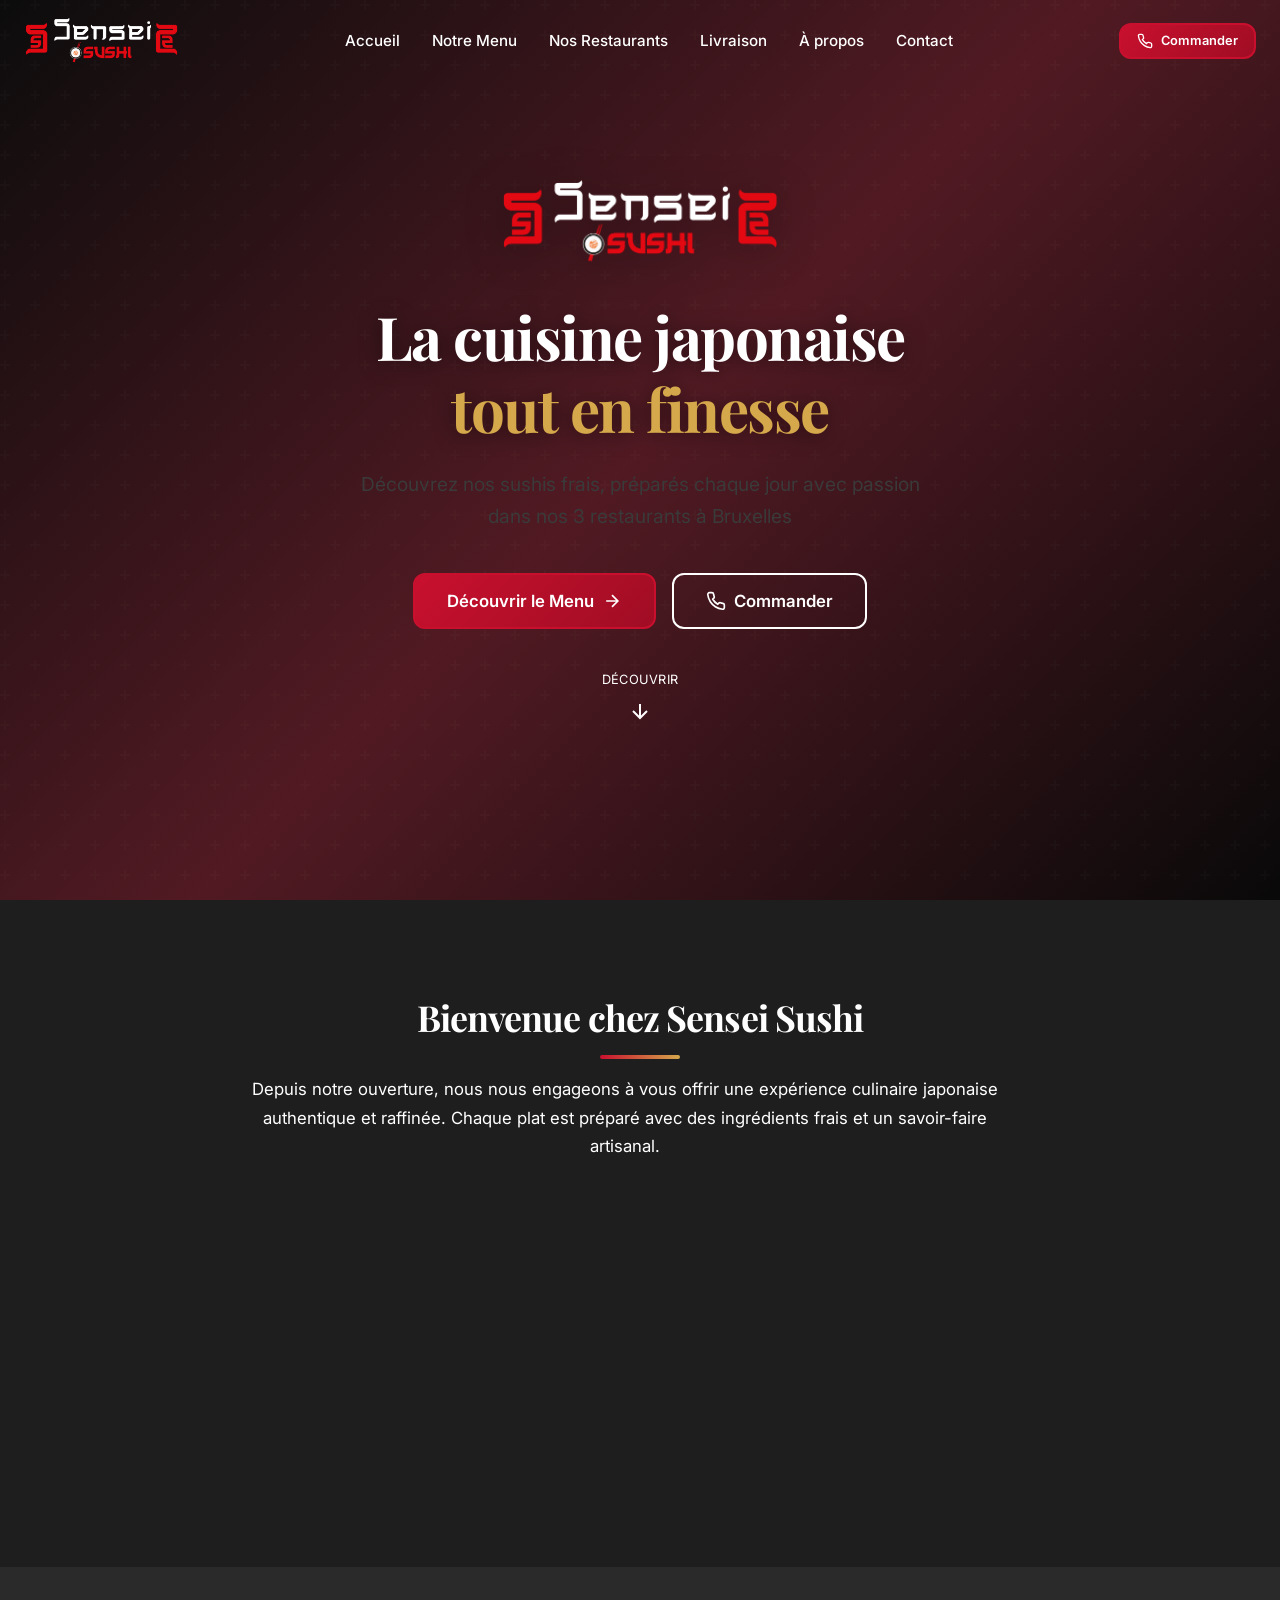
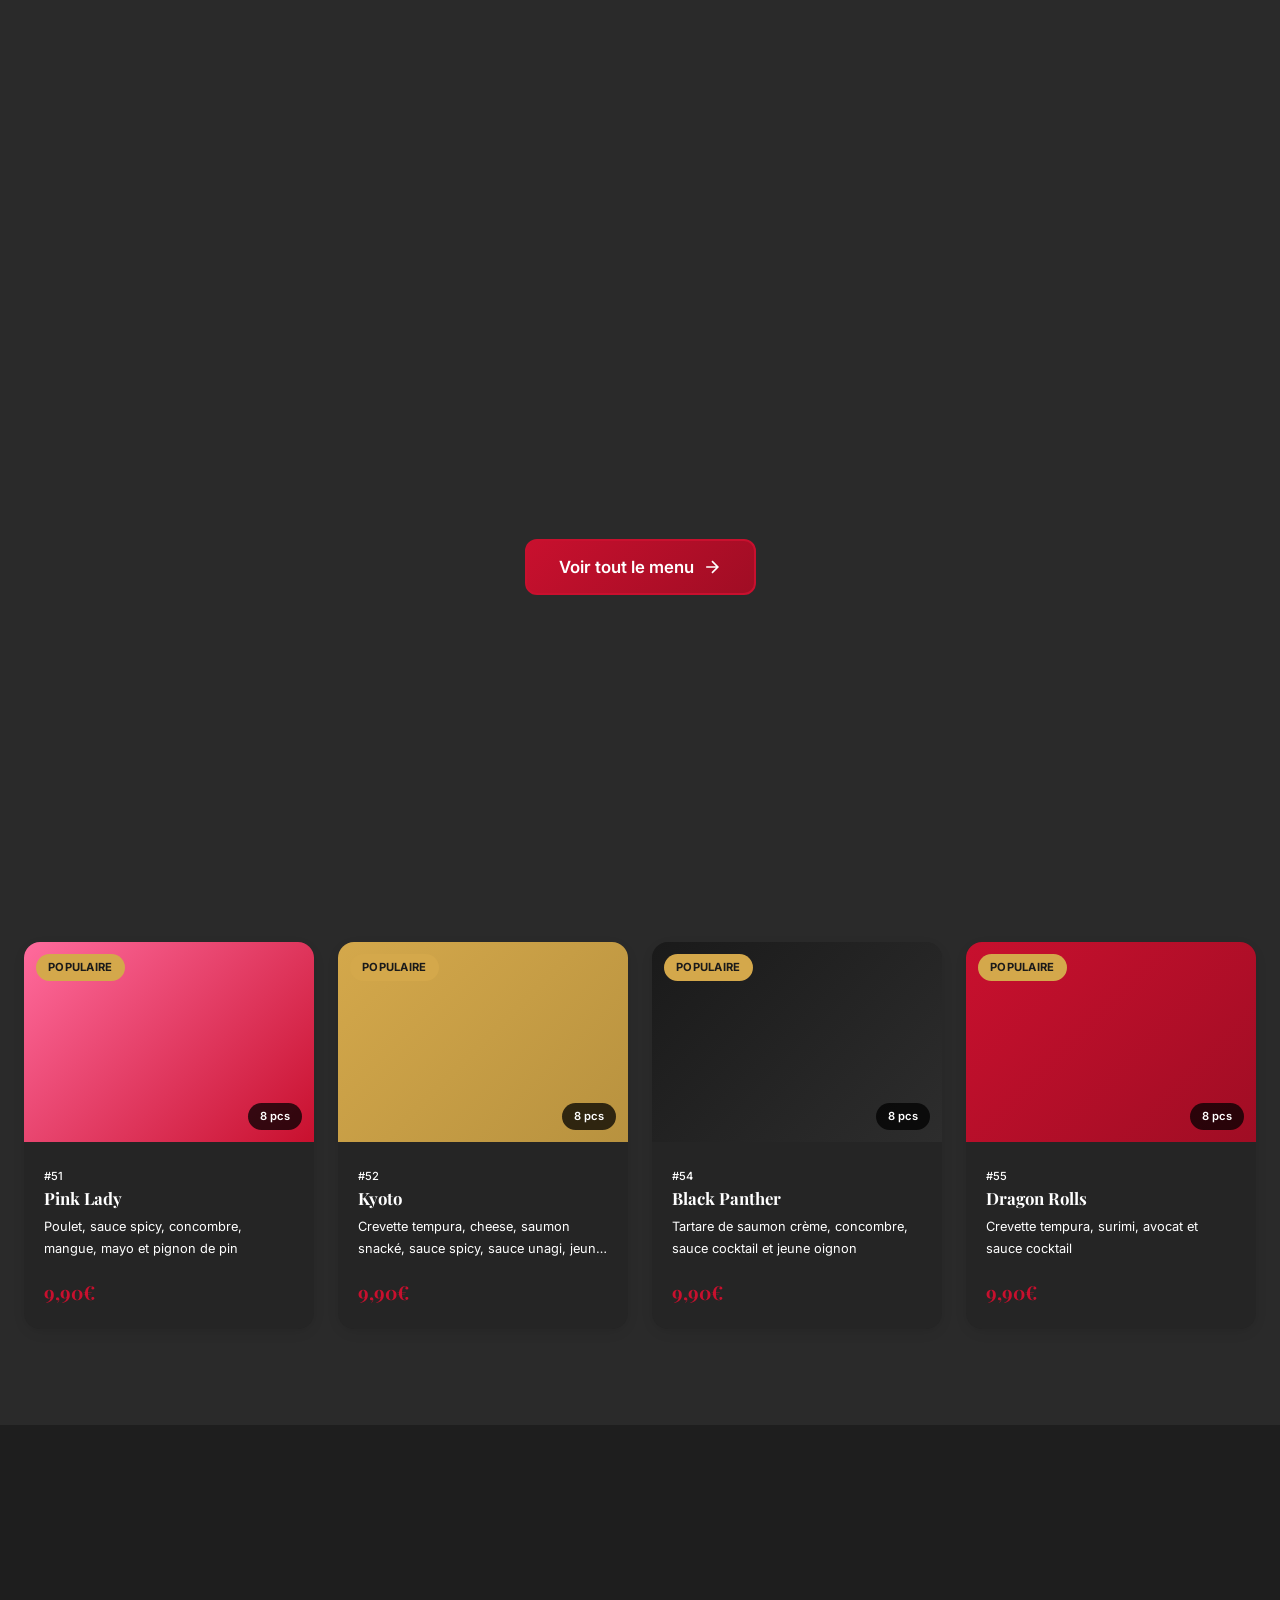
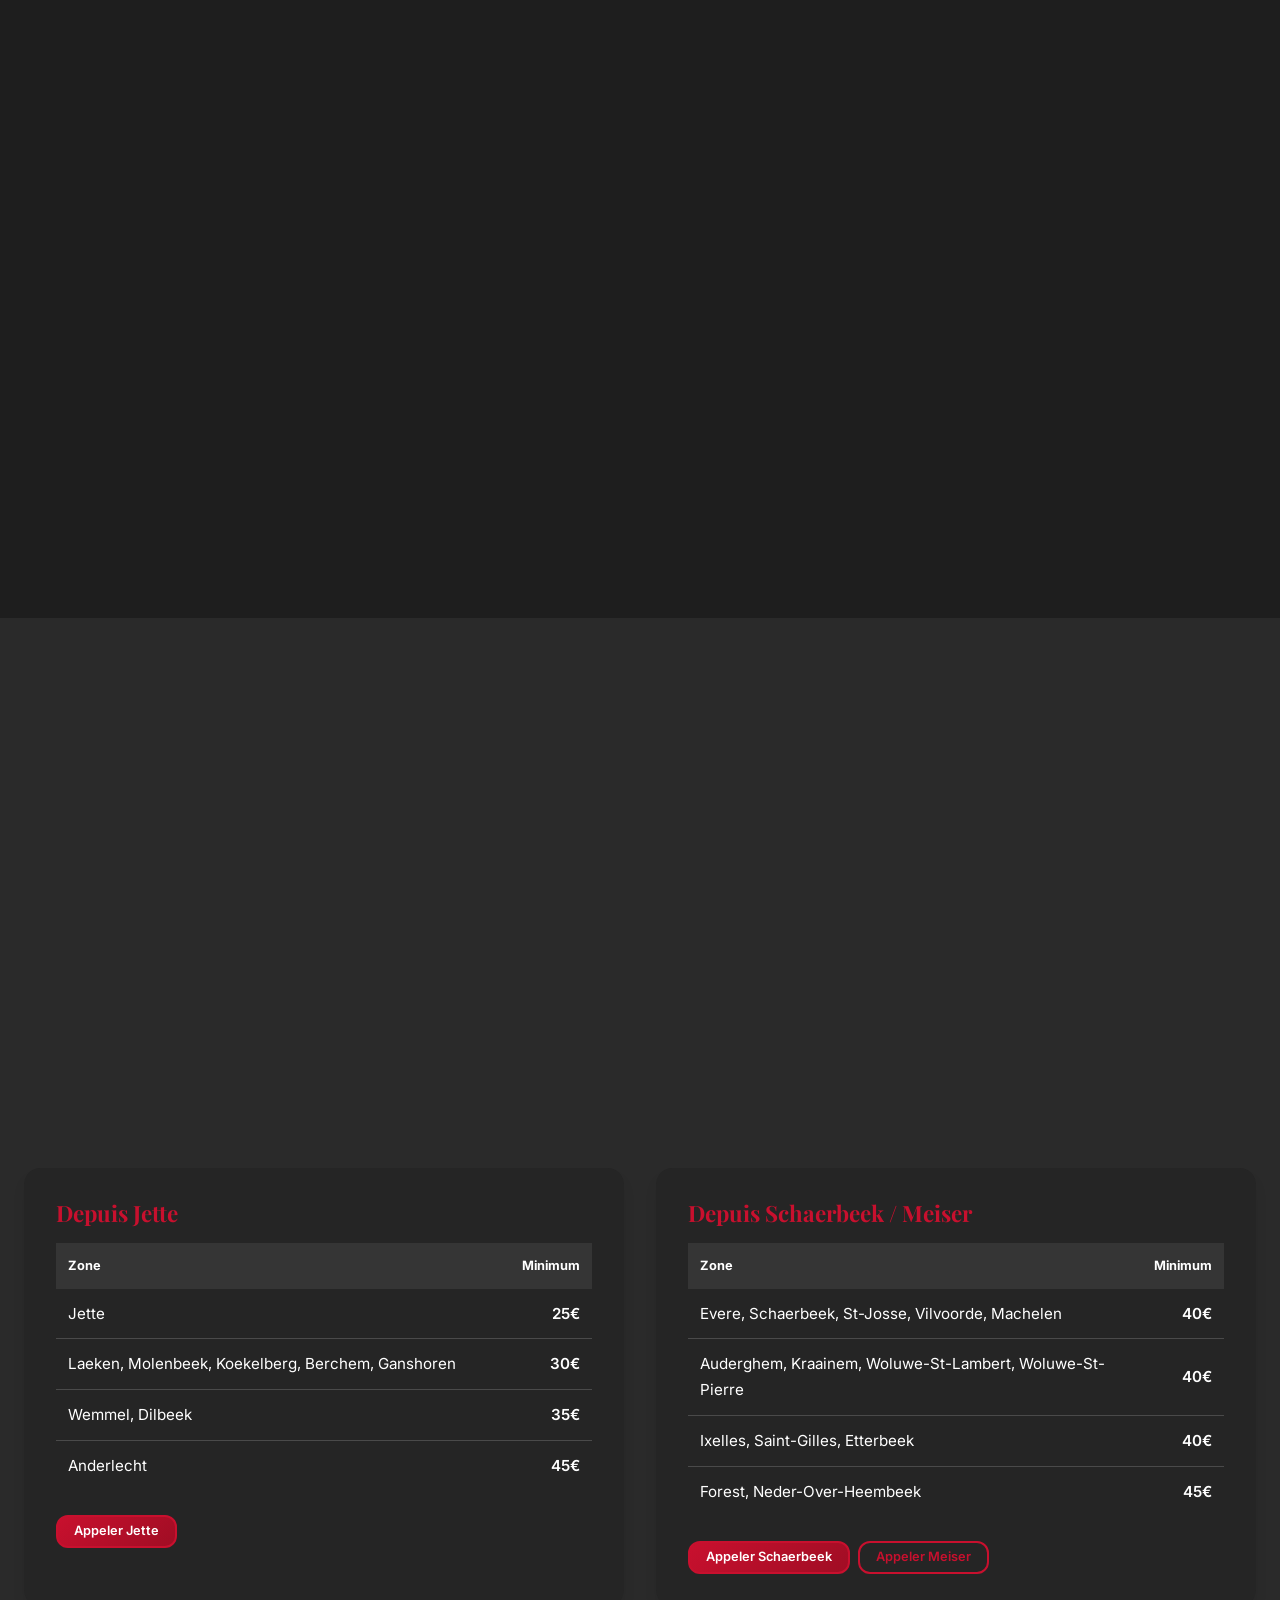
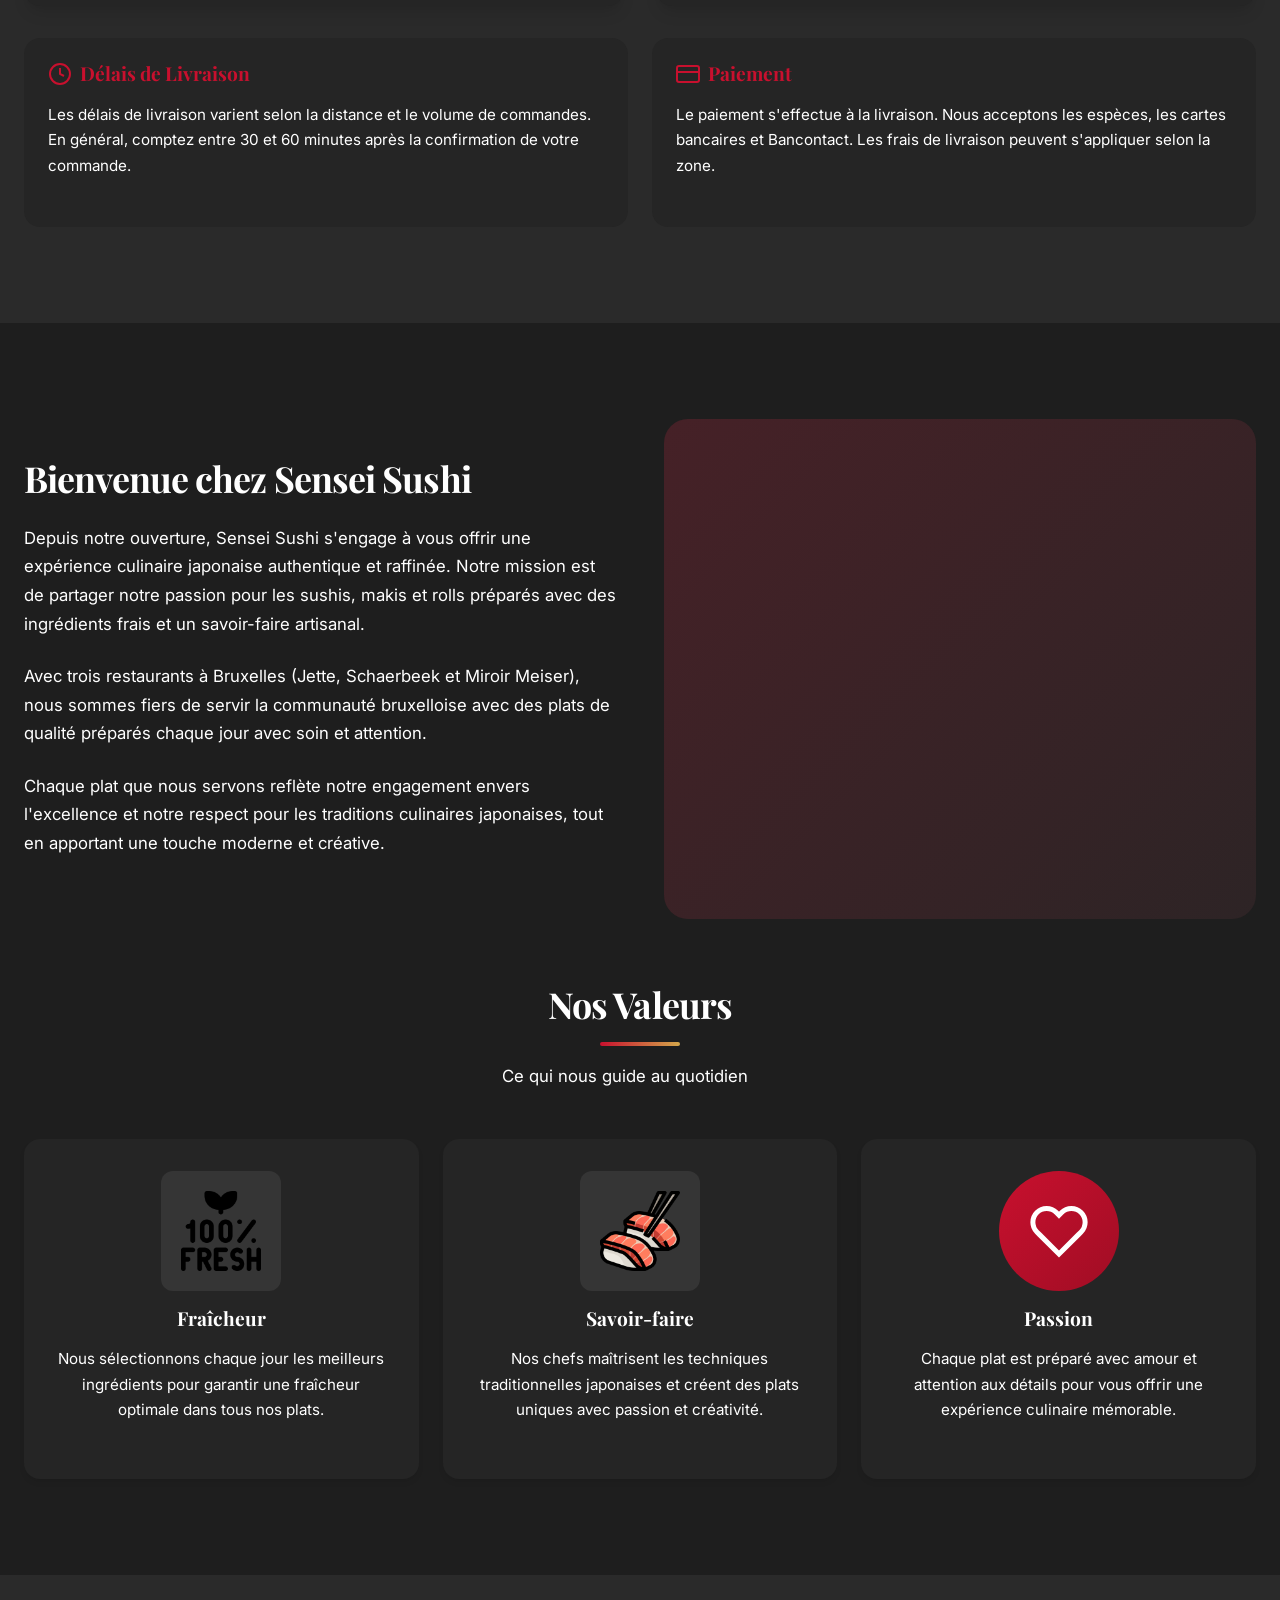
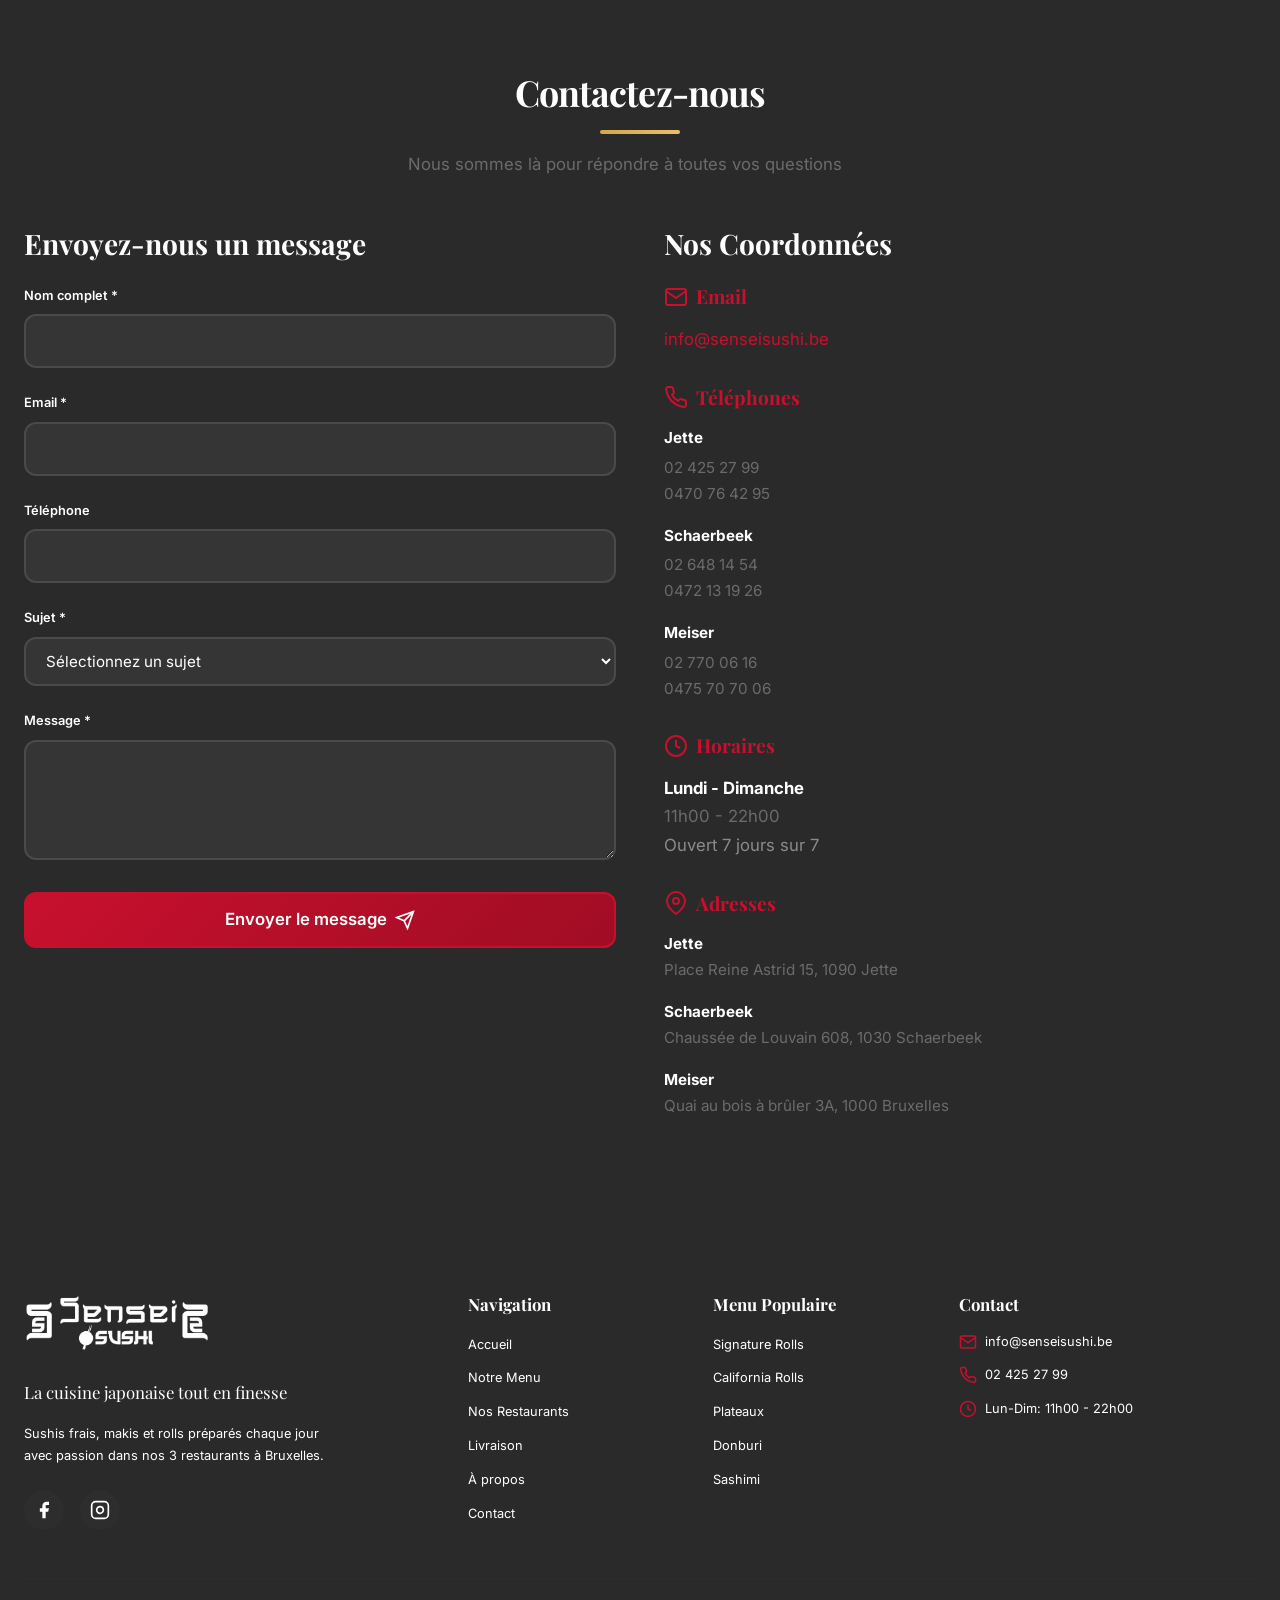
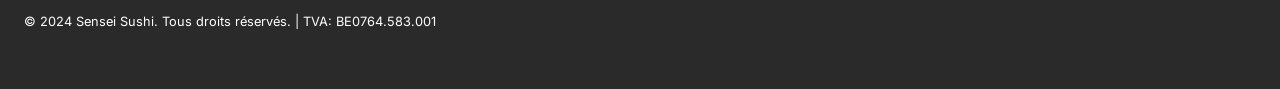
==== commit a925d5bd: "Optimisation des couleurs : tous les textes en blanc pour meilleure lisibilitÃ© en dark mode - Suppr" ====
--- a/fr/index.html
+++ b/fr/index.html
@@ -227,24 +227,24 @@
           <div style="width: 140px; height: 140px; margin-bottom: var(--spacing-4); display: flex; align-items: center; justify-content: center; background: linear-gradient(135deg, rgba(200, 16, 46, 0.08), rgba(200, 16, 46, 0.03)); border-radius: var(--rounded-2xl); border: 1px solid rgba(200, 16, 46, 0.1);">
             <img src="/img/frais.png" alt="Fraîcheur" style="width: 90px; height: 90px; object-fit: contain;" loading="lazy">
           </div>
-          <h3 style="font-size: var(--text-xl); margin-bottom: var(--spacing-2);">Fraîcheur</h3>
-          <p style="color: var(--color-gray-600);">Nos poissons sont sélectionnés chaque jour pour garantir une fraîcheur optimale.</p>
+          <h3 style="font-size: var(--text-xl); margin-bottom: var(--spacing-2); color: var(--color-white);">Fraîcheur</h3>
+          <p style="color: var(--color-white);">Nos poissons sont sélectionnés chaque jour pour garantir une fraîcheur optimale.</p>
         </div>
         
         <div class="flex flex--col" data-animate="fade-up" data-delay="200" style="align-items: center; text-align: center;">
           <div style="width: 140px; height: 140px; margin-bottom: var(--spacing-4); display: flex; align-items: center; justify-content: center; background: linear-gradient(135deg, rgba(212, 168, 75, 0.08), rgba(212, 168, 75, 0.03)); border-radius: var(--rounded-2xl); border: 1px solid rgba(212, 168, 75, 0.1);">
             <img src="/img/sushi.png" alt="Savoir-faire" style="width: 90px; height: 90px; object-fit: contain;" loading="lazy">
           </div>
-          <h3 style="font-size: var(--text-xl); margin-bottom: var(--spacing-2);">Savoir-faire</h3>
-          <p style="color: var(--color-gray-600);">Nos chefs maîtrisent les techniques traditionnelles japonaises avec passion.</p>
+          <h3 style="font-size: var(--text-xl); margin-bottom: var(--spacing-2); color: var(--color-white);">Savoir-faire</h3>
+          <p style="color: var(--color-white);">Nos chefs maîtrisent les techniques traditionnelles japonaises avec passion.</p>
         </div>
         
         <div class="flex flex--col" data-animate="fade-up" data-delay="300" style="align-items: center; text-align: center;">
           <div style="width: 140px; height: 140px; margin-bottom: var(--spacing-4); display: flex; align-items: center; justify-content: center; background: linear-gradient(135deg, rgba(200, 16, 46, 0.08), rgba(200, 16, 46, 0.03)); border-radius: var(--rounded-2xl); border: 1px solid rgba(200, 16, 46, 0.1);">
             <img src="/img/expedition-rapide.png" alt="Livraison" style="width: 90px; height: 90px; object-fit: contain;" loading="lazy">
           </div>
-          <h3 style="font-size: var(--text-xl); margin-bottom: var(--spacing-2);">Livraison</h3>
-          <p style="color: var(--color-gray-600);">Commandez en ligne et recevez vos sushis frais directement chez vous.</p>
+          <h3 style="font-size: var(--text-xl); margin-bottom: var(--spacing-2); color: var(--color-white);">Livraison</h3>
+          <p style="color: var(--color-white);">Commandez en ligne et recevez vos sushis frais directement chez vous.</p>
         </div>
       </div>
     </div>
@@ -568,7 +568,7 @@
             </svg>
           </div>
           <h3 style="font-size: var(--text-xl); margin-bottom: var(--spacing-2); color: var(--color-white);">1. Appelez-nous</h3>
-          <p style="color: var(--color-gray-600);">Contactez le restaurant le plus proche de chez vous</p>
+          <p style="color: var(--color-white);">Contactez le restaurant le plus proche de chez vous</p>
         </div>
         
         <div class="flex flex--col" data-animate="fade-up" data-delay="200" style="text-align: center; padding: var(--spacing-6); background: var(--color-bg-card); border-radius: var(--rounded-xl); box-shadow: var(--shadow-md);">
@@ -580,7 +580,7 @@
             </svg>
           </div>
           <h3 style="font-size: var(--text-xl); margin-bottom: var(--spacing-2); color: var(--color-white);">2. Choisissez vos plats</h3>
-          <p style="color: var(--color-gray-600);">Sélectionnez vos sushis préférés dans notre menu</p>
+          <p style="color: var(--color-white);">Sélectionnez vos sushis préférés dans notre menu</p>
         </div>
         
         <div class="flex flex--col" data-animate="fade-up" data-delay="300" style="text-align: center; padding: var(--spacing-6); background: var(--color-bg-card); border-radius: var(--rounded-xl); box-shadow: var(--shadow-md);">
@@ -591,7 +591,7 @@
             </svg>
           </div>
           <h3 style="font-size: var(--text-xl); margin-bottom: var(--spacing-2); color: var(--color-white);">3. Recevez votre commande</h3>
-          <p style="color: var(--color-gray-600);">Livraison rapide et soignée à votre domicile</p>
+          <p style="color: var(--color-white);">Livraison rapide et soignée à votre domicile</p>
         </div>
       </div>
       
@@ -608,19 +608,19 @@
             </thead>
             <tbody>
               <tr style="border-bottom: 1px solid var(--color-gray-300);">
-                <td style="padding: var(--spacing-3); color: var(--color-gray-600);">Jette</td>
+                <td style="padding: var(--spacing-3); color: var(--color-white);">Jette</td>
                 <td style="padding: var(--spacing-3); text-align: right; font-weight: var(--font-semibold); color: var(--color-white);">25€</td>
               </tr>
               <tr style="border-bottom: 1px solid var(--color-gray-300);">
-                <td style="padding: var(--spacing-3); color: var(--color-gray-600);">Laeken, Molenbeek, Koekelberg, Berchem, Ganshoren</td>
+                <td style="padding: var(--spacing-3); color: var(--color-white);">Laeken, Molenbeek, Koekelberg, Berchem, Ganshoren</td>
                 <td style="padding: var(--spacing-3); text-align: right; font-weight: var(--font-semibold); color: var(--color-white);">30€</td>
               </tr>
               <tr style="border-bottom: 1px solid var(--color-gray-300);">
-                <td style="padding: var(--spacing-3); color: var(--color-gray-600);">Wemmel, Dilbeek</td>
+                <td style="padding: var(--spacing-3); color: var(--color-white);">Wemmel, Dilbeek</td>
                 <td style="padding: var(--spacing-3); text-align: right; font-weight: var(--font-semibold); color: var(--color-white);">35€</td>
               </tr>
               <tr>
-                <td style="padding: var(--spacing-3); color: var(--color-gray-600);">Anderlecht</td>
+                <td style="padding: var(--spacing-3); color: var(--color-white);">Anderlecht</td>
                 <td style="padding: var(--spacing-3); text-align: right; font-weight: var(--font-semibold); color: var(--color-white);">45€</td>
               </tr>
             </tbody>
@@ -642,19 +642,19 @@
             </thead>
             <tbody>
               <tr style="border-bottom: 1px solid var(--color-gray-300);">
-                <td style="padding: var(--spacing-3); color: var(--color-gray-600);">Evere, Schaerbeek, St-Josse, Vilvoorde, Machelen</td>
+                <td style="padding: var(--spacing-3); color: var(--color-white);">Evere, Schaerbeek, St-Josse, Vilvoorde, Machelen</td>
                 <td style="padding: var(--spacing-3); text-align: right; font-weight: var(--font-semibold); color: var(--color-white);">40€</td>
               </tr>
               <tr style="border-bottom: 1px solid var(--color-gray-300);">
-                <td style="padding: var(--spacing-3); color: var(--color-gray-600);">Auderghem, Kraainem, Woluwe-St-Lambert, Woluwe-St-Pierre</td>
+                <td style="padding: var(--spacing-3); color: var(--color-white);">Auderghem, Kraainem, Woluwe-St-Lambert, Woluwe-St-Pierre</td>
                 <td style="padding: var(--spacing-3); text-align: right; font-weight: var(--font-semibold); color: var(--color-white);">40€</td>
               </tr>
               <tr style="border-bottom: 1px solid var(--color-gray-300);">
-                <td style="padding: var(--spacing-3); color: var(--color-gray-600);">Ixelles, Saint-Gilles, Etterbeek</td>
+                <td style="padding: var(--spacing-3); color: var(--color-white);">Ixelles, Saint-Gilles, Etterbeek</td>
                 <td style="padding: var(--spacing-3); text-align: right; font-weight: var(--font-semibold); color: var(--color-white);">40€</td>
               </tr>
               <tr>
-                <td style="padding: var(--spacing-3); color: var(--color-gray-600);">Forest, Neder-Over-Heembeek</td>
+                <td style="padding: var(--spacing-3); color: var(--color-white);">Forest, Neder-Over-Heembeek</td>
                 <td style="padding: var(--spacing-3); text-align: right; font-weight: var(--font-semibold); color: var(--color-white);">45€</td>
               </tr>
             </tbody>
@@ -675,7 +675,7 @@
             </svg>
             Délais de Livraison
           </h3>
-          <p style="color: var(--color-gray-600); line-height: var(--leading-relaxed);">
+          <p style="color: var(--color-white); line-height: var(--leading-relaxed);">
             Les délais de livraison varient selon la distance et le volume de commandes. 
             En général, comptez entre 30 et 60 minutes après la confirmation de votre commande.
           </p>
@@ -689,7 +689,7 @@
             </svg>
             Paiement
           </h3>
-          <p style="color: var(--color-gray-600); line-height: var(--leading-relaxed);">
+          <p style="color: var(--color-white); line-height: var(--leading-relaxed);">
             Le paiement s'effectue à la livraison. Nous acceptons les espèces, les cartes bancaires 
             et Bancontact. Les frais de livraison peuvent s'appliquer selon la zone.
           </p>
@@ -704,15 +704,15 @@
       <div class="grid grid--2" style="gap: var(--spacing-12); align-items: center;">
         <div data-animate="fade-right">
           <h2 style="font-size: var(--text-4xl); margin-bottom: var(--spacing-6); color: var(--color-white);">Bienvenue chez Sensei Sushi</h2>
-          <p style="font-size: var(--text-lg); line-height: var(--leading-relaxed); color: var(--color-gray-600); margin-bottom: var(--spacing-6);">
+          <p style="font-size: var(--text-lg); line-height: var(--leading-relaxed); color: var(--color-white); margin-bottom: var(--spacing-6);">
             Depuis notre ouverture, Sensei Sushi s'engage à vous offrir une expérience culinaire japonaise authentique et raffinée. 
             Notre mission est de partager notre passion pour les sushis, makis et rolls préparés avec des ingrédients frais et un savoir-faire artisanal.
           </p>
-          <p style="font-size: var(--text-lg); line-height: var(--leading-relaxed); color: var(--color-gray-600); margin-bottom: var(--spacing-6);">
+          <p style="font-size: var(--text-lg); line-height: var(--leading-relaxed); color: var(--color-white); margin-bottom: var(--spacing-6);">
             Avec trois restaurants à Bruxelles (Jette, Schaerbeek et Miroir Meiser), nous sommes fiers de servir la communauté 
             bruxelloise avec des plats de qualité préparés chaque jour avec soin et attention.
           </p>
-          <p style="font-size: var(--text-lg); line-height: var(--leading-relaxed); color: var(--color-gray-600);">
+          <p style="font-size: var(--text-lg); line-height: var(--leading-relaxed); color: var(--color-white);">
             Chaque plat que nous servons reflète notre engagement envers l'excellence et notre respect pour les traditions culinaires japonaises, 
             tout en apportant une touche moderne et créative.
           </p>
@@ -735,7 +735,7 @@
             <img src="/img/frais.png" alt="Fraîcheur" style="width: 80px; height: 80px; object-fit: contain;" loading="lazy">
           </div>
           <h3 style="font-size: var(--text-xl); margin-bottom: var(--spacing-4); color: var(--color-white);">Fraîcheur</h3>
-          <p style="color: var(--color-gray-600); line-height: var(--leading-relaxed);">
+          <p style="color: var(--color-white); line-height: var(--leading-relaxed);">
             Nous sélectionnons chaque jour les meilleurs ingrédients pour garantir une fraîcheur optimale dans tous nos plats.
           </p>
         </div>
@@ -745,7 +745,7 @@
             <img src="/img/sushi.png" alt="Savoir-faire" style="width: 80px; height: 80px; object-fit: contain;" loading="lazy">
           </div>
           <h3 style="font-size: var(--text-xl); margin-bottom: var(--spacing-4); color: var(--color-white);">Savoir-faire</h3>
-          <p style="color: var(--color-gray-600); line-height: var(--leading-relaxed);">
+          <p style="color: var(--color-white); line-height: var(--leading-relaxed);">
             Nos chefs maîtrisent les techniques traditionnelles japonaises et créent des plats uniques avec passion et créativité.
           </p>
         </div>
@@ -757,7 +757,7 @@
             </svg>
           </div>
           <h3 style="font-size: var(--text-xl); margin-bottom: var(--spacing-4); color: var(--color-white);">Passion</h3>
-          <p style="color: var(--color-gray-600); line-height: var(--leading-relaxed);">
+          <p style="color: var(--color-white); line-height: var(--leading-relaxed);">
             Chaque plat est préparé avec amour et attention aux détails pour vous offrir une expérience culinaire mémorable.
           </p>
         </div>
--- a/assets/css/layout.css
+++ b/assets/css/layout.css
@@ -92,7 +92,7 @@
 
 .section-subtitle {
   font-size: var(--text-lg);
-  color: var(--color-gray-500);
+  color: var(--color-white);
   line-height: var(--leading-relaxed);
 }
 
--- a/assets/css/cards.css
+++ b/assets/css/cards.css
@@ -66,7 +66,7 @@
 
 .menu-card__number {
   font-size: var(--text-xs);
-  color: var(--color-gray-400);
+  color: var(--color-white);
   font-weight: var(--font-medium);
   margin-bottom: var(--spacing-1);
 }
@@ -75,13 +75,13 @@
   font-family: var(--font-heading);
   font-size: var(--text-lg);
   font-weight: var(--font-bold);
-  color: var(--color-black);
+  color: var(--color-white);
   margin-bottom: var(--spacing-2);
 }
 
 .menu-card__description {
   font-size: var(--text-sm);
-  color: var(--color-gray-600);
+  color: var(--color-white);
   line-height: var(--leading-relaxed);
   margin-bottom: var(--spacing-4);
   display: -webkit-box;
@@ -170,7 +170,7 @@
 
 .category-card__count {
   font-size: var(--text-sm);
-  color: var(--color-gray-300);
+  color: var(--color-white);
 }
 
 .category-card__arrow {
@@ -256,7 +256,7 @@
   align-items: flex-start;
   gap: var(--spacing-2);
   font-style: normal;
-  color: var(--color-gray-400);
+  color: var(--color-white);
   margin-bottom: var(--spacing-4);
   line-height: var(--leading-normal);
 }
@@ -278,7 +278,7 @@
   display: flex;
   align-items: center;
   gap: var(--spacing-2);
-  color: var(--color-gray-700);
+  color: var(--color-white);
   font-weight: var(--font-medium);
   transition: color var(--transition-fast);
 }
--- a/assets/css/footer.css
+++ b/assets/css/footer.css
@@ -43,7 +43,7 @@
 .footer__description {
   font-size: var(--text-sm);
   line-height: var(--leading-relaxed);
-  color: var(--color-gray-400);
+  color: var(--color-white);
   margin-bottom: var(--spacing-6);
 }
 
@@ -89,7 +89,7 @@
 }
 
 .footer__links a {
-  color: var(--color-gray-400);
+  color: var(--color-white);
   font-size: var(--text-sm);
   transition: color var(--transition-fast);
 }
@@ -109,7 +109,7 @@
   align-items: flex-start;
   gap: var(--spacing-2);
   font-size: var(--text-sm);
-  color: var(--color-gray-400);
+  color: var(--color-white);
 }
 
 .footer__contact svg {
@@ -119,7 +119,7 @@
 }
 
 .footer__contact a {
-  color: var(--color-gray-400);
+  color: var(--color-white);
   transition: color var(--transition-fast);
 }
 
@@ -142,7 +142,7 @@
 
 .footer__copyright {
   font-size: var(--text-sm);
-  color: var(--color-gray-500);
+  color: var(--color-white);
 }
 
 .footer__legal {
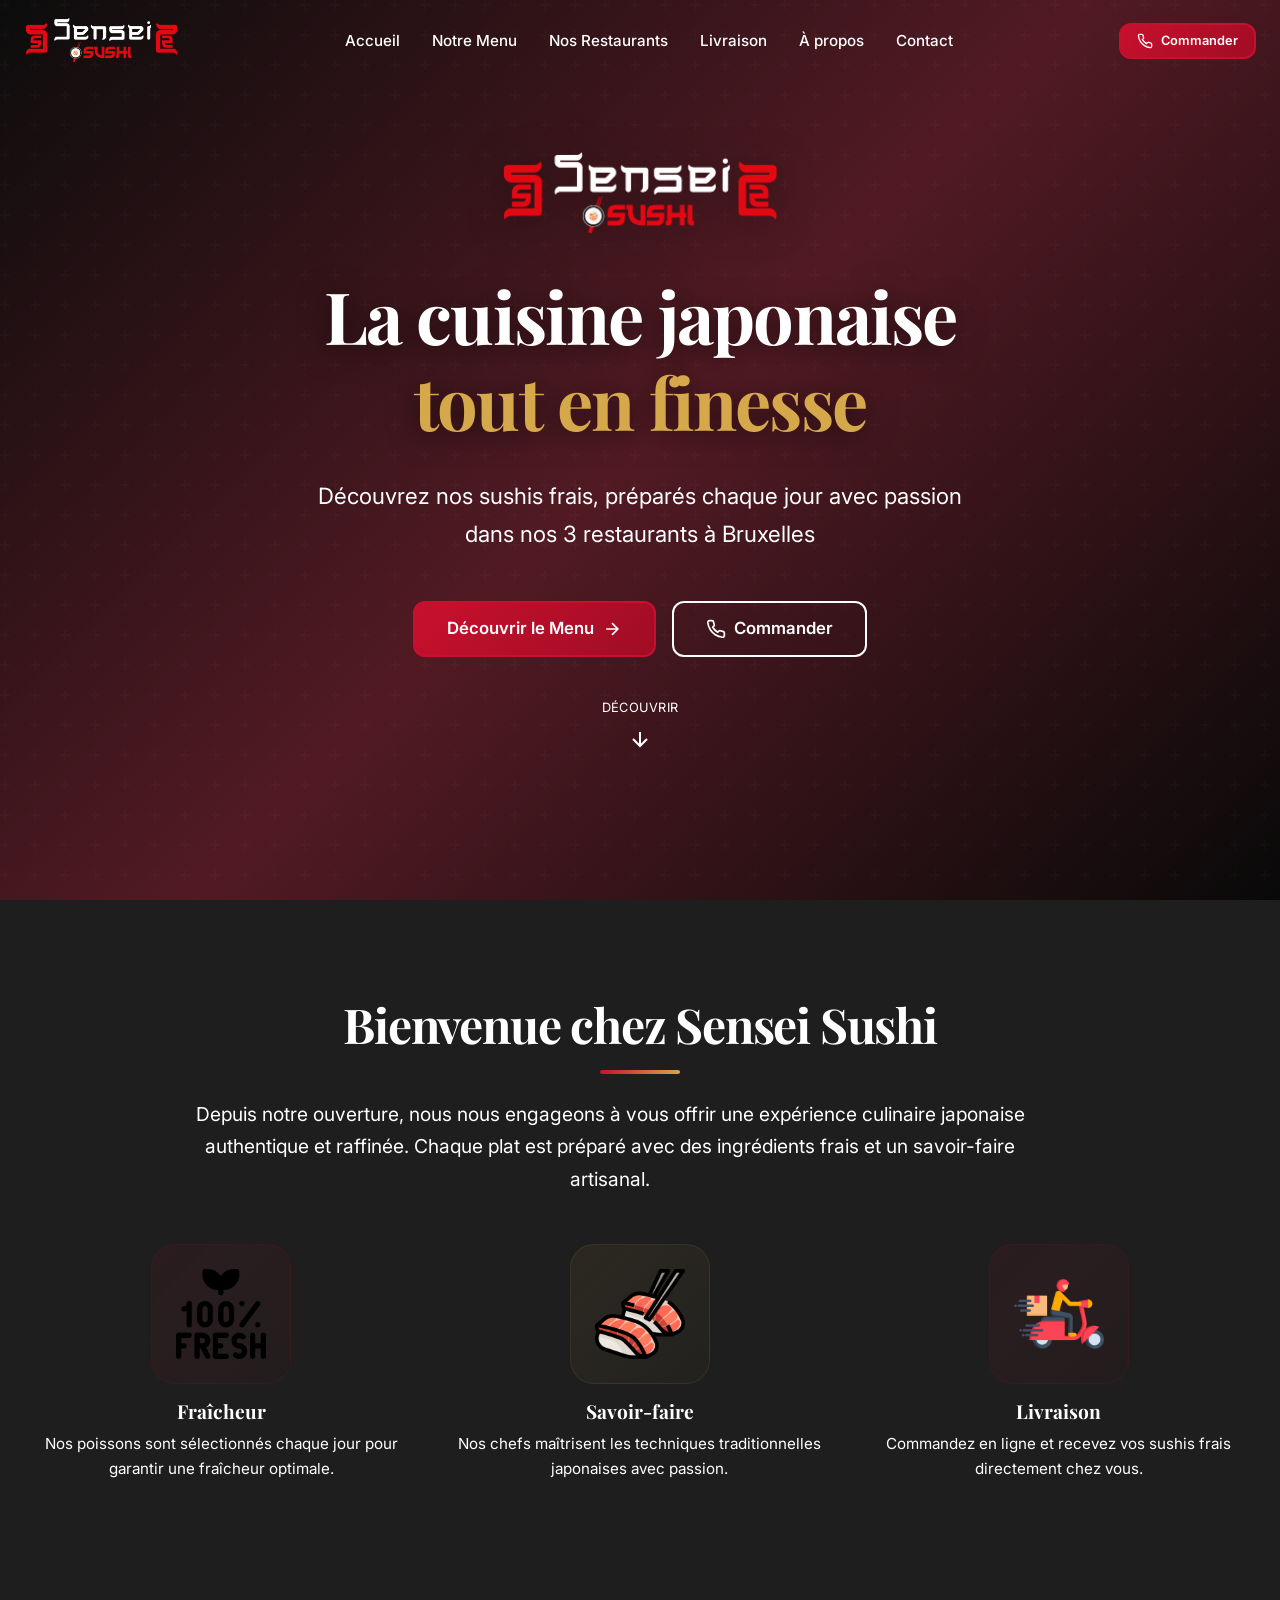
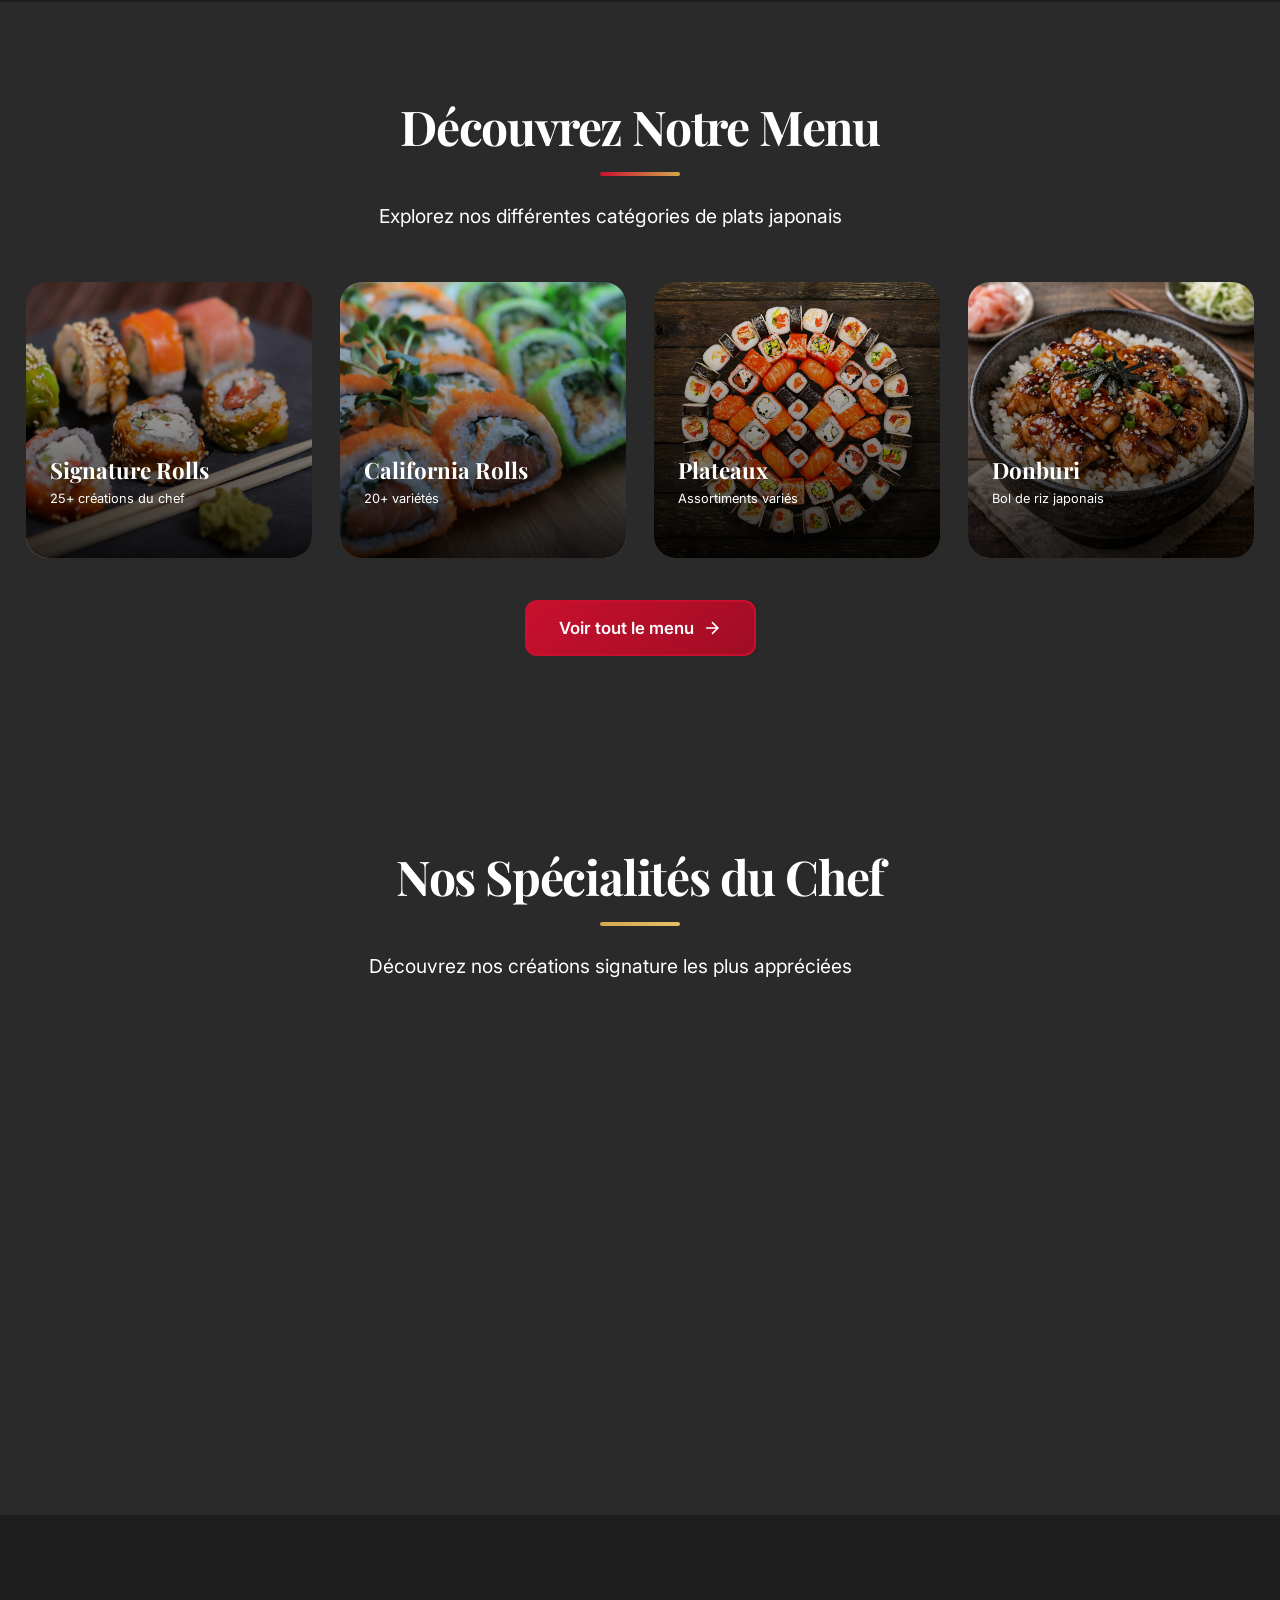
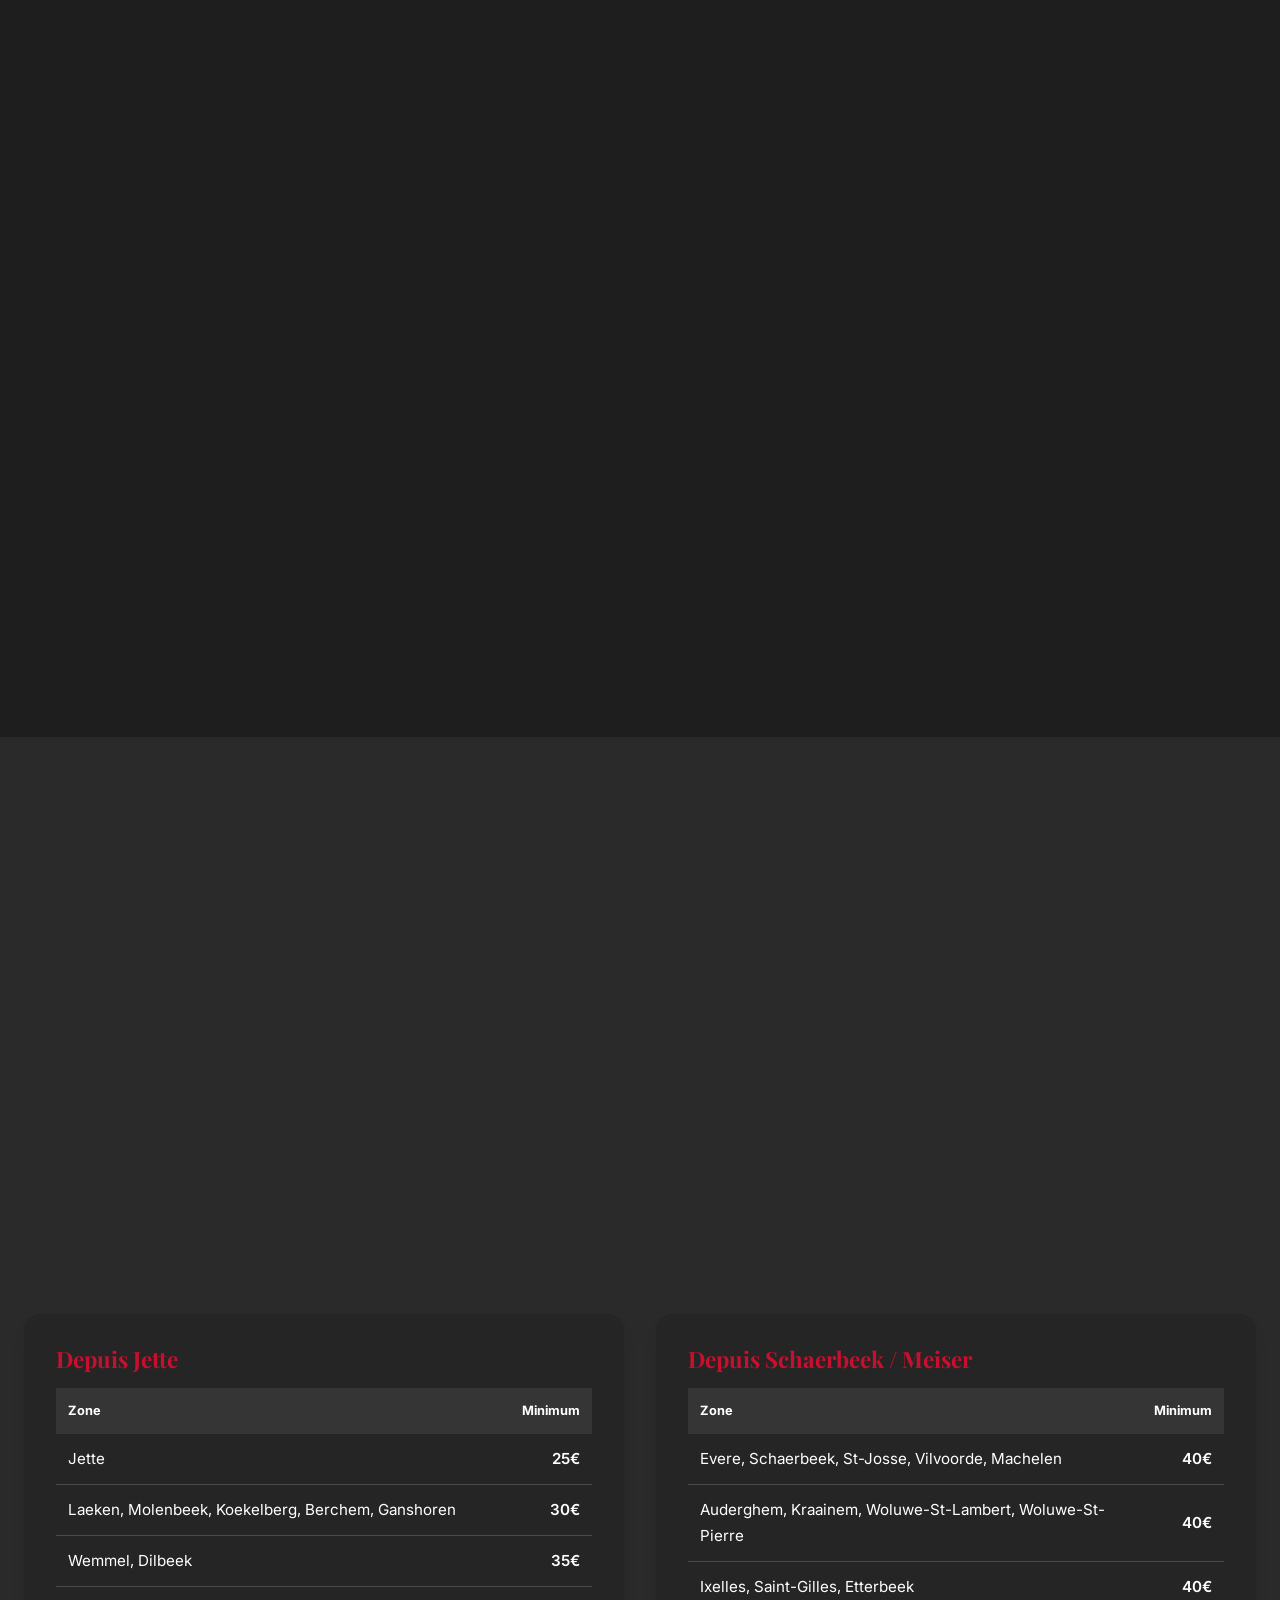
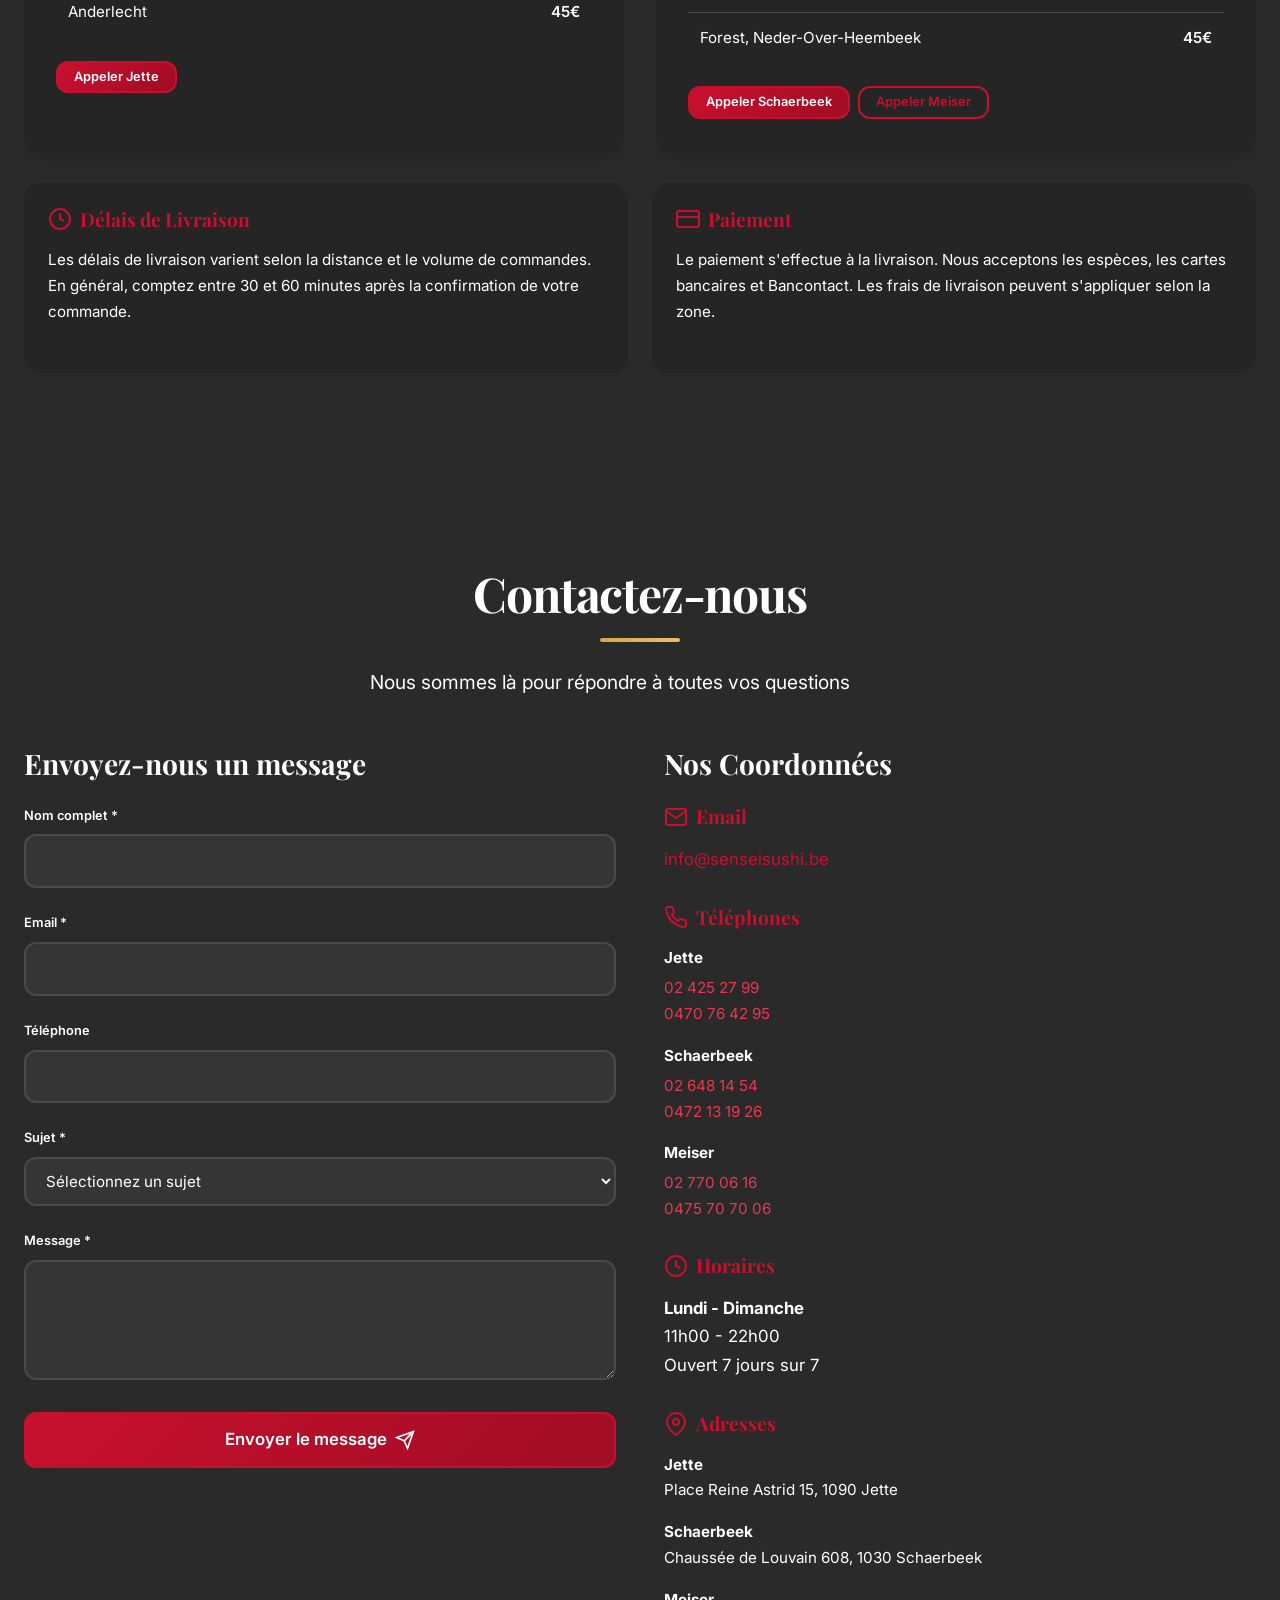
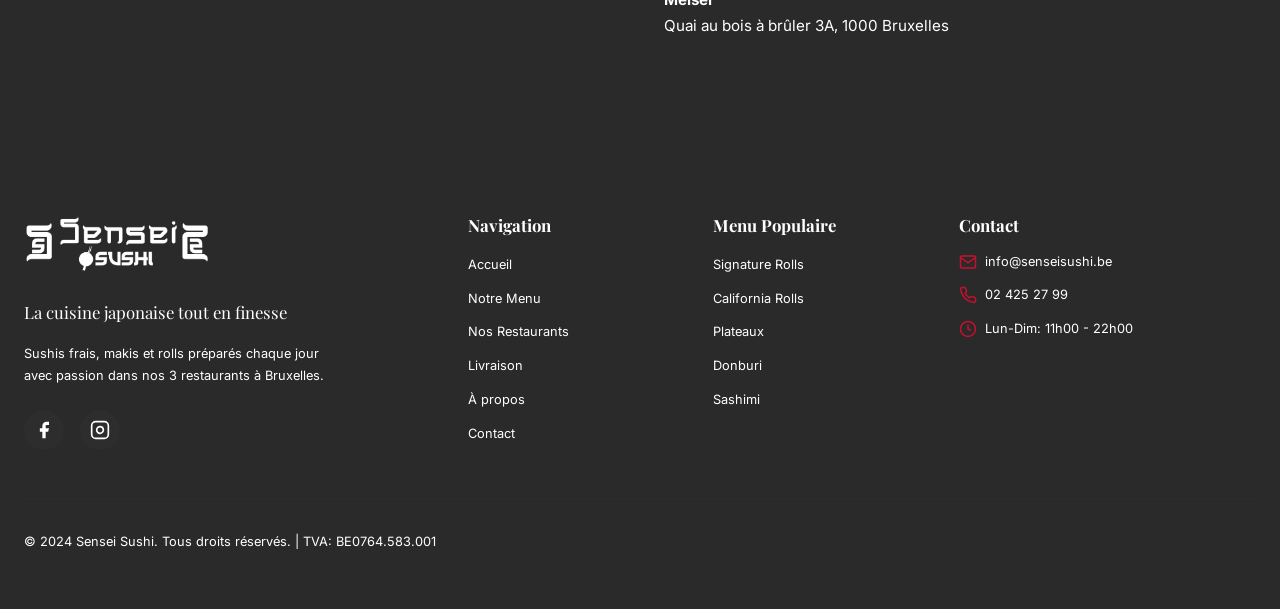
==== commit d7fc6db8: "Design moderne : hover effects amÃ©liorÃ©s, typographie impactante, animations fluides et espacement" ====
--- a/fr/index.html
+++ b/fr/index.html
@@ -698,73 +698,6 @@
     </div>
   </section>
 
-  <!-- SECTION À PROPOS -->
-  <section id="a-propos" class="section" style="scroll-margin-top: 80px;">
-    <div class="container">
-      <div class="grid grid--2" style="gap: var(--spacing-12); align-items: center;">
-        <div data-animate="fade-right">
-          <h2 style="font-size: var(--text-4xl); margin-bottom: var(--spacing-6); color: var(--color-white);">Bienvenue chez Sensei Sushi</h2>
-          <p style="font-size: var(--text-lg); line-height: var(--leading-relaxed); color: var(--color-white); margin-bottom: var(--spacing-6);">
-            Depuis notre ouverture, Sensei Sushi s'engage à vous offrir une expérience culinaire japonaise authentique et raffinée. 
-            Notre mission est de partager notre passion pour les sushis, makis et rolls préparés avec des ingrédients frais et un savoir-faire artisanal.
-          </p>
-          <p style="font-size: var(--text-lg); line-height: var(--leading-relaxed); color: var(--color-white); margin-bottom: var(--spacing-6);">
-            Avec trois restaurants à Bruxelles (Jette, Schaerbeek et Miroir Meiser), nous sommes fiers de servir la communauté 
-            bruxelloise avec des plats de qualité préparés chaque jour avec soin et attention.
-          </p>
-          <p style="font-size: var(--text-lg); line-height: var(--leading-relaxed); color: var(--color-white);">
-            Chaque plat que nous servons reflète notre engagement envers l'excellence et notre respect pour les traditions culinaires japonaises, 
-            tout en apportant une touche moderne et créative.
-          </p>
-        </div>
-        <div data-animate="fade-left">
-          <div style="width: 100%; height: 500px; border-radius: var(--rounded-2xl); overflow: hidden; position: relative; background: var(--color-bg-card);">
-            <div style="position: absolute; inset: 0; background: linear-gradient(135deg, rgba(200, 16, 46, 0.2), rgba(200, 16, 46, 0.05));"></div>
-          </div>
-        </div>
-      </div>
-      
-      <div class="section-header" style="margin-top: var(--spacing-16);">
-        <h2 class="section-title">Nos Valeurs</h2>
-        <p class="section-subtitle">Ce qui nous guide au quotidien</p>
-      </div>
-      
-      <div class="grid grid--3" style="margin-top: var(--spacing-12);">
-        <div data-animate="fade-up" style="text-align: center; padding: var(--spacing-8); background: var(--color-bg-card); border-radius: var(--rounded-xl); box-shadow: var(--shadow-md);">
-          <div style="width: 120px; height: 120px; margin: 0 auto var(--spacing-4); border-radius: var(--rounded-lg); overflow: hidden; background: var(--color-bg-tertiary); display: flex; align-items: center; justify-content: center;">
-            <img src="/img/frais.png" alt="Fraîcheur" style="width: 80px; height: 80px; object-fit: contain;" loading="lazy">
-          </div>
-          <h3 style="font-size: var(--text-xl); margin-bottom: var(--spacing-4); color: var(--color-white);">Fraîcheur</h3>
-          <p style="color: var(--color-white); line-height: var(--leading-relaxed);">
-            Nous sélectionnons chaque jour les meilleurs ingrédients pour garantir une fraîcheur optimale dans tous nos plats.
-          </p>
-        </div>
-        
-        <div data-animate="fade-up" data-delay="100" style="text-align: center; padding: var(--spacing-8); background: var(--color-bg-card); border-radius: var(--rounded-xl); box-shadow: var(--shadow-md);">
-          <div style="width: 120px; height: 120px; margin: 0 auto var(--spacing-4); border-radius: var(--rounded-lg); overflow: hidden; background: var(--color-bg-tertiary); display: flex; align-items: center; justify-content: center;">
-            <img src="/img/sushi.png" alt="Savoir-faire" style="width: 80px; height: 80px; object-fit: contain;" loading="lazy">
-          </div>
-          <h3 style="font-size: var(--text-xl); margin-bottom: var(--spacing-4); color: var(--color-white);">Savoir-faire</h3>
-          <p style="color: var(--color-white); line-height: var(--leading-relaxed);">
-            Nos chefs maîtrisent les techniques traditionnelles japonaises et créent des plats uniques avec passion et créativité.
-          </p>
-        </div>
-        
-        <div data-animate="fade-up" data-delay="200" style="text-align: center; padding: var(--spacing-8); background: var(--color-bg-card); border-radius: var(--rounded-xl); box-shadow: var(--shadow-md);">
-          <div style="width: 120px; height: 120px; margin: 0 auto var(--spacing-4); border-radius: var(--rounded-full); background: linear-gradient(135deg, var(--color-primary), var(--color-primary-dark)); display: flex; align-items: center; justify-content: center;">
-            <svg width="60" height="60" viewBox="0 0 24 24" fill="none" stroke="white" stroke-width="2">
-              <path d="M20.84 4.61a5.5 5.5 0 0 0-7.78 0L12 5.67l-1.06-1.06a5.5 5.5 0 0 0-7.78 7.78l1.06 1.06L12 21.23l7.78-7.78 1.06-1.06a5.5 5.5 0 0 0 0-7.78z"/>
-            </svg>
-          </div>
-          <h3 style="font-size: var(--text-xl); margin-bottom: var(--spacing-4); color: var(--color-white);">Passion</h3>
-          <p style="color: var(--color-white); line-height: var(--leading-relaxed);">
-            Chaque plat est préparé avec amour et attention aux détails pour vous offrir une expérience culinaire mémorable.
-          </p>
-        </div>
-      </div>
-    </div>
-  </section>
-
   <!-- SECTION CONTACT -->
   <section id="contact" class="section section--dark" style="scroll-margin-top: 80px;">
     <div class="container">
@@ -847,18 +780,18 @@
             <div style="display: flex; flex-direction: column; gap: var(--spacing-4);">
               <div>
                 <strong style="display: block; margin-bottom: var(--spacing-1); color: var(--color-white);">Jette</strong>
-                <a href="tel:024252799" style="color: var(--color-gray-400);">02 425 27 99</a><br>
-                <a href="tel:0470764295" style="color: var(--color-gray-400);">0470 76 42 95</a>
+                <a href="tel:024252799" style="color: var(--color-primary-light);">02 425 27 99</a><br>
+                <a href="tel:0470764295" style="color: var(--color-primary-light);">0470 76 42 95</a>
               </div>
               <div>
                 <strong style="display: block; margin-bottom: var(--spacing-1); color: var(--color-white);">Schaerbeek</strong>
-                <a href="tel:026481454" style="color: var(--color-gray-400);">02 648 14 54</a><br>
-                <a href="tel:0472131926" style="color: var(--color-gray-400);">0472 13 19 26</a>
+                <a href="tel:026481454" style="color: var(--color-primary-light);">02 648 14 54</a><br>
+                <a href="tel:0472131926" style="color: var(--color-primary-light);">0472 13 19 26</a>
               </div>
               <div>
                 <strong style="display: block; margin-bottom: var(--spacing-1); color: var(--color-white);">Meiser</strong>
-                <a href="tel:027700616" style="color: var(--color-gray-400);">02 770 06 16</a><br>
-                <a href="tel:0475707006" style="color: var(--color-gray-400);">0475 70 70 06</a>
+                <a href="tel:027700616" style="color: var(--color-primary-light);">02 770 06 16</a><br>
+                <a href="tel:0475707006" style="color: var(--color-primary-light);">0475 70 70 06</a>
               </div>
             </div>
           </div>
@@ -871,10 +804,10 @@
               </svg>
               Horaires
             </h4>
-            <p style="font-size: var(--text-lg); color: var(--color-gray-400);">
+            <p style="font-size: var(--text-lg); color: var(--color-white);">
               <strong style="color: var(--color-white);">Lundi - Dimanche</strong><br>
               11h00 - 22h00<br>
-              <span style="color: var(--color-gray-500);">Ouvert 7 jours sur 7</span>
+              <span style="color: var(--color-white);">Ouvert 7 jours sur 7</span>
             </p>
           </div>
           
@@ -889,15 +822,15 @@
             <div style="display: flex; flex-direction: column; gap: var(--spacing-4);">
               <div>
                 <strong style="color: var(--color-white);">Jette</strong><br>
-                <span style="color: var(--color-gray-400);">Place Reine Astrid 15, 1090 Jette</span>
+                <span style="color: var(--color-white);">Place Reine Astrid 15, 1090 Jette</span>
               </div>
               <div>
                 <strong style="color: var(--color-white);">Schaerbeek</strong><br>
-                <span style="color: var(--color-gray-400);">Chaussée de Louvain 608, 1030 Schaerbeek</span>
+                <span style="color: var(--color-white);">Chaussée de Louvain 608, 1030 Schaerbeek</span>
               </div>
               <div>
                 <strong style="color: var(--color-white);">Meiser</strong><br>
-                <span style="color: var(--color-gray-400);">Quai au bois à brûler 3A, 1000 Bruxelles</span>
+                <span style="color: var(--color-white);">Quai au bois à brûler 3A, 1000 Bruxelles</span>
               </div>
             </div>
           </div>
--- a/assets/css/base.css
+++ b/assets/css/base.css
@@ -5,12 +5,12 @@
 /* Dark Mode Base */
 html {
   background-color: var(--color-bg-primary);
-  color: var(--color-gray-800);
+  color: var(--color-white);
 }
 
 body {
   background-color: var(--color-bg-primary);
-  color: var(--color-gray-800);
+  color: var(--color-white);
 }
 
 /* Typography */
@@ -23,17 +23,20 @@
 }
 
 h1 {
-  font-size: var(--text-5xl);
+  font-size: var(--text-6xl);
   letter-spacing: var(--tracking-tight);
+  font-weight: var(--font-bold);
 }
 
 h2 {
-  font-size: var(--text-4xl);
+  font-size: var(--text-5xl);
   letter-spacing: var(--tracking-tight);
+  font-weight: var(--font-bold);
 }
 
 h3 {
   font-size: var(--text-3xl);
+  font-weight: var(--font-bold);
 }
 
 h4 {
--- a/assets/css/typography.css
+++ b/assets/css/typography.css
@@ -37,8 +37,8 @@
 
 /* Colors */
 .text-primary { color: var(--color-primary); }
-.text-black { color: var(--color-black); }
+.text-black { color: var(--color-white); }
 .text-white { color: var(--color-white); }
-.text-gray-600 { color: var(--color-gray-600); }
-.text-gray-700 { color: var(--color-gray-700); }
+.text-gray-600 { color: var(--color-white); }
+.text-gray-700 { color: var(--color-white); }
 
--- a/assets/css/layout.css
+++ b/assets/css/layout.css
@@ -20,20 +20,20 @@
 
 /* Sections */
 .section {
-  padding: var(--spacing-20) 0;
+  padding: var(--spacing-16) 0;
 }
 
 .section--sm {
-  padding: var(--spacing-12) 0;
+  padding: var(--spacing-10) 0;
 }
 
 .section--lg {
-  padding: var(--spacing-32) 0;
+  padding: var(--spacing-24) 0;
 }
 
 .section {
   background-color: var(--color-bg-primary);
-  color: var(--color-gray-800);
+  color: var(--color-white);
 }
 
 .section--dark {
@@ -57,8 +57,8 @@
 /* Section Header */
 .section-header {
   text-align: center;
-  max-width: 800px;
-  margin: 0 auto var(--spacing-12);
+  max-width: 900px;
+  margin: 0 auto var(--spacing-10);
 }
 
 .section-header--left {
@@ -67,9 +67,11 @@
 }
 
 .section-title {
-  font-size: var(--text-4xl);
-  margin-bottom: var(--spacing-4);
+  font-size: var(--text-5xl);
+  margin-bottom: var(--spacing-6);
   position: relative;
+  font-weight: var(--font-bold);
+  letter-spacing: var(--tracking-tight);
 }
 
 .section-title::after {
@@ -91,13 +93,14 @@
 }
 
 .section-subtitle {
-  font-size: var(--text-lg);
+  font-size: var(--text-xl);
   color: var(--color-white);
   line-height: var(--leading-relaxed);
+  font-weight: var(--font-normal);
 }
 
 .section--dark .section-subtitle {
-  color: var(--color-gray-400);
+  color: var(--color-white);
 }
 
 /* Grid System */
--- a/assets/css/buttons.css
+++ b/assets/css/buttons.css
@@ -55,7 +55,7 @@
 /* Secondary Button */
 .btn--secondary {
   background-color: var(--color-gold);
-  color: var(--color-black);
+  color: var(--color-primary);
   border-color: var(--color-gold);
 }
 
@@ -86,25 +86,25 @@
 
 .btn--outline-white:hover {
   background-color: var(--color-white);
-  color: var(--color-black);
+  color: var(--color-primary);
 }
 
 /* Ghost Button */
 .btn--ghost {
   background: transparent;
-  color: var(--color-gray-700);
+  color: var(--color-white);
   border-color: transparent;
 }
 
 .btn--ghost:hover {
-  background-color: var(--color-gray-100);
-  color: var(--color-primary);
+  background-color: var(--color-bg-tertiary);
+  color: var(--color-primary-light);
 }
 
 /* White Button */
 .btn--white {
   background-color: var(--color-white);
-  color: var(--color-black);
+  color: var(--color-primary);
   border-color: var(--color-white);
 }
 
--- a/assets/css/cards.css
+++ b/assets/css/cards.css
@@ -10,11 +10,13 @@
   overflow: hidden;
   box-shadow: var(--shadow-card);
   transition: all var(--transition-normal);
+  border: 1px solid transparent;
 }
 
 .menu-card:hover {
-  transform: translateY(-8px);
-  box-shadow: var(--shadow-card-hover);
+  transform: translateY(-12px);
+  box-shadow: 0 20px 40px rgba(0, 0, 0, 0.3), 0 0 0 1px rgba(200, 16, 46, 0.2);
+  border-color: rgba(200, 16, 46, 0.3);
 }
 
 /* Image */
@@ -22,7 +24,7 @@
   position: relative;
   height: 200px;
   overflow: hidden;
-  background-color: var(--color-gray-100);
+  background-color: var(--color-bg-tertiary);
 }
 
 .menu-card__image {
@@ -33,7 +35,7 @@
 }
 
 .menu-card:hover .menu-card__image {
-  transform: scale(1.1);
+  transform: scale(1.15);
 }
 
 /* Badges */
@@ -112,6 +114,14 @@
   overflow: hidden;
   height: 280px;
   text-decoration: none;
+  transition: all var(--transition-normal);
+  border: 2px solid transparent;
+}
+
+.category-card:hover {
+  transform: translateY(-8px);
+  box-shadow: 0 20px 40px rgba(0, 0, 0, 0.4), 0 0 0 2px rgba(200, 16, 46, 0.3);
+  border-color: rgba(200, 16, 46, 0.4);
 }
 
 .category-card__image-wrapper {
@@ -127,7 +137,7 @@
 }
 
 .category-card:hover .category-card__image {
-  transform: scale(1.1);
+  transform: scale(1.2);
 }
 
 .category-card__overlay {
@@ -202,18 +212,20 @@
   overflow: hidden;
   box-shadow: var(--shadow-card);
   transition: all var(--transition-normal);
+  border: 1px solid transparent;
 }
 
 .restaurant-card:hover {
-  transform: translateY(-8px);
-  box-shadow: var(--shadow-card-hover);
+  transform: translateY(-12px);
+  box-shadow: 0 20px 40px rgba(0, 0, 0, 0.3), 0 0 0 1px rgba(212, 168, 75, 0.2);
+  border-color: rgba(212, 168, 75, 0.3);
 }
 
 .restaurant-card__image-wrapper {
   position: relative;
   height: 200px;
   overflow: hidden;
-  background-color: var(--color-gray-100);
+  background-color: var(--color-bg-tertiary);
 }
 
 .restaurant-card__image {
@@ -224,7 +236,7 @@
 }
 
 .restaurant-card:hover .restaurant-card__image {
-  transform: scale(1.05);
+  transform: scale(1.1);
 }
 
 .restaurant-card__badge {
@@ -232,7 +244,7 @@
   top: var(--spacing-4);
   left: var(--spacing-4);
   background-color: var(--color-gold);
-  color: var(--color-black);
+  color: var(--color-primary);
   padding: var(--spacing-1) var(--spacing-3);
   border-radius: var(--rounded-full);
   font-size: var(--text-xs);
@@ -315,7 +327,7 @@
 
 .badge--popular {
   background-color: var(--color-gold);
-  color: var(--color-black);
+  color: var(--color-primary);
 }
 
 .badge--veggie {
--- a/assets/css/header.css
+++ b/assets/css/header.css
@@ -123,7 +123,7 @@
 .nav__dropdown a {
   display: block;
   padding: var(--spacing-3) var(--spacing-4);
-  color: var(--color-gray-800);
+  color: var(--color-white);
   border-radius: var(--rounded-md);
   transition: all var(--transition-fast);
 }
@@ -237,7 +237,7 @@
   
   .nav__dropdown a {
     padding-left: var(--spacing-6);
-    color: var(--color-gray-600);
+    color: var(--color-white);
   }
   
   .nav__cta {
--- a/assets/css/footer.css
+++ b/assets/css/footer.css
@@ -4,7 +4,7 @@
 
 .footer {
   background-color: var(--color-bg-secondary);
-  color: var(--color-gray-400);
+  color: var(--color-white);
   padding: var(--spacing-20) 0 var(--spacing-8);
 }
 
@@ -152,7 +152,7 @@
 
 .footer__legal a {
   font-size: var(--text-sm);
-  color: var(--color-gray-500);
+  color: var(--color-white);
   transition: color var(--transition-fast);
 }
 
--- a/assets/css/hero.css
+++ b/assets/css/hero.css
@@ -73,12 +73,13 @@
 }
 
 .hero__title {
-  font-size: var(--text-6xl);
+  font-size: var(--text-7xl);
   font-weight: var(--font-bold);
   line-height: var(--leading-tight);
-  margin-bottom: var(--spacing-6);
+  margin-bottom: var(--spacing-8);
   color: var(--color-white);
-  text-shadow: 0 2px 20px rgba(0, 0, 0, 0.5);
+  text-shadow: 0 4px 30px rgba(0, 0, 0, 0.6);
+  letter-spacing: var(--tracking-tight);
 }
 
 .hero__title-accent {
@@ -87,13 +88,14 @@
 }
 
 .hero__subtitle {
-  font-size: var(--text-xl);
+  font-size: var(--text-2xl);
   line-height: var(--leading-relaxed);
-  margin-bottom: var(--spacing-10);
-  color: var(--color-gray-200);
-  max-width: 700px;
+  margin-bottom: var(--spacing-12);
+  color: var(--color-white);
+  max-width: 800px;
   margin-left: auto;
   margin-right: auto;
+  font-weight: var(--font-normal);
 }
 
 .hero__buttons {
--- a/assets/css/animations.css
+++ b/assets/css/animations.css
@@ -11,7 +11,7 @@
 @keyframes fadeInUp {
   from {
     opacity: 0;
-    transform: translateY(40px);
+    transform: translateY(30px);
   }
   to {
     opacity: 1;
@@ -55,7 +55,7 @@
 @keyframes zoomIn {
   from {
     opacity: 0;
-    transform: scale(0.9);
+    transform: scale(0.95);
   }
   to {
     opacity: 1;
@@ -96,9 +96,9 @@
 }
 
 [data-animate].animated {
-  animation-duration: 0.8s;
+  animation-duration: 0.6s;
   animation-fill-mode: forwards;
-  animation-timing-function: cubic-bezier(0.4, 0, 0.2, 1);
+  animation-timing-function: cubic-bezier(0.25, 0.46, 0.45, 0.94);
 }
 
 [data-animate="fade-up"].animated {
@@ -139,8 +139,8 @@
 }
 
 .hover-lift:hover {
-  transform: translateY(-8px);
-  box-shadow: var(--shadow-xl);
+  transform: translateY(-10px);
+  box-shadow: 0 20px 40px rgba(0, 0, 0, 0.3);
 }
 
 .hover-scale {
@@ -148,7 +148,7 @@
 }
 
 .hover-scale:hover {
-  transform: scale(1.05);
+  transform: scale(1.08);
 }
 
 .hover-glow {
@@ -156,7 +156,7 @@
 }
 
 .hover-glow:hover {
-  box-shadow: var(--shadow-red);
+  box-shadow: 0 0 30px rgba(200, 16, 46, 0.5), var(--shadow-red);
 }
 
 /* Image zoom on hover */
@@ -169,7 +169,7 @@
 }
 
 .img-zoom:hover img {
-  transform: scale(1.1);
+  transform: scale(1.12);
 }
 
 /* Faster animations on mobile */
--- a/assets/css/responsive.css
+++ b/assets/css/responsive.css
@@ -20,6 +20,14 @@
   
   .section-title {
     font-size: var(--text-3xl);
+  }
+  
+  .hero__title {
+    font-size: var(--text-4xl);
+  }
+  
+  .hero__subtitle {
+    font-size: var(--text-lg);
   }
 }
 
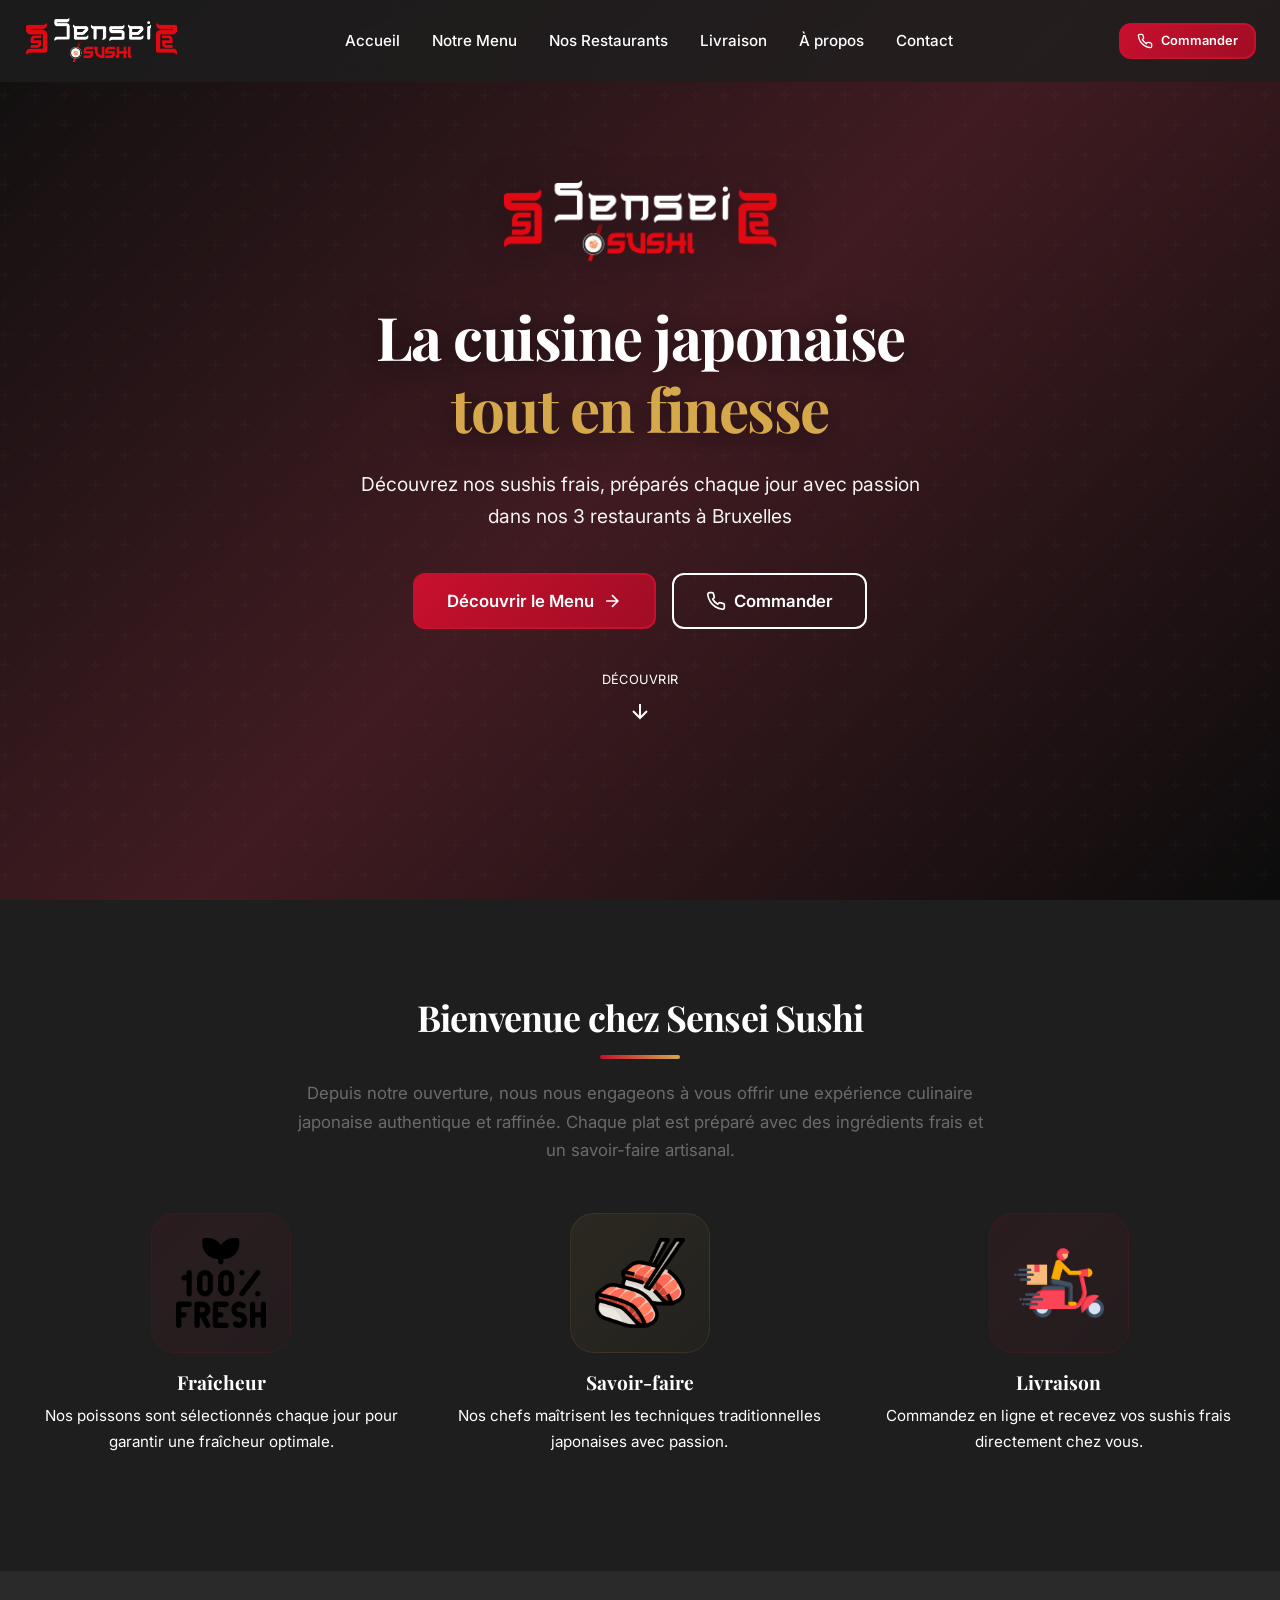
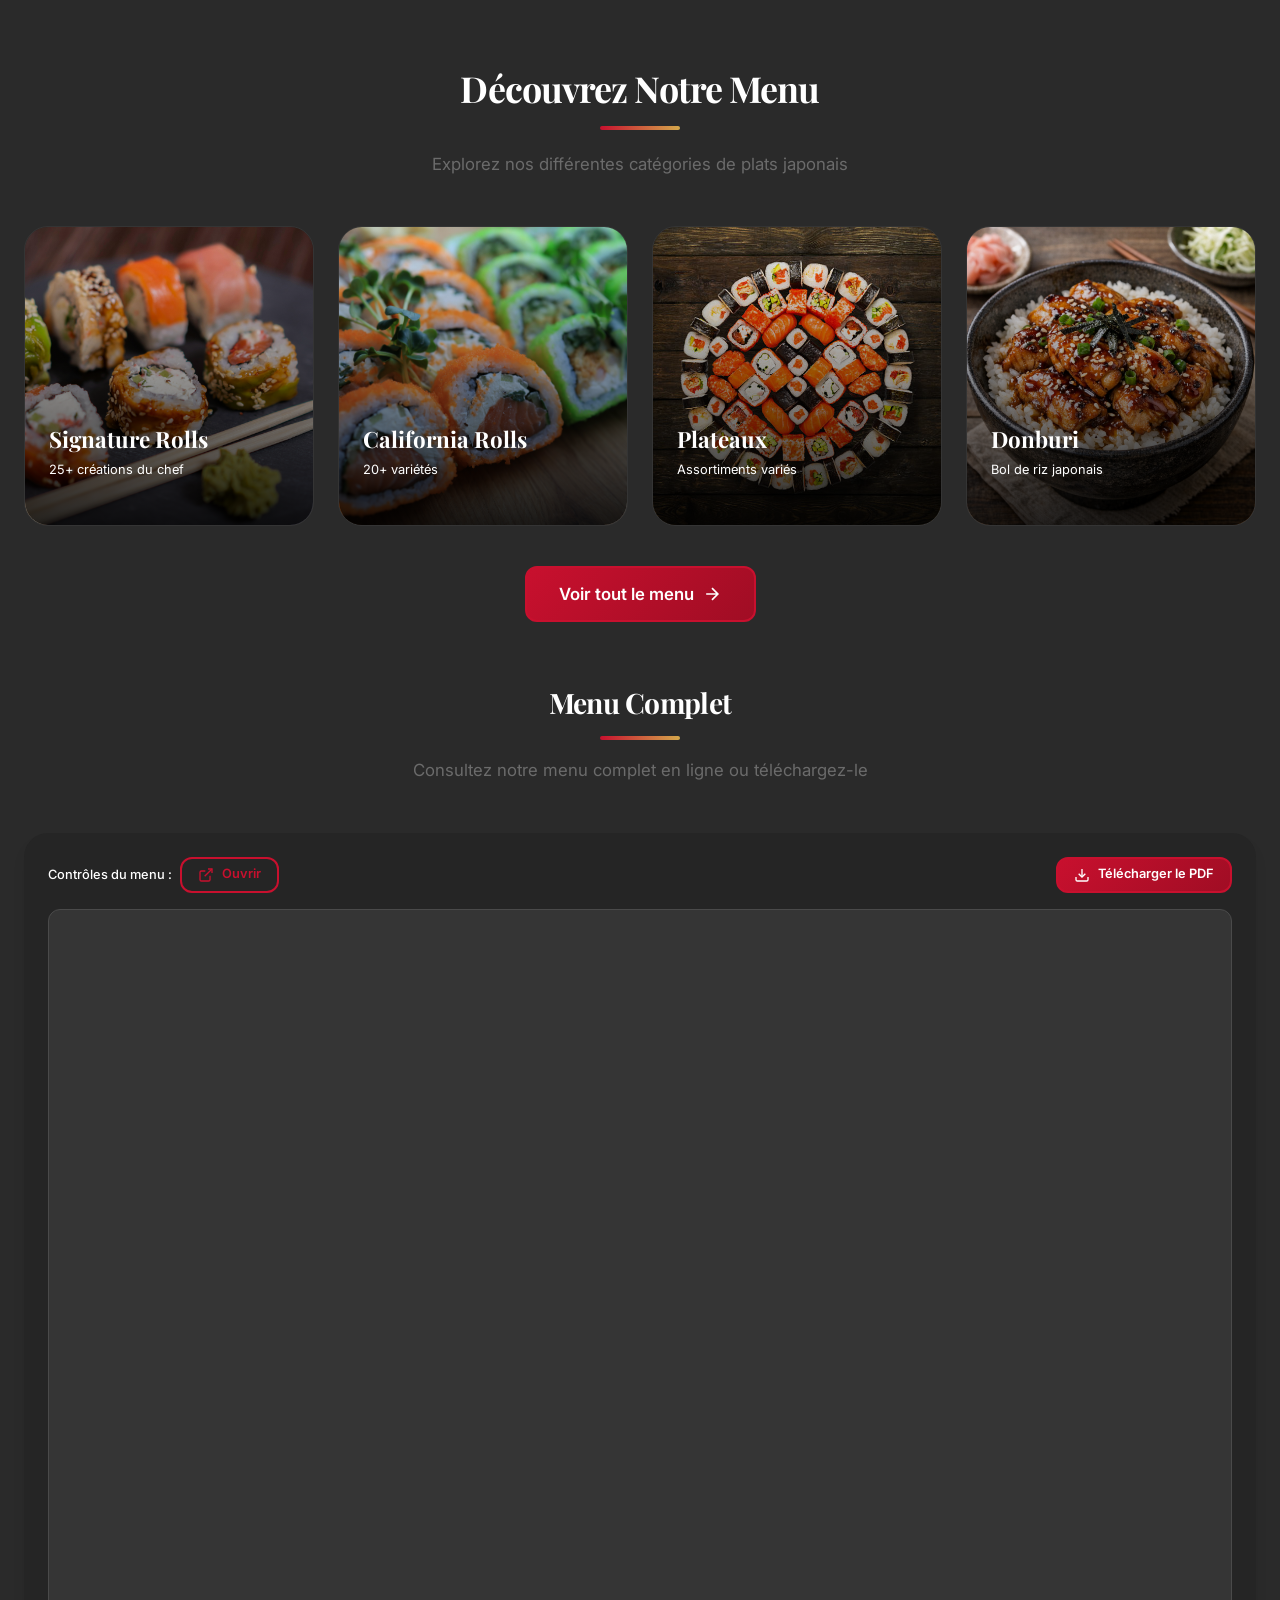
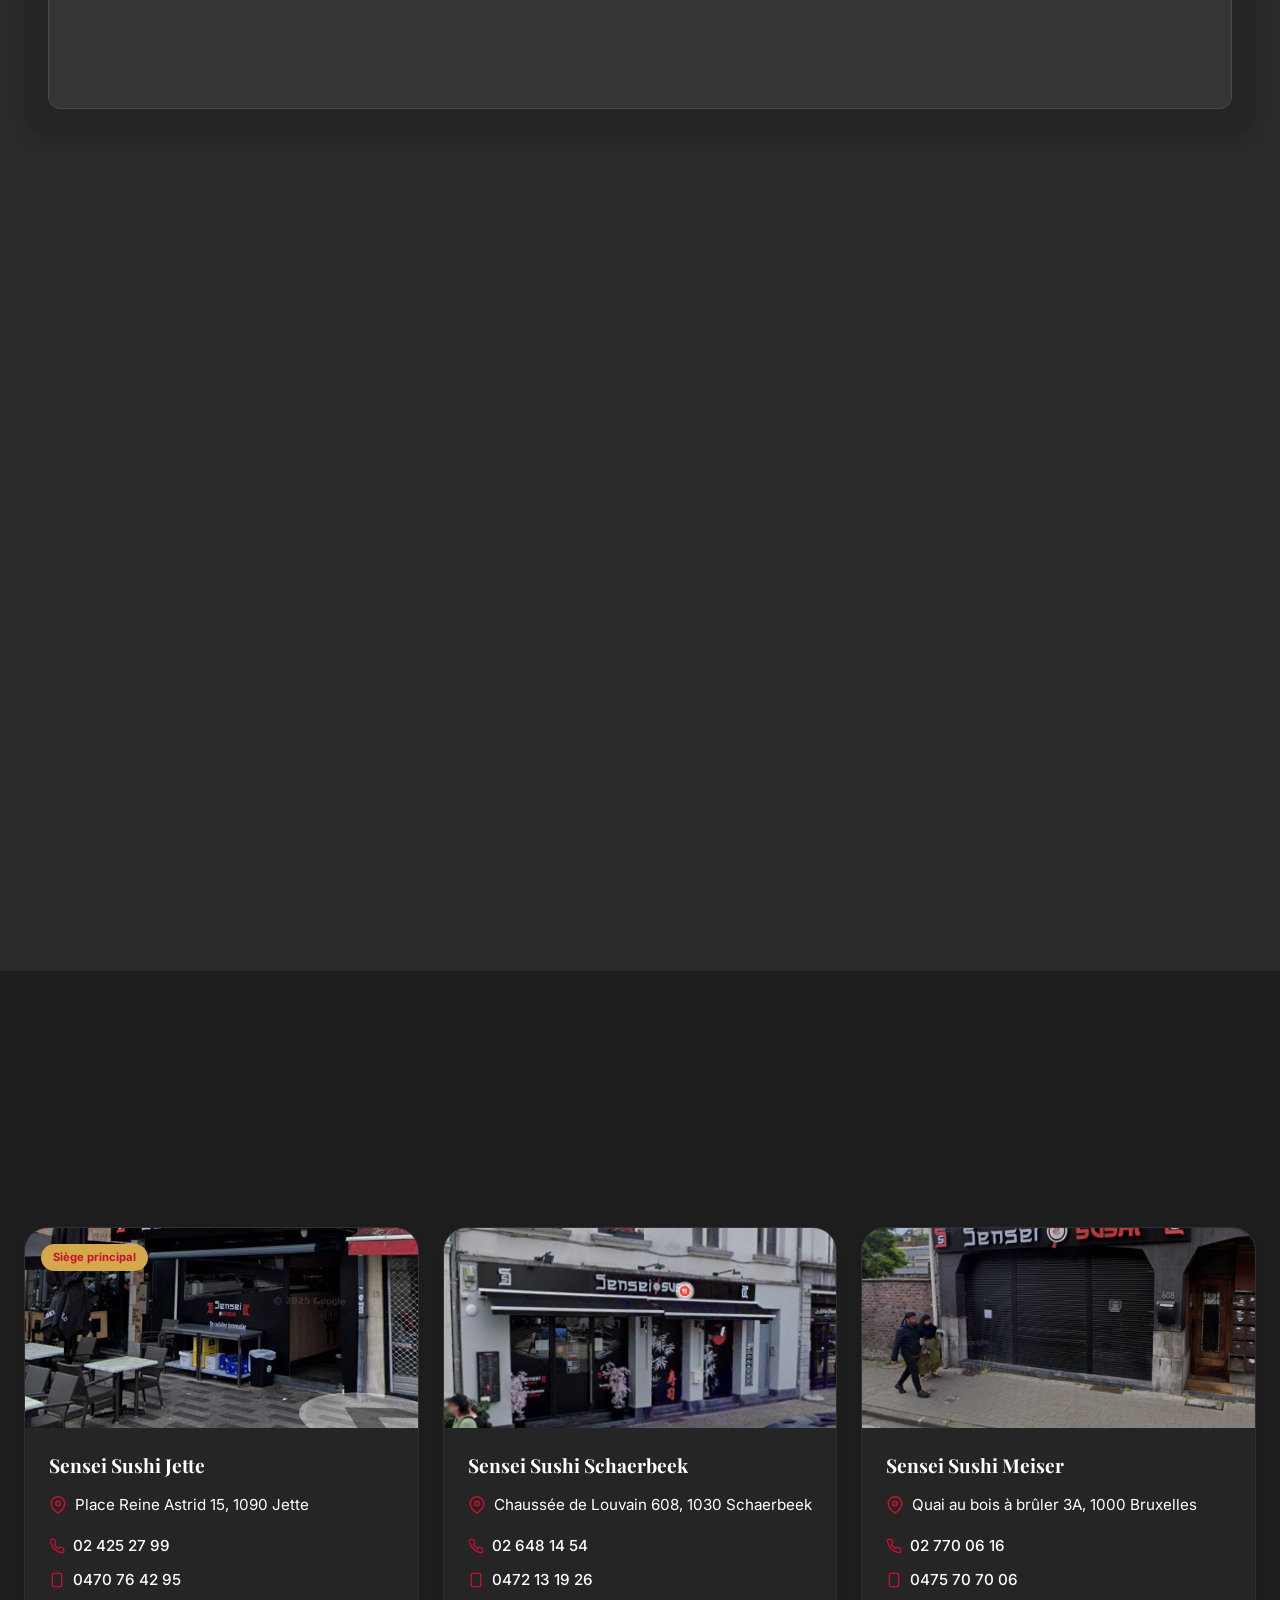
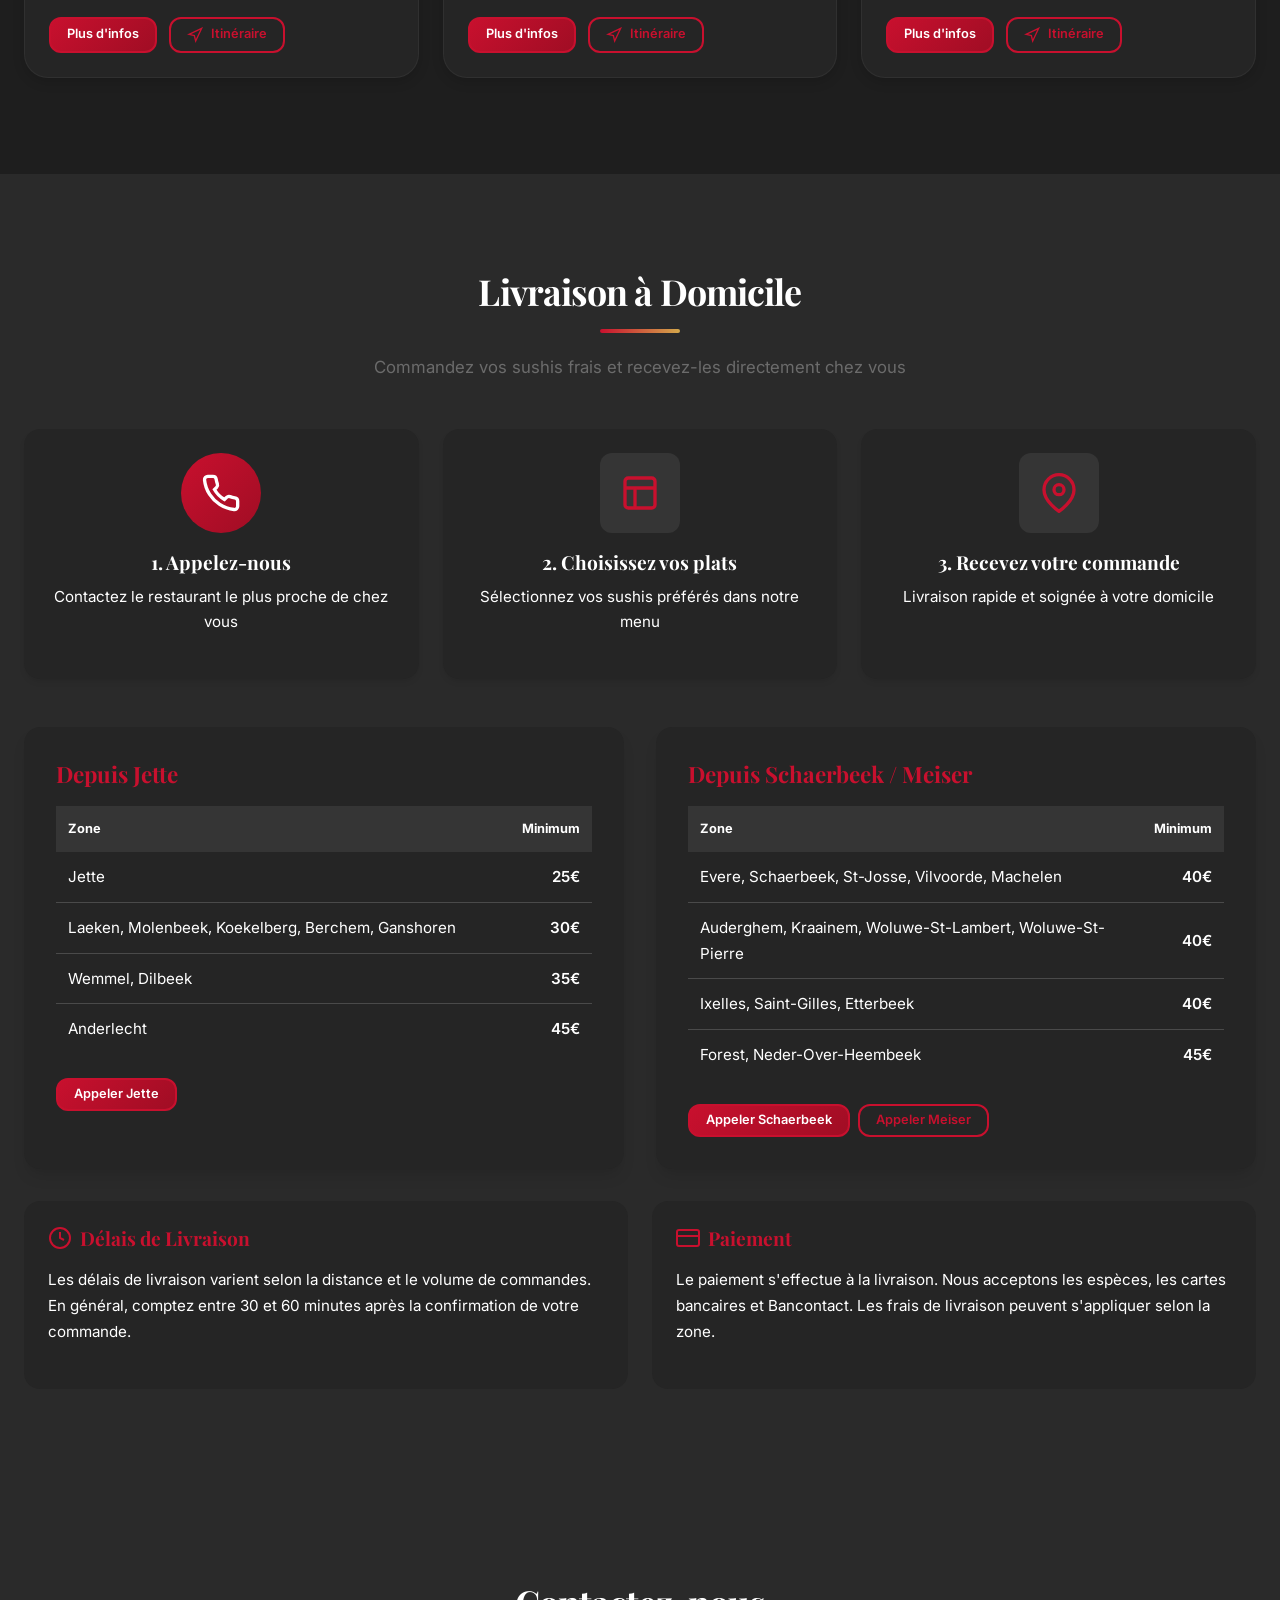
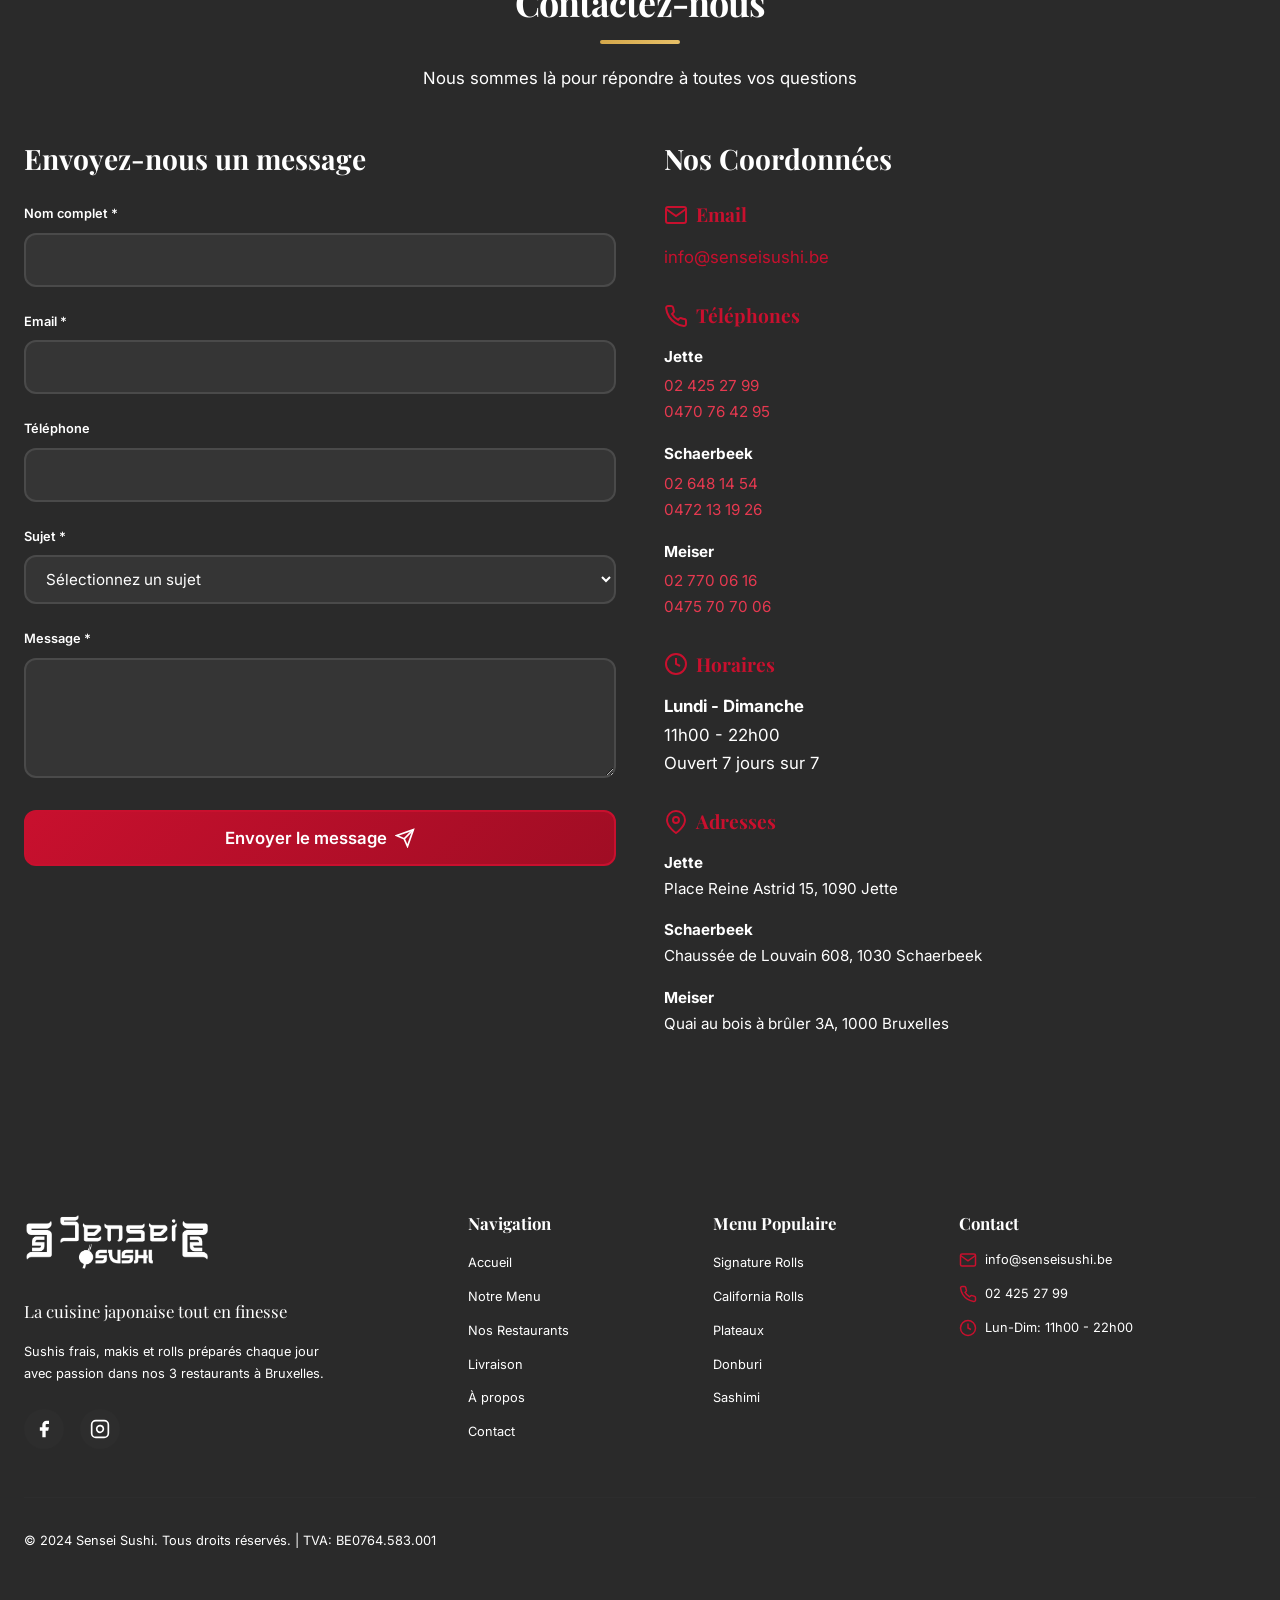
==== commit 5c37193d: "Design professionnel optimisÃ© SEO/UI/UX : Header avec blur, Hero amÃ©liorÃ©, Menu PDF intÃ©grÃ©, Se" ====
--- a/fr/index.html
+++ b/fr/index.html
@@ -61,6 +61,7 @@
   <link rel="stylesheet" href="/assets/css/hero.css">
   <link rel="stylesheet" href="/assets/css/forms.css">
   <link rel="stylesheet" href="/assets/css/animations.css">
+  <link rel="stylesheet" href="/assets/css/menu-pdf.css">
   <link rel="stylesheet" href="/assets/css/responsive.css">
   <link rel="stylesheet" href="/assets/css/utilities.css">
   
@@ -79,6 +80,11 @@
     "description": "Restaurant japonais à Bruxelles spécialisé dans les sushis frais, makis, california rolls et signature rolls. 3 adresses : Jette, Schaerbeek et Miroir Meiser.",
     "servesCuisine": ["Japanese", "Sushi", "Asian"],
     "priceRange": "€€",
+    "aggregateRating": {
+      "@type": "AggregateRating",
+      "ratingValue": "4.8",
+      "reviewCount": "150"
+    },
     "openingHoursSpecification": [
       {
         "@type": "OpeningHoursSpecification",
@@ -95,8 +101,26 @@
         "postalCode": "1090",
         "addressRegion": "Bruxelles",
         "addressCountry": "BE"
+      },
+      {
+        "@type": "PostalAddress",
+        "streetAddress": "Chaussée de Louvain 608",
+        "addressLocality": "Schaerbeek",
+        "postalCode": "1030",
+        "addressRegion": "Bruxelles",
+        "addressCountry": "BE"
+      },
+      {
+        "@type": "PostalAddress",
+        "streetAddress": "Quai au bois à brûler 3A",
+        "addressLocality": "Bruxelles",
+        "postalCode": "1000",
+        "addressRegion": "Bruxelles",
+        "addressCountry": "BE"
       }
-    ]
+    ],
+    "hasMenu": "https://senseisushi.be/menu/sensei-sushi-menu.pdf",
+    "acceptsReservations": "True"
   }
   </script>
 </head>
@@ -331,6 +355,58 @@
             <path d="M5 12h14M12 5l7 7-7 7"/>
           </svg>
         </a>
+      </div>
+      
+      <!-- MENU PDF INTÉGRÉ -->
+      <div style="margin-top: var(--spacing-16);" data-animate="fade-up" data-delay="400">
+        <div class="section-header">
+          <h2 class="section-title" style="font-size: var(--text-3xl); margin-bottom: var(--spacing-4);">Menu Complet</h2>
+          <p class="section-subtitle" style="margin-bottom: var(--spacing-6);">Consultez notre menu complet en ligne ou téléchargez-le</p>
+        </div>
+        
+        <div class="menu-pdf-container" style="background: var(--color-bg-card); border-radius: var(--rounded-2xl); padding: var(--spacing-6); box-shadow: var(--shadow-lg);">
+          <div class="menu-pdf-controls" style="display: flex; justify-content: space-between; align-items: center; margin-bottom: var(--spacing-4); flex-wrap: wrap; gap: var(--spacing-3);">
+            <div style="display: flex; gap: var(--spacing-2); align-items: center;">
+              <span style="color: var(--color-white); font-size: var(--text-sm); font-weight: var(--font-medium);">Contrôles du menu :</span>
+              <a href="https://senseisushi.be/menu/sensei-sushi-menu.pdf" target="_blank" rel="noopener" class="btn btn--outline btn--sm" title="Ouvrir dans un nouvel onglet">
+                <svg width="16" height="16" viewBox="0 0 24 24" fill="none" stroke="currentColor" stroke-width="2">
+                  <path d="M18 13v6a2 2 0 0 1-2 2H5a2 2 0 0 1-2-2V8a2 2 0 0 1 2-2h6"/>
+                  <polyline points="15 3 21 3 21 9"/>
+                  <line x1="10" y1="14" x2="21" y2="3"/>
+                </svg>
+                Ouvrir
+              </a>
+            </div>
+            <a href="https://senseisushi.be/menu/sensei-sushi-menu.pdf" download="Sensei-Sushi-Menu.pdf" class="btn btn--primary btn--sm">
+              <svg width="16" height="16" viewBox="0 0 24 24" fill="none" stroke="currentColor" stroke-width="2">
+                <path d="M21 15v4a2 2 0 0 1-2 2H5a2 2 0 0 1-2-2v-4"/>
+                <polyline points="7 10 12 15 17 10"/>
+                <line x1="12" y1="15" x2="12" y2="3"/>
+              </svg>
+              Télécharger le PDF
+            </a>
+          </div>
+          
+          <div class="menu-pdf-wrapper" style="position: relative; width: 100%; height: 800px; border-radius: var(--rounded-lg); overflow: hidden; background: var(--color-bg-tertiary); border: 1px solid var(--color-gray-300);">
+            <iframe 
+              id="menu-pdf-viewer"
+              src="https://senseisushi.be/menu/sensei-sushi-menu.pdf#toolbar=1&navpanes=0&scrollbar=1&zoom=page-width"
+              style="width: 100%; height: 100%; border: none;"
+              title="Menu Sensei Sushi - Consultez notre menu complet de sushis, makis, rolls et plats japonais"
+              loading="lazy"
+              allow="fullscreen"
+            ></iframe>
+            <div class="menu-pdf-loading" style="position: absolute; inset: 0; display: flex; align-items: center; justify-content: center; background: var(--color-bg-tertiary); color: var(--color-white); z-index: 1;">
+              <div style="text-align: center;">
+                <svg width="48" height="48" viewBox="0 0 24 24" fill="none" stroke="currentColor" stroke-width="2" style="animation: spin 1s linear infinite; margin-bottom: var(--spacing-4);">
+                  <circle cx="12" cy="12" r="10" opacity="0.25"/>
+                  <path d="M12 2a10 10 0 0 1 10 10" stroke-linecap="round"/>
+                </svg>
+                <p style="color: var(--color-white);">Chargement du menu...</p>
+              </div>
+            </div>
+          </div>
+        </div>
       </div>
     </div>
   </section>
@@ -938,6 +1014,21 @@
   <!-- JavaScript -->
   <script src="/assets/js/main.js"></script>
   <script src="/assets/js/form-validation.js"></script>
+  <script>
+    // Masquer le loader du PDF une fois chargé
+    document.addEventListener('DOMContentLoaded', function() {
+      const pdfViewer = document.getElementById('menu-pdf-viewer');
+      const pdfLoading = document.querySelector('.menu-pdf-loading');
+      
+      if (pdfViewer && pdfLoading) {
+        pdfViewer.addEventListener('load', function() {
+          setTimeout(function() {
+            pdfLoading.classList.add('hidden');
+          }, 500);
+        });
+      }
+    });
+  </script>
 </body>
 </html>
 
--- a/assets/css/base.css
+++ b/assets/css/base.css
@@ -23,20 +23,23 @@
 }
 
 h1 {
-  font-size: var(--text-6xl);
+  font-size: var(--text-5xl);
   letter-spacing: var(--tracking-tight);
   font-weight: var(--font-bold);
+  line-height: var(--leading-tight);
 }
 
 h2 {
-  font-size: var(--text-5xl);
+  font-size: var(--text-4xl);
   letter-spacing: var(--tracking-tight);
   font-weight: var(--font-bold);
+  line-height: var(--leading-tight);
 }
 
 h3 {
-  font-size: var(--text-3xl);
+  font-size: var(--text-2xl);
   font-weight: var(--font-bold);
+  line-height: var(--leading-snug);
 }
 
 h4 {
@@ -52,8 +55,10 @@
 }
 
 p {
-  margin-bottom: var(--spacing-6);
+  margin-bottom: var(--spacing-5);
   max-width: 70ch;
+  color: var(--color-gray-300);
+  line-height: var(--leading-relaxed);
 }
 
 a {
--- a/assets/css/layout.css
+++ b/assets/css/layout.css
@@ -20,7 +20,8 @@
 
 /* Sections */
 .section {
-  padding: var(--spacing-16) 0;
+  padding: var(--spacing-20) 0;
+  position: relative;
 }
 
 .section--sm {
@@ -58,7 +59,8 @@
 .section-header {
   text-align: center;
   max-width: 900px;
-  margin: 0 auto var(--spacing-10);
+  margin: 0 auto var(--spacing-12);
+  padding: 0 var(--spacing-4);
 }
 
 .section-header--left {
@@ -67,11 +69,12 @@
 }
 
 .section-title {
-  font-size: var(--text-5xl);
-  margin-bottom: var(--spacing-6);
+  font-size: var(--text-4xl);
+  margin-bottom: var(--spacing-5);
   position: relative;
   font-weight: var(--font-bold);
   letter-spacing: var(--tracking-tight);
+  line-height: var(--leading-tight);
 }
 
 .section-title::after {
@@ -93,10 +96,12 @@
 }
 
 .section-subtitle {
-  font-size: var(--text-xl);
-  color: var(--color-white);
+  font-size: var(--text-lg);
+  color: var(--color-gray-400);
   line-height: var(--leading-relaxed);
   font-weight: var(--font-normal);
+  max-width: 700px;
+  margin: 0 auto;
 }
 
 .section--dark .section-subtitle {
--- a/assets/css/cards.css
+++ b/assets/css/cards.css
@@ -8,15 +8,18 @@
   background-color: var(--color-bg-card);
   border-radius: var(--rounded-xl);
   overflow: hidden;
-  box-shadow: var(--shadow-card);
+  box-shadow: 0 4px 12px rgba(0, 0, 0, 0.15);
   transition: all var(--transition-normal);
-  border: 1px solid transparent;
+  border: 1px solid rgba(255, 255, 255, 0.05);
+  height: 100%;
+  display: flex;
+  flex-direction: column;
 }
 
 .menu-card:hover {
-  transform: translateY(-12px);
-  box-shadow: 0 20px 40px rgba(0, 0, 0, 0.3), 0 0 0 1px rgba(200, 16, 46, 0.2);
-  border-color: rgba(200, 16, 46, 0.3);
+  transform: translateY(-8px);
+  box-shadow: 0 12px 32px rgba(0, 0, 0, 0.25), 0 0 0 1px rgba(200, 16, 46, 0.15);
+  border-color: rgba(200, 16, 46, 0.25);
 }
 
 /* Image */
@@ -35,7 +38,7 @@
 }
 
 .menu-card:hover .menu-card__image {
-  transform: scale(1.15);
+  transform: scale(1.1);
 }
 
 /* Badges */
@@ -112,16 +115,16 @@
   display: block;
   border-radius: var(--rounded-2xl);
   overflow: hidden;
-  height: 280px;
+  height: 300px;
   text-decoration: none;
   transition: all var(--transition-normal);
-  border: 2px solid transparent;
+  border: 1px solid rgba(255, 255, 255, 0.05);
 }
 
 .category-card:hover {
-  transform: translateY(-8px);
-  box-shadow: 0 20px 40px rgba(0, 0, 0, 0.4), 0 0 0 2px rgba(200, 16, 46, 0.3);
-  border-color: rgba(200, 16, 46, 0.4);
+  transform: translateY(-6px);
+  box-shadow: 0 16px 32px rgba(0, 0, 0, 0.3);
+  border-color: rgba(200, 16, 46, 0.3);
 }
 
 .category-card__image-wrapper {
@@ -137,7 +140,7 @@
 }
 
 .category-card:hover .category-card__image {
-  transform: scale(1.2);
+  transform: scale(1.1);
 }
 
 .category-card__overlay {
@@ -210,15 +213,18 @@
   background-color: var(--color-bg-card);
   border-radius: var(--rounded-2xl);
   overflow: hidden;
-  box-shadow: var(--shadow-card);
+  box-shadow: 0 4px 12px rgba(0, 0, 0, 0.15);
   transition: all var(--transition-normal);
-  border: 1px solid transparent;
+  border: 1px solid rgba(255, 255, 255, 0.05);
+  height: 100%;
+  display: flex;
+  flex-direction: column;
 }
 
 .restaurant-card:hover {
-  transform: translateY(-12px);
-  box-shadow: 0 20px 40px rgba(0, 0, 0, 0.3), 0 0 0 1px rgba(212, 168, 75, 0.2);
-  border-color: rgba(212, 168, 75, 0.3);
+  transform: translateY(-8px);
+  box-shadow: 0 12px 32px rgba(0, 0, 0, 0.25), 0 0 0 1px rgba(212, 168, 75, 0.15);
+  border-color: rgba(212, 168, 75, 0.25);
 }
 
 .restaurant-card__image-wrapper {
--- a/assets/css/header.css
+++ b/assets/css/header.css
@@ -8,13 +8,14 @@
   left: 0;
   right: 0;
   z-index: var(--z-fixed);
-  background-color: transparent;
+  background-color: rgba(30, 30, 30, 0.8);
+  backdrop-filter: blur(10px);
   transition: all var(--transition-normal);
 }
 
 .header--scrolled {
-  background-color: var(--color-bg-secondary);
-  box-shadow: var(--shadow-md);
+  background-color: rgba(30, 30, 30, 0.95);
+  box-shadow: 0 4px 20px rgba(0, 0, 0, 0.3);
 }
 
 .header--scrolled .nav__logo img {
--- a/assets/css/hero.css
+++ b/assets/css/hero.css
@@ -40,9 +40,9 @@
   inset: 0;
   background: linear-gradient(
     135deg,
-    rgba(0, 0, 0, 0.6) 0%,
-    rgba(200, 16, 46, 0.3) 50%,
-    rgba(0, 0, 0, 0.7) 100%
+    rgba(0, 0, 0, 0.5) 0%,
+    rgba(200, 16, 46, 0.2) 50%,
+    rgba(0, 0, 0, 0.6) 100%
   );
 }
 
@@ -73,10 +73,10 @@
 }
 
 .hero__title {
-  font-size: var(--text-7xl);
+  font-size: var(--text-6xl);
   font-weight: var(--font-bold);
   line-height: var(--leading-tight);
-  margin-bottom: var(--spacing-8);
+  margin-bottom: var(--spacing-6);
   color: var(--color-white);
   text-shadow: 0 4px 30px rgba(0, 0, 0, 0.6);
   letter-spacing: var(--tracking-tight);
@@ -88,14 +88,15 @@
 }
 
 .hero__subtitle {
-  font-size: var(--text-2xl);
+  font-size: var(--text-xl);
   line-height: var(--leading-relaxed);
-  margin-bottom: var(--spacing-12);
+  margin-bottom: var(--spacing-10);
   color: var(--color-white);
-  max-width: 800px;
+  max-width: 700px;
   margin-left: auto;
   margin-right: auto;
   font-weight: var(--font-normal);
+  opacity: 0.95;
 }
 
 .hero__buttons {
--- a/assets/css/animations.css
+++ b/assets/css/animations.css
@@ -87,6 +87,15 @@
   }
   100% {
     background-position: 200% 0;
+  }
+}
+
+@keyframes spin {
+  from {
+    transform: rotate(0deg);
+  }
+  to {
+    transform: rotate(360deg);
   }
 }
 
--- a/assets/css/menu-pdf.css
+++ b/assets/css/menu-pdf.css
@@ -0,0 +1,60 @@
+/* ========================================
+   MENU PDF VIEWER - SENSEI SUSHI
+   ======================================== */
+
+.menu-pdf-container {
+  position: relative;
+}
+
+.menu-pdf-wrapper {
+  position: relative;
+  min-height: 600px;
+}
+
+.menu-pdf-wrapper iframe {
+  transition: opacity var(--transition-normal);
+}
+
+.menu-pdf-wrapper iframe[src] {
+  opacity: 1;
+}
+
+.menu-pdf-loading {
+  transition: opacity var(--transition-normal);
+  z-index: 1;
+}
+
+.menu-pdf-loading.hidden {
+  opacity: 0;
+  pointer-events: none;
+}
+
+.menu-pdf-controls {
+  display: flex;
+  justify-content: space-between;
+  align-items: center;
+  flex-wrap: wrap;
+  gap: var(--spacing-3);
+}
+
+/* Responsive */
+@media (max-width: 768px) {
+  .menu-pdf-wrapper {
+    height: 600px;
+  }
+  
+  .menu-pdf-controls {
+    flex-direction: column;
+    align-items: stretch;
+  }
+  
+  .menu-pdf-controls > div {
+    display: flex;
+    justify-content: center;
+  }
+  
+  .menu-pdf-controls .btn {
+    flex: 1;
+  }
+}
+
--- a/assets/css/responsive.css
+++ b/assets/css/responsive.css
@@ -20,14 +20,25 @@
   
   .section-title {
     font-size: var(--text-3xl);
+    margin-bottom: var(--spacing-4);
+  }
+  
+  .section-subtitle {
+    font-size: var(--text-base);
   }
   
   .hero__title {
     font-size: var(--text-4xl);
+    margin-bottom: var(--spacing-5);
   }
   
   .hero__subtitle {
     font-size: var(--text-lg);
+    margin-bottom: var(--spacing-8);
+  }
+  
+  .section-header {
+    margin-bottom: var(--spacing-8);
   }
 }
 
@@ -39,6 +50,16 @@
     --transition-fast: 100ms cubic-bezier(0.4, 0, 0.2, 1);
     --transition-normal: 200ms cubic-bezier(0.4, 0, 0.2, 1);
     --transition-slow: 300ms cubic-bezier(0.4, 0, 0.2, 1);
+  }
+  
+  .menu-card,
+  .restaurant-card,
+  .category-card {
+    margin-bottom: var(--spacing-4);
+  }
+  
+  .grid {
+    gap: var(--spacing-4);
   }
 }
 
